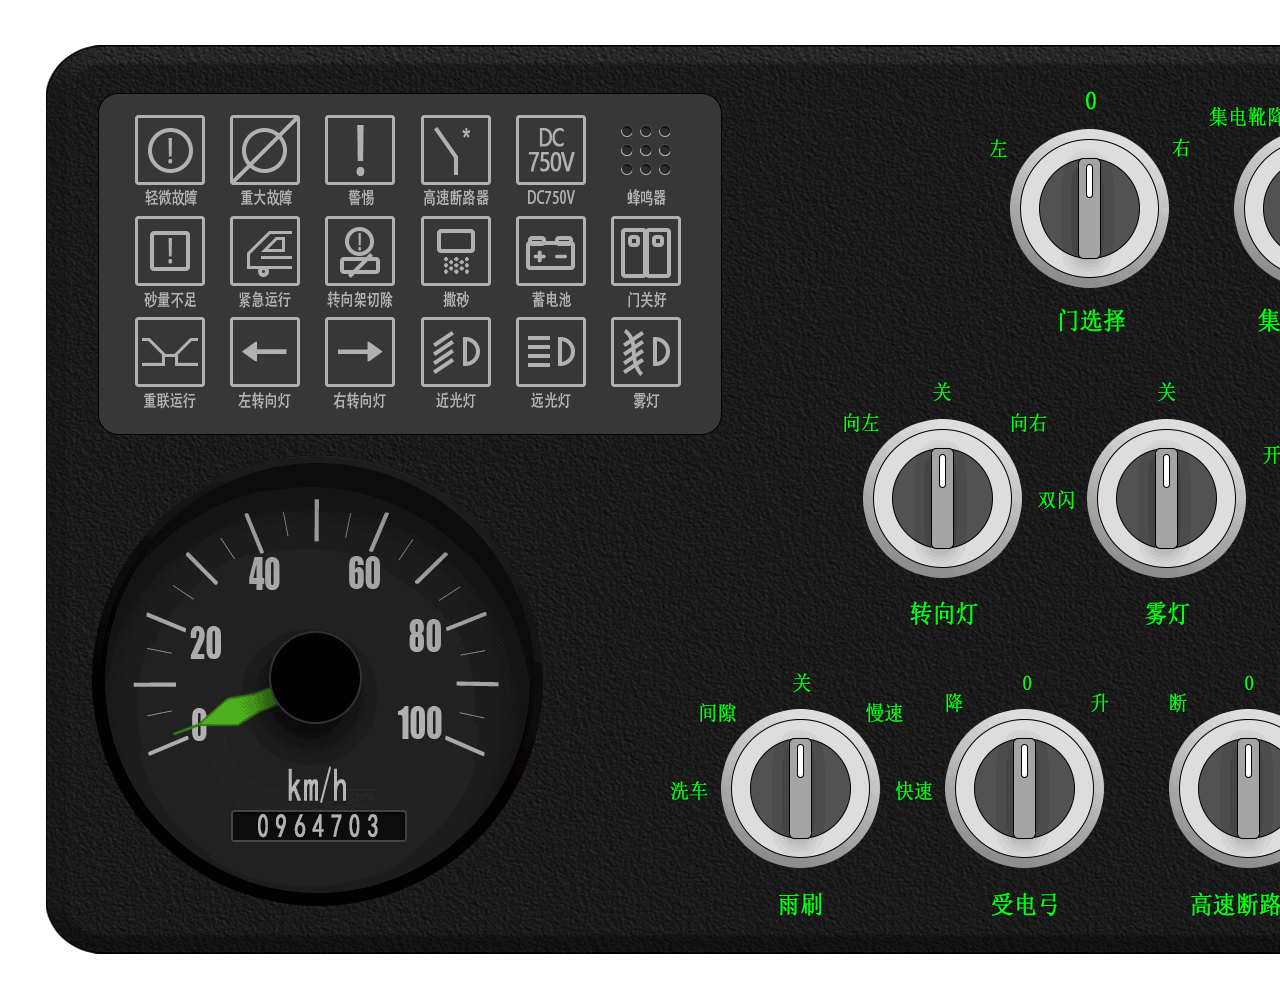
==== page_1.html @ b87dda78 "2022221" ====
﻿<!DOCTYPE html>
<html>
  <head>
    <title>Page 1</title>
    <meta http-equiv="X-UA-Compatible" content="IE=edge"/>
    <meta http-equiv="content-type" content="text/html; charset=utf-8"/>
    <link href="resources/css/axure_rp_page.css" type="text/css" rel="stylesheet"/>
    <link href="data/styles.css" type="text/css" rel="stylesheet"/>
    <link href="files/page_1/styles.css" type="text/css" rel="stylesheet"/>
    <script src="resources/scripts/jquery-3.2.1.min.js"></script>
    <script src="resources/scripts/axure/axQuery.js"></script>
    <script src="resources/scripts/axure/globals.js"></script>
    <script src="resources/scripts/axutils.js"></script>
    <script src="resources/scripts/axure/annotation.js"></script>
    <script src="resources/scripts/axure/axQuery.std.js"></script>
    <script src="resources/scripts/axure/doc.js"></script>
    <script src="resources/scripts/messagecenter.js"></script>
    <script src="resources/scripts/axure/events.js"></script>
    <script src="resources/scripts/axure/recording.js"></script>
    <script src="resources/scripts/axure/action.js"></script>
    <script src="resources/scripts/axure/expr.js"></script>
    <script src="resources/scripts/axure/geometry.js"></script>
    <script src="resources/scripts/axure/flyout.js"></script>
    <script src="resources/scripts/axure/model.js"></script>
    <script src="resources/scripts/axure/repeater.js"></script>
    <script src="resources/scripts/axure/sto.js"></script>
    <script src="resources/scripts/axure/utils.temp.js"></script>
    <script src="resources/scripts/axure/variables.js"></script>
    <script src="resources/scripts/axure/drag.js"></script>
    <script src="resources/scripts/axure/move.js"></script>
    <script src="resources/scripts/axure/visibility.js"></script>
    <script src="resources/scripts/axure/style.js"></script>
    <script src="resources/scripts/axure/adaptive.js"></script>
    <script src="resources/scripts/axure/tree.js"></script>
    <script src="resources/scripts/axure/init.temp.js"></script>
    <script src="resources/scripts/axure/legacy.js"></script>
    <script src="resources/scripts/axure/viewer.js"></script>
    <script src="resources/scripts/axure/math.js"></script>
    <script src="resources/scripts/axure/jquery.nicescroll.min.js"></script>
    <script src="data/document.js"></script>
    <script src="files/page_1/data.js"></script>
    <script type="text/javascript">
      $axure.utils.getTransparentGifPath = function() { return 'resources/images/transparent.gif'; };
      $axure.utils.getOtherPath = function() { return 'resources/Other.html'; };
      $axure.utils.getReloadPath = function() { return 'resources/reload.html'; };
    </script>
  </head>
  <body>
    <div id="base" class="">

      <!-- Unnamed (Image) -->
      <div id="u0" class="ax_default image">
        <img id="u0_img" class="img " src="images/page_1/u0.png"/>
        <div id="u0_text" class="text " style="display:none; visibility: hidden">
          <p></p>
        </div>
      </div>

      <!-- Unnamed (Image) -->
      <div id="u1" class="ax_default image">
        <img id="u1_img" class="img " src="images/page_1/u1.png"/>
        <div id="u1_text" class="text " style="display:none; visibility: hidden">
          <p></p>
        </div>
      </div>

      <!-- Unnamed (Image) -->
      <div id="u2" class="ax_default image">
        <img id="u2_img" class="img " src="images/page_1/u2.png"/>
        <div id="u2_text" class="text " style="display:none; visibility: hidden">
          <p></p>
        </div>
      </div>

      <!-- Unnamed (Image) -->
      <div id="u3" class="ax_default image">
        <img id="u3_img" class="img " src="images/page_1/u3.png"/>
        <div id="u3_text" class="text " style="display:none; visibility: hidden">
          <p></p>
        </div>
      </div>

      <!-- Unnamed (Image) -->
      <div id="u4" class="ax_default image">
        <img id="u4_img" class="img " src="images/page_1/u4.png"/>
        <div id="u4_text" class="text " style="display:none; visibility: hidden">
          <p></p>
        </div>
      </div>

      <!-- Unnamed (Image) -->
      <div id="u5" class="ax_default image">
        <img id="u5_img" class="img " src="images/page_1/u4.png"/>
        <div id="u5_text" class="text " style="display:none; visibility: hidden">
          <p></p>
        </div>
      </div>
    </div>
    <script src="resources/scripts/axure/ios.js"></script>
  </body>
</html>
---- resources/css/axure_rp_page.css ----
﻿/* so the window resize fires within a frame in IE7 */
html, body {
    height: 100%;
}

#zoomOverlay {
    position: fixed;
    top: 0;
    left: 0;
    width: 100%;
    height: 100%;
}

#dragOverlay {
    position: fixed;
    top: 0;
    left: 0;
    width: 100%;
    height: 100%;
    cursor: grab;
}

#dragOverlay.dragging__start {
    cursor: grabbing;
}

html.hideScroll::-webkit-scrollbar {
    display: none;
}

html.hideScroll {
    -ms-overflow-style: none;
    scrollbar-width: none;
}

.mobileFrameCursor div * {
    cursor: inherit !important;
}

a {
    color: inherit;
}

p {
    margin: 0px;
    text-rendering: optimizeLegibility;
    font-feature-settings: "kern" 1;
    -webkit-font-feature-settings: "kern";
    -moz-font-feature-settings: "kern";
    -moz-font-feature-settings: "kern=1";
    font-kerning: normal;
}

ul {
    margin:0px;
}

iframe {
    background: #FFFFFF;
}

/* to match IE with C, FF */
input {
    padding: 1px 0px 1px 0px;
    box-sizing: border-box;
    -moz-box-sizing: border-box;
}

input[type=text]::-ms-clear {
    width: 0;
    height: 0;
    display: none;
}

textarea {
    margin: 0px;
    box-sizing: border-box;
    -moz-box-sizing: border-box;
}

select option {
    color: initial;
}

.focused:focus, .selectedFocused:focus {
    outline: none;
}

div.intcases {
    font-family: arial; 
    font-size: 12px;
    text-align:left; 
    border:1px solid #AAA; 
    background:#FFF none repeat scroll 0% 0%; 
    z-index:9999; 
    visibility:hidden; 
    position:absolute;
    padding: 0px;
    border-radius: 3px;
    white-space: nowrap;
}

div.intcaselink {
    cursor: pointer;
    padding: 3px 8px 3px 8px;
    margin: 5px;
    background:#EEE none repeat scroll 0% 0%; 
    border:1px solid #AAA;
    border-radius: 3px;
}

div.refpageimage {
    position: absolute;
    left: 0px;
    top: 0px;
    font-size: 0px;
    width: 16px;
    height: 16px;
    cursor: pointer;
    background-image: url(images/newwindow.gif);
    background-repeat: no-repeat;
}

div.annnoteimage {
    position: absolute;
    left: 0px;
    top: 0px;
    font-size: 0px;
    /*width: 16px;
    height: 12px;*/
    cursor: help;
    /*background-image: url(images/note.gif);*/
    /*background-repeat: no-repeat;*/
    width: 13px;
    height: 12px;
    padding-top: 1px;
    text-align: center;
    background-color: #138CDD;
    -moz-box-shadow: 1px 1px 3px #aaa;
    -webkit-box-shadow: 1px 1px 3px #aaa;
    box-shadow: 1px 1px 3px #aaa;
}

div.annnoteline {
    display: inline-block;
    width: 9px;
    height: 1px;
    border-bottom: 1px solid white;
    margin-top: 1px;
}

div.annnotelabel {
    /*position: absolute;
    left: 0px;
    top: 0px;*/
    font-family: Helvetica,Arial;
    white-space: nowrap;
    
    padding-top: 1px;
    background-color: #fff849;
    font-size: 10px;
    font-weight: bold;
    line-height: 14px;
    margin-right: 3px;
    padding: 0px 4px;
    color: #000;

    -moz-box-shadow: 1px 1px 3px #aaa;
    -webkit-box-shadow: 1px 1px 3px #aaa;
    box-shadow: 1px 1px 3px #aaa;
}

div.annnote {
    display: flex;
    position: absolute;
    cursor: help;
    line-height: 14px;
}

.annotation {
    font-size: 12px;
    padding-left: 2px;
    margin-bottom: 5px;
}

.annotationName {
    /*font-size: 13px;
    font-weight: bold;
    margin-bottom: 3px;
    white-space: nowrap;*/

    font-family: 'Trebuchet MS';
    font-size: 14px;
    font-weight: bold;
    margin-bottom: 5px;
    white-space: nowrap;
}

.annotationValue {
    font-family: Arial, Helvetica, Sans-Serif;
    font-size: 12px;
    color: #4a4a4a;
    line-height: 21px;
    margin-bottom: 20px;
}

.noteLink {
    text-decoration: inherit;
    color: inherit;
}

.noteLink:hover {
    background-color: white;
}

/* this is a fix for the issue where dialogs jump around and takes the text-align from the body */
.dialogFix {
    position:absolute;
    text-align:left;
    border: 1px solid #8f949a;
}


@keyframes pulsate {
  from {
    box-shadow: 0 0 10px #15d6ba;
  }
  to {
    box-shadow: 0 0 20px #15d6ba;
  }
}

@-webkit-keyframes pulsate {
  from {
    -webkit-box-shadow: 0 0 10px #15d6ba;
    box-shadow: 0 0 10px #15d6ba;
  }
  to {
    -webkit-box-shadow: 0 0 20px #15d6ba;
    box-shadow: 0 0 20px #15d6ba;
  }
}
 
@-moz-keyframes pulsate {
  from {
    -moz-box-shadow: 0 0 10px #15d6ba;
    box-shadow: 0 0 10px #15d6ba;
  }
  to {
    -moz-box-shadow: 0 0 20px #15d6ba;
    box-shadow: 0 0 20px #15d6ba;
  }
}

.legacyPulsateBorder {
    /*border: 5px solid #15d6ba;
    margin: -5px;*/
    -moz-box-shadow: 0 0 10px 3px #15d6ba;
    box-shadow: 0 0 10px 3px #15d6ba;
}

.pulsateBorder {
  animation-name: pulsate;
  animation-timing-function: ease-in-out;
  animation-duration: 0.9s;
  animation-iteration-count: infinite;
  animation-direction: alternate;
  
  -webkit-animation-name: pulsate;
  -webkit-animation-timing-function: ease-in-out;
  -webkit-animation-duration: 0.9s;
  -webkit-animation-iteration-count: infinite;
  -webkit-animation-direction: alternate;

  -moz-animation-name: pulsate;
  -moz-animation-timing-function: ease-in-out;
  -moz-animation-duration: 0.9s;
  -moz-animation-iteration-count: infinite;
  -moz-animation-direction: alternate;
}

.ax_default_hidden, .ax_default_unplaced{
    display: none;
    visibility: hidden;
}

.widgetNoteSelected {
    -moz-box-shadow: 0 0 10px 3px #138CDD;
    box-shadow: 0 0 10px 3px #138CDD;
    /*-moz-box-shadow: 0 0 20px #3915d6;
    box-shadow: 0 0 20px #3915d6;*/
    /*border: 3px solid #3915d6;*/
    /*margin: -3px;*/
}


.singleImg {
    display: none;
    visibility: hidden;
}

#ios-safari {
    overflow: auto;
    -webkit-overflow-scrolling: touch;
}

#ios-safari-html {
    display: block;
    overflow: auto;
    -webkit-overflow-scrolling: touch;
    position: absolute;
    top: 0;
    left: 0;
    right: 0;
    bottom: 0;
}

#ios-safari-fixed {
    position: absolute;
    pointer-events: none;
    width: initial;
}

#ios-safari-fixed div {
    pointer-events: auto;
}
---- data/styles.css ----
﻿.ax_default {
  font-family:"Arial Normal", "Arial", sans-serif;
  font-weight:400;
  font-style:normal;
  font-size:13px;
  letter-spacing:normal;
  color:#333333;
  vertical-align:none;
  text-align:center;
  line-height:normal;
  text-transform:none;
}
.image {
}
.heading_1 {
  font-family:"Arial Normal", "Arial", sans-serif;
  font-weight:bold;
  font-style:normal;
  font-size:32px;
  text-align:left;
}
.heading_2 {
  font-family:"Arial Normal", "Arial", sans-serif;
  font-weight:bold;
  font-style:normal;
  font-size:24px;
  text-align:left;
}
.heading_3 {
  font-family:"Arial Normal", "Arial", sans-serif;
  font-weight:bold;
  font-style:normal;
  font-size:18px;
  text-align:left;
}
.heading_4 {
  font-family:"Arial Normal", "Arial", sans-serif;
  font-weight:bold;
  font-style:normal;
  font-size:14px;
  text-align:left;
}
.heading_5 {
  font-family:"Arial Normal", "Arial", sans-serif;
  font-weight:bold;
  font-style:normal;
  text-align:left;
}
.heading_6 {
  font-family:"Arial Normal", "Arial", sans-serif;
  font-weight:bold;
  font-style:normal;
  font-size:10px;
  text-align:left;
}
.paragraph {
  text-align:left;
}
.form_hint {
  color:#999999;
}
.form_disabled {
}
textarea, select, input, button { outline: none; }
---- files/page_1/styles.css ----
﻿body {
  margin:0px;
  background-image:none;
  position:relative;
  left:-0px;
  width:2650px;
  margin-left:auto;
  margin-right:auto;
  text-align:left;
}
.form_sketch {
  border-color:transparent;
  background-color:transparent;
}
#base {
  position:absolute;
  z-index:0;
}
#u0_img {
  border-width:0px;
  position:absolute;
  left:0px;
  top:0px;
  width:2650px;
  height:1000px;
}
#u0 {
  border-width:0px;
  position:absolute;
  left:0px;
  top:0px;
  width:2650px;
  height:1000px;
  display:flex;
}
#u0 .text {
  position:absolute;
  align-self:center;
  padding:2px 2px 2px 2px;
  box-sizing:border-box;
  width:100%;
}
#u0_text {
  border-width:0px;
  word-wrap:break-word;
  text-transform:none;
  visibility:hidden;
}
#u1_img {
  border-width:0px;
  position:absolute;
  left:0px;
  top:0px;
  width:2650px;
  height:1000px;
}
#u1 {
  border-width:0px;
  position:absolute;
  left:0px;
  top:0px;
  width:2650px;
  height:1000px;
  display:flex;
}
#u1 .text {
  position:absolute;
  align-self:center;
  padding:2px 2px 2px 2px;
  box-sizing:border-box;
  width:100%;
}
#u1_text {
  border-width:0px;
  word-wrap:break-word;
  text-transform:none;
  visibility:hidden;
}
#u2_img {
  border-width:0px;
  position:absolute;
  left:0px;
  top:0px;
  width:2650px;
  height:1000px;
}
#u2 {
  border-width:0px;
  position:absolute;
  left:0px;
  top:0px;
  width:2650px;
  height:1000px;
  display:flex;
}
#u2 .text {
  position:absolute;
  align-self:center;
  padding:2px 2px 2px 2px;
  box-sizing:border-box;
  width:100%;
}
#u2_text {
  border-width:0px;
  word-wrap:break-word;
  text-transform:none;
  visibility:hidden;
}
#u3_img {
  border-width:0px;
  position:absolute;
  left:0px;
  top:0px;
  width:2650px;
  height:1000px;
}
#u3 {
  border-width:0px;
  position:absolute;
  left:0px;
  top:0px;
  width:2650px;
  height:1000px;
  display:flex;
}
#u3 .text {
  position:absolute;
  align-self:center;
  padding:2px 2px 2px 2px;
  box-sizing:border-box;
  width:100%;
}
#u3_text {
  border-width:0px;
  word-wrap:break-word;
  text-transform:none;
  visibility:hidden;
}
#u4_img {
  border-width:0px;
  position:absolute;
  left:0px;
  top:0px;
  width:181px;
  height:186px;
}
#u4 {
  border-width:0px;
  position:absolute;
  left:2344px;
  top:114px;
  width:181px;
  height:186px;
  display:flex;
  opacity:0;
}
#u4 .text {
  position:absolute;
  align-self:center;
  padding:2px 2px 2px 2px;
  box-sizing:border-box;
  width:100%;
}
#u4_text {
  border-width:0px;
  word-wrap:break-word;
  text-transform:none;
  visibility:hidden;
}
#u5_img {
  border-width:0px;
  position:absolute;
  left:0px;
  top:0px;
  width:131px;
  height:128px;
}
#u5 {
  border-width:0px;
  position:absolute;
  left:2144px;
  top:143px;
  width:131px;
  height:128px;
  display:flex;
  opacity:0;
}
#u5 .text {
  position:absolute;
  align-self:center;
  padding:2px 2px 2px 2px;
  box-sizing:border-box;
  width:100%;
}
#u5_text {
  border-width:0px;
  word-wrap:break-word;
  text-transform:none;
  visibility:hidden;
}
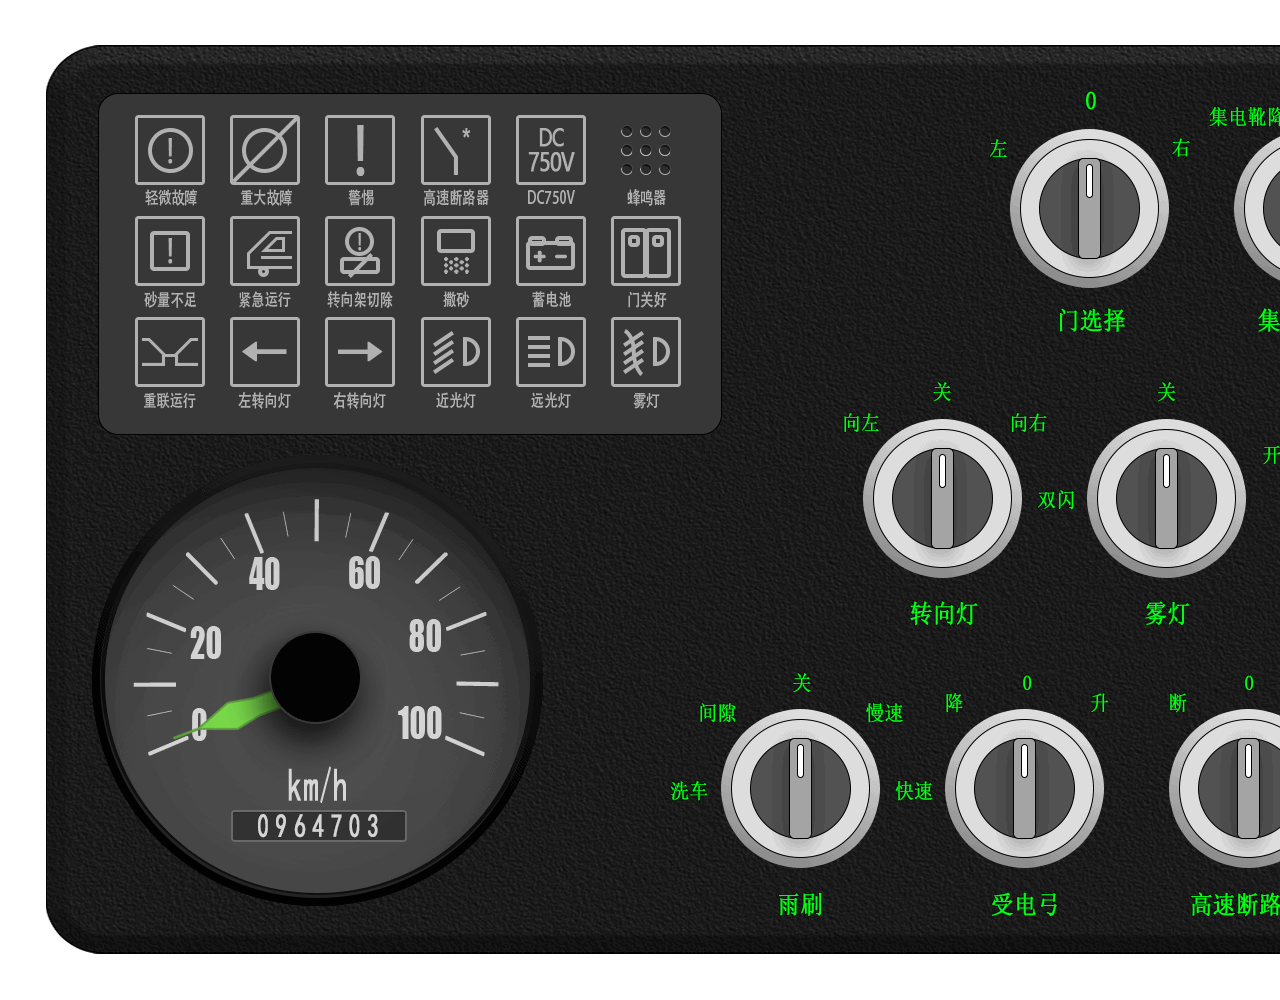
==== commit ed0950fb: "2022221" ====
--- a/page_1.html
+++ b/page_1.html
@@ -90,8 +90,48 @@
 
       <!-- Unnamed (Image) -->
       <div id="u5" class="ax_default image">
-        <img id="u5_img" class="img " src="images/page_1/u4.png"/>
+        <img id="u5_img" class="img " src="images/page_1/u5.png"/>
         <div id="u5_text" class="text " style="display:none; visibility: hidden">
+          <p></p>
+        </div>
+      </div>
+
+      <!-- Unnamed (Image) -->
+      <div id="u6" class="ax_default image">
+        <img id="u6_img" class="img " src="images/page_1/u6.png"/>
+        <div id="u6_text" class="text " style="display:none; visibility: hidden">
+          <p></p>
+        </div>
+      </div>
+
+      <!-- Unnamed (Image) -->
+      <div id="u7" class="ax_default image">
+        <img id="u7_img" class="img " src="images/page_1/u7.png"/>
+        <div id="u7_text" class="text " style="display:none; visibility: hidden">
+          <p></p>
+        </div>
+      </div>
+
+      <!-- Unnamed (Image) -->
+      <div id="u8" class="ax_default image">
+        <img id="u8_img" class="img " src="images/page_1/u7.png"/>
+        <div id="u8_text" class="text " style="display:none; visibility: hidden">
+          <p></p>
+        </div>
+      </div>
+
+      <!-- Unnamed (Image) -->
+      <div id="u9" class="ax_default image">
+        <img id="u9_img" class="img " src="images/page_1/u7.png"/>
+        <div id="u9_text" class="text " style="display:none; visibility: hidden">
+          <p></p>
+        </div>
+      </div>
+
+      <!-- Unnamed (Image) -->
+      <div id="u10" class="ax_default image">
+        <img id="u10_img" class="img " src="images/page_1/u7.png"/>
+        <div id="u10_text" class="text " style="display:none; visibility: hidden">
           <p></p>
         </div>
       </div>
--- a/files/page_1/styles.css
+++ b/files/page_1/styles.css
@@ -141,10 +141,100 @@
   position:absolute;
   left:0px;
   top:0px;
+  width:2650px;
+  height:1000px;
+}
+#u4 {
+  border-width:0px;
+  position:absolute;
+  left:0px;
+  top:0px;
+  width:2650px;
+  height:1000px;
+  display:flex;
+}
+#u4 .text {
+  position:absolute;
+  align-self:center;
+  padding:2px 2px 2px 2px;
+  box-sizing:border-box;
+  width:100%;
+}
+#u4_text {
+  border-width:0px;
+  word-wrap:break-word;
+  text-transform:none;
+  visibility:hidden;
+}
+#u5_img {
+  border-width:0px;
+  position:absolute;
+  left:0px;
+  top:0px;
+  width:437px;
+  height:437px;
+}
+#u5 {
+  border-width:0px;
+  position:absolute;
+  left:99px;
+  top:466px;
+  width:437px;
+  height:437px;
+  display:flex;
+}
+#u5 .text {
+  position:absolute;
+  align-self:center;
+  padding:2px 2px 2px 2px;
+  box-sizing:border-box;
+  width:100%;
+}
+#u5_text {
+  border-width:0px;
+  word-wrap:break-word;
+  text-transform:none;
+  visibility:hidden;
+}
+#u6_img {
+  border-width:0px;
+  position:absolute;
+  left:0px;
+  top:0px;
+  width:2650px;
+  height:1000px;
+}
+#u6 {
+  border-width:0px;
+  position:absolute;
+  left:0px;
+  top:0px;
+  width:2650px;
+  height:1000px;
+  display:flex;
+}
+#u6 .text {
+  position:absolute;
+  align-self:center;
+  padding:2px 2px 2px 2px;
+  box-sizing:border-box;
+  width:100%;
+}
+#u6_text {
+  border-width:0px;
+  word-wrap:break-word;
+  text-transform:none;
+  visibility:hidden;
+}
+#u7_img {
+  border-width:0px;
+  position:absolute;
+  left:0px;
+  top:0px;
   width:181px;
   height:186px;
 }
-#u4 {
+#u7 {
   border-width:0px;
   position:absolute;
   left:2344px;
@@ -154,20 +244,20 @@
   display:flex;
   opacity:0;
 }
-#u4 .text {
-  position:absolute;
-  align-self:center;
-  padding:2px 2px 2px 2px;
-  box-sizing:border-box;
-  width:100%;
-}
-#u4_text {
-  border-width:0px;
-  word-wrap:break-word;
-  text-transform:none;
-  visibility:hidden;
-}
-#u5_img {
+#u7 .text {
+  position:absolute;
+  align-self:center;
+  padding:2px 2px 2px 2px;
+  box-sizing:border-box;
+  width:100%;
+}
+#u7_text {
+  border-width:0px;
+  word-wrap:break-word;
+  text-transform:none;
+  visibility:hidden;
+}
+#u8_img {
   border-width:0px;
   position:absolute;
   left:0px;
@@ -175,7 +265,38 @@
   width:131px;
   height:128px;
 }
-#u5 {
+#u8 {
+  border-width:0px;
+  position:absolute;
+  left:1920px;
+  top:143px;
+  width:131px;
+  height:128px;
+  display:flex;
+  opacity:0;
+}
+#u8 .text {
+  position:absolute;
+  align-self:center;
+  padding:2px 2px 2px 2px;
+  box-sizing:border-box;
+  width:100%;
+}
+#u8_text {
+  border-width:0px;
+  word-wrap:break-word;
+  text-transform:none;
+  visibility:hidden;
+}
+#u9_img {
+  border-width:0px;
+  position:absolute;
+  left:0px;
+  top:0px;
+  width:131px;
+  height:128px;
+}
+#u9 {
   border-width:0px;
   position:absolute;
   left:2144px;
@@ -185,16 +306,47 @@
   display:flex;
   opacity:0;
 }
-#u5 .text {
-  position:absolute;
-  align-self:center;
-  padding:2px 2px 2px 2px;
-  box-sizing:border-box;
-  width:100%;
-}
-#u5_text {
-  border-width:0px;
-  word-wrap:break-word;
-  text-transform:none;
-  visibility:hidden;
-}
+#u9 .text {
+  position:absolute;
+  align-self:center;
+  padding:2px 2px 2px 2px;
+  box-sizing:border-box;
+  width:100%;
+}
+#u9_text {
+  border-width:0px;
+  word-wrap:break-word;
+  text-transform:none;
+  visibility:hidden;
+}
+#u10_img {
+  border-width:0px;
+  position:absolute;
+  left:0px;
+  top:0px;
+  width:388px;
+  height:379px;
+}
+#u10 {
+  border-width:0px;
+  position:absolute;
+  left:126px;
+  top:497px;
+  width:388px;
+  height:379px;
+  display:flex;
+  opacity:0;
+}
+#u10 .text {
+  position:absolute;
+  align-self:center;
+  padding:2px 2px 2px 2px;
+  box-sizing:border-box;
+  width:100%;
+}
+#u10_text {
+  border-width:0px;
+  word-wrap:break-word;
+  text-transform:none;
+  visibility:hidden;
+}
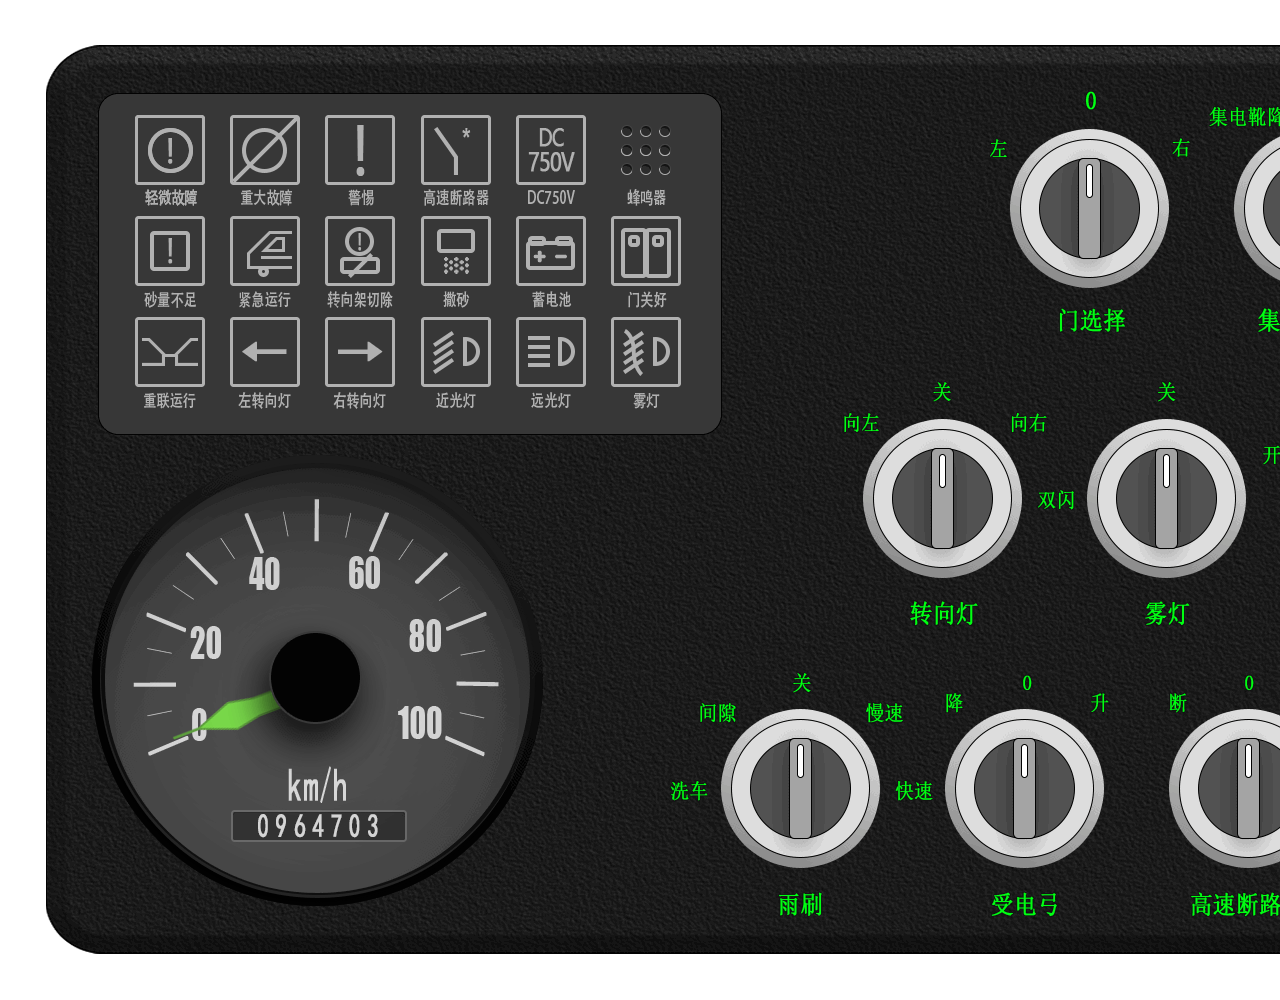
==== commit 5816288b: "2022221" ====
--- a/page_1.html
+++ b/page_1.html
@@ -114,7 +114,7 @@
 
       <!-- Unnamed (Image) -->
       <div id="u8" class="ax_default image">
-        <img id="u8_img" class="img " src="images/page_1/u7.png"/>
+        <img id="u8_img" class="img " src="images/page_1/u8.png"/>
         <div id="u8_text" class="text " style="display:none; visibility: hidden">
           <p></p>
         </div>
@@ -122,7 +122,7 @@
 
       <!-- Unnamed (Image) -->
       <div id="u9" class="ax_default image">
-        <img id="u9_img" class="img " src="images/page_1/u7.png"/>
+        <img id="u9_img" class="img " src="images/page_1/u9.png"/>
         <div id="u9_text" class="text " style="display:none; visibility: hidden">
           <p></p>
         </div>
@@ -130,8 +130,32 @@
 
       <!-- Unnamed (Image) -->
       <div id="u10" class="ax_default image">
-        <img id="u10_img" class="img " src="images/page_1/u7.png"/>
+        <img id="u10_img" class="img " src="images/page_1/u9.png"/>
         <div id="u10_text" class="text " style="display:none; visibility: hidden">
+          <p></p>
+        </div>
+      </div>
+
+      <!-- Unnamed (Image) -->
+      <div id="u11" class="ax_default image">
+        <img id="u11_img" class="img " src="images/page_1/u9.png"/>
+        <div id="u11_text" class="text " style="display:none; visibility: hidden">
+          <p></p>
+        </div>
+      </div>
+
+      <!-- Unnamed (Image) -->
+      <div id="u12" class="ax_default image">
+        <img id="u12_img" class="img " src="images/page_1/u9.png"/>
+        <div id="u12_text" class="text " style="display:none; visibility: hidden">
+          <p></p>
+        </div>
+      </div>
+
+      <!-- Unnamed (Image) -->
+      <div id="u13" class="ax_default image">
+        <img id="u13_img" class="img " src="images/page_1/u9.png"/>
+        <div id="u13_text" class="text " style="display:none; visibility: hidden">
           <p></p>
         </div>
       </div>
--- a/files/page_1/styles.css
+++ b/files/page_1/styles.css
@@ -231,10 +231,70 @@
   position:absolute;
   left:0px;
   top:0px;
+  width:2650px;
+  height:1000px;
+}
+#u7 {
+  border-width:0px;
+  position:absolute;
+  left:0px;
+  top:0px;
+  width:2650px;
+  height:1000px;
+  display:flex;
+}
+#u7 .text {
+  position:absolute;
+  align-self:center;
+  padding:2px 2px 2px 2px;
+  box-sizing:border-box;
+  width:100%;
+}
+#u7_text {
+  border-width:0px;
+  word-wrap:break-word;
+  text-transform:none;
+  visibility:hidden;
+}
+#u8_img {
+  border-width:0px;
+  position:absolute;
+  left:0px;
+  top:0px;
+  width:2650px;
+  height:1000px;
+}
+#u8 {
+  border-width:0px;
+  position:absolute;
+  left:0px;
+  top:0px;
+  width:2650px;
+  height:1000px;
+  display:flex;
+}
+#u8 .text {
+  position:absolute;
+  align-self:center;
+  padding:2px 2px 2px 2px;
+  box-sizing:border-box;
+  width:100%;
+}
+#u8_text {
+  border-width:0px;
+  word-wrap:break-word;
+  text-transform:none;
+  visibility:hidden;
+}
+#u9_img {
+  border-width:0px;
+  position:absolute;
+  left:0px;
+  top:0px;
   width:181px;
   height:186px;
 }
-#u7 {
+#u9 {
   border-width:0px;
   position:absolute;
   left:2344px;
@@ -244,20 +304,20 @@
   display:flex;
   opacity:0;
 }
-#u7 .text {
-  position:absolute;
-  align-self:center;
-  padding:2px 2px 2px 2px;
-  box-sizing:border-box;
-  width:100%;
-}
-#u7_text {
-  border-width:0px;
-  word-wrap:break-word;
-  text-transform:none;
-  visibility:hidden;
-}
-#u8_img {
+#u9 .text {
+  position:absolute;
+  align-self:center;
+  padding:2px 2px 2px 2px;
+  box-sizing:border-box;
+  width:100%;
+}
+#u9_text {
+  border-width:0px;
+  word-wrap:break-word;
+  text-transform:none;
+  visibility:hidden;
+}
+#u10_img {
   border-width:0px;
   position:absolute;
   left:0px;
@@ -265,7 +325,7 @@
   width:131px;
   height:128px;
 }
-#u8 {
+#u10 {
   border-width:0px;
   position:absolute;
   left:1920px;
@@ -275,20 +335,20 @@
   display:flex;
   opacity:0;
 }
-#u8 .text {
-  position:absolute;
-  align-self:center;
-  padding:2px 2px 2px 2px;
-  box-sizing:border-box;
-  width:100%;
-}
-#u8_text {
-  border-width:0px;
-  word-wrap:break-word;
-  text-transform:none;
-  visibility:hidden;
-}
-#u9_img {
+#u10 .text {
+  position:absolute;
+  align-self:center;
+  padding:2px 2px 2px 2px;
+  box-sizing:border-box;
+  width:100%;
+}
+#u10_text {
+  border-width:0px;
+  word-wrap:break-word;
+  text-transform:none;
+  visibility:hidden;
+}
+#u11_img {
   border-width:0px;
   position:absolute;
   left:0px;
@@ -296,7 +356,7 @@
   width:131px;
   height:128px;
 }
-#u9 {
+#u11 {
   border-width:0px;
   position:absolute;
   left:2144px;
@@ -306,20 +366,20 @@
   display:flex;
   opacity:0;
 }
-#u9 .text {
-  position:absolute;
-  align-self:center;
-  padding:2px 2px 2px 2px;
-  box-sizing:border-box;
-  width:100%;
-}
-#u9_text {
-  border-width:0px;
-  word-wrap:break-word;
-  text-transform:none;
-  visibility:hidden;
-}
-#u10_img {
+#u11 .text {
+  position:absolute;
+  align-self:center;
+  padding:2px 2px 2px 2px;
+  box-sizing:border-box;
+  width:100%;
+}
+#u11_text {
+  border-width:0px;
+  word-wrap:break-word;
+  text-transform:none;
+  visibility:hidden;
+}
+#u12_img {
   border-width:0px;
   position:absolute;
   left:0px;
@@ -327,7 +387,7 @@
   width:388px;
   height:379px;
 }
-#u10 {
+#u12 {
   border-width:0px;
   position:absolute;
   left:126px;
@@ -337,16 +397,47 @@
   display:flex;
   opacity:0;
 }
-#u10 .text {
-  position:absolute;
-  align-self:center;
-  padding:2px 2px 2px 2px;
-  box-sizing:border-box;
-  width:100%;
-}
-#u10_text {
-  border-width:0px;
-  word-wrap:break-word;
-  text-transform:none;
-  visibility:hidden;
-}
+#u12 .text {
+  position:absolute;
+  align-self:center;
+  padding:2px 2px 2px 2px;
+  box-sizing:border-box;
+  width:100%;
+}
+#u12_text {
+  border-width:0px;
+  word-wrap:break-word;
+  text-transform:none;
+  visibility:hidden;
+}
+#u13_img {
+  border-width:0px;
+  position:absolute;
+  left:0px;
+  top:0px;
+  width:70px;
+  height:70px;
+}
+#u13 {
+  border-width:0px;
+  position:absolute;
+  left:135px;
+  top:114px;
+  width:70px;
+  height:70px;
+  display:flex;
+  opacity:0;
+}
+#u13 .text {
+  position:absolute;
+  align-self:center;
+  padding:2px 2px 2px 2px;
+  box-sizing:border-box;
+  width:100%;
+}
+#u13_text {
+  border-width:0px;
+  word-wrap:break-word;
+  text-transform:none;
+  visibility:hidden;
+}
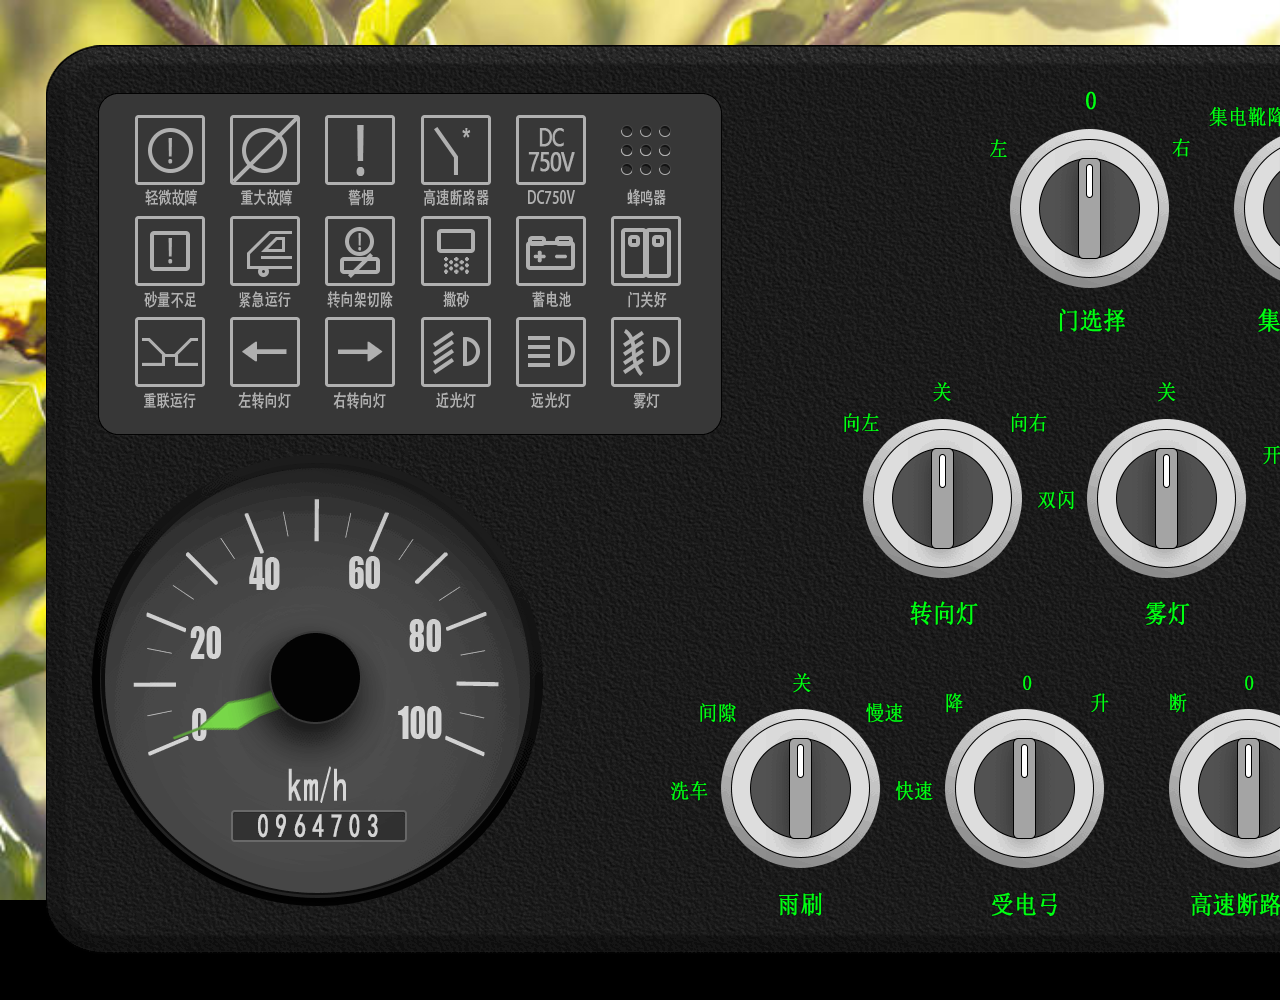
==== commit f3af0b1e: "20220222" ====
--- a/page_1.html
+++ b/page_1.html
@@ -130,7 +130,7 @@
 
       <!-- Unnamed (Image) -->
       <div id="u10" class="ax_default image">
-        <img id="u10_img" class="img " src="images/page_1/u9.png"/>
+        <img id="u10_img" class="img " src="images/page_1/u10.png"/>
         <div id="u10_text" class="text " style="display:none; visibility: hidden">
           <p></p>
         </div>
@@ -138,7 +138,7 @@
 
       <!-- Unnamed (Image) -->
       <div id="u11" class="ax_default image">
-        <img id="u11_img" class="img " src="images/page_1/u9.png"/>
+        <img id="u11_img" class="img " src="images/page_1/u11.png"/>
         <div id="u11_text" class="text " style="display:none; visibility: hidden">
           <p></p>
         </div>
@@ -146,7 +146,7 @@
 
       <!-- Unnamed (Image) -->
       <div id="u12" class="ax_default image">
-        <img id="u12_img" class="img " src="images/page_1/u9.png"/>
+        <img id="u12_img" class="img " src="images/page_1/u12.png"/>
         <div id="u12_text" class="text " style="display:none; visibility: hidden">
           <p></p>
         </div>
@@ -154,8 +154,664 @@
 
       <!-- Unnamed (Image) -->
       <div id="u13" class="ax_default image">
-        <img id="u13_img" class="img " src="images/page_1/u9.png"/>
+        <img id="u13_img" class="img " src="images/page_1/u13.png"/>
         <div id="u13_text" class="text " style="display:none; visibility: hidden">
+          <p></p>
+        </div>
+      </div>
+
+      <!-- Unnamed (Image) -->
+      <div id="u14" class="ax_default image">
+        <img id="u14_img" class="img " src="images/page_1/u14.png"/>
+        <div id="u14_text" class="text " style="display:none; visibility: hidden">
+          <p></p>
+        </div>
+      </div>
+
+      <!-- Unnamed (Image) -->
+      <div id="u15" class="ax_default image">
+        <img id="u15_img" class="img " src="images/page_1/u15.png"/>
+        <div id="u15_text" class="text " style="display:none; visibility: hidden">
+          <p></p>
+        </div>
+      </div>
+
+      <!-- Unnamed (Image) -->
+      <div id="u16" class="ax_default image">
+        <img id="u16_img" class="img " src="images/page_1/u16.png"/>
+        <div id="u16_text" class="text " style="display:none; visibility: hidden">
+          <p></p>
+        </div>
+      </div>
+
+      <!-- Unnamed (Image) -->
+      <div id="u17" class="ax_default image">
+        <img id="u17_img" class="img " src="images/page_1/u17.png"/>
+        <div id="u17_text" class="text " style="display:none; visibility: hidden">
+          <p></p>
+        </div>
+      </div>
+
+      <!-- Unnamed (Image) -->
+      <div id="u18" class="ax_default image">
+        <img id="u18_img" class="img " src="images/page_1/u18.png"/>
+        <div id="u18_text" class="text " style="display:none; visibility: hidden">
+          <p></p>
+        </div>
+      </div>
+
+      <!-- Unnamed (Image) -->
+      <div id="u19" class="ax_default image">
+        <img id="u19_img" class="img " src="images/page_1/u19.png"/>
+        <div id="u19_text" class="text " style="display:none; visibility: hidden">
+          <p></p>
+        </div>
+      </div>
+
+      <!-- Unnamed (Image) -->
+      <div id="u20" class="ax_default image">
+        <img id="u20_img" class="img " src="images/page_1/u20.png"/>
+        <div id="u20_text" class="text " style="display:none; visibility: hidden">
+          <p></p>
+        </div>
+      </div>
+
+      <!-- Unnamed (Image) -->
+      <div id="u21" class="ax_default image">
+        <img id="u21_img" class="img " src="images/page_1/u21.png"/>
+        <div id="u21_text" class="text " style="display:none; visibility: hidden">
+          <p></p>
+        </div>
+      </div>
+
+      <!-- Unnamed (Image) -->
+      <div id="u22" class="ax_default image">
+        <img id="u22_img" class="img " src="images/page_1/u22.png"/>
+        <div id="u22_text" class="text " style="display:none; visibility: hidden">
+          <p></p>
+        </div>
+      </div>
+
+      <!-- Unnamed (Image) -->
+      <div id="u23" class="ax_default image">
+        <img id="u23_img" class="img " src="images/page_1/u23.png"/>
+        <div id="u23_text" class="text " style="display:none; visibility: hidden">
+          <p></p>
+        </div>
+      </div>
+
+      <!-- Unnamed (Image) -->
+      <div id="u24" class="ax_default image">
+        <img id="u24_img" class="img " src="images/page_1/u24.png"/>
+        <div id="u24_text" class="text " style="display:none; visibility: hidden">
+          <p></p>
+        </div>
+      </div>
+
+      <!-- Unnamed (Image) -->
+      <div id="u25" class="ax_default image">
+        <img id="u25_img" class="img " src="images/page_1/u25.png"/>
+        <div id="u25_text" class="text " style="display:none; visibility: hidden">
+          <p></p>
+        </div>
+      </div>
+
+      <!-- Unnamed (Image) -->
+      <div id="u26" class="ax_default image">
+        <img id="u26_img" class="img " src="images/page_1/u26.png"/>
+        <div id="u26_text" class="text " style="display:none; visibility: hidden">
+          <p></p>
+        </div>
+      </div>
+
+      <!-- Unnamed (Image) -->
+      <div id="u27" class="ax_default image">
+        <img id="u27_img" class="img " src="images/page_1/u27.png"/>
+        <div id="u27_text" class="text " style="display:none; visibility: hidden">
+          <p></p>
+        </div>
+      </div>
+
+      <!-- Unnamed (Image) -->
+      <div id="u28" class="ax_default image">
+        <img id="u28_img" class="img " src="images/page_1/u28.png"/>
+        <div id="u28_text" class="text " style="display:none; visibility: hidden">
+          <p></p>
+        </div>
+      </div>
+
+      <!-- Unnamed (Image) -->
+      <div id="u29" class="ax_default image">
+        <img id="u29_img" class="img " src="images/page_1/u29.png"/>
+        <div id="u29_text" class="text " style="display:none; visibility: hidden">
+          <p></p>
+        </div>
+      </div>
+
+      <!-- Unnamed (Image) -->
+      <div id="u30" class="ax_default image">
+        <img id="u30_img" class="img " src="images/page_1/u30.png"/>
+        <div id="u30_text" class="text " style="display:none; visibility: hidden">
+          <p></p>
+        </div>
+      </div>
+
+      <!-- Unnamed (Image) -->
+      <div id="u31" class="ax_default image">
+        <img id="u31_img" class="img " src="images/page_1/u31.png"/>
+        <div id="u31_text" class="text " style="display:none; visibility: hidden">
+          <p></p>
+        </div>
+      </div>
+
+      <!-- Unnamed (Image) -->
+      <div id="u32" class="ax_default image">
+        <img id="u32_img" class="img " src="images/page_1/u32.png"/>
+        <div id="u32_text" class="text " style="display:none; visibility: hidden">
+          <p></p>
+        </div>
+      </div>
+
+      <!-- Unnamed (Image) -->
+      <div id="u33" class="ax_default image">
+        <img id="u33_img" class="img " src="images/page_1/u33.png"/>
+        <div id="u33_text" class="text " style="display:none; visibility: hidden">
+          <p></p>
+        </div>
+      </div>
+
+      <!-- Unnamed (Image) -->
+      <div id="u34" class="ax_default image">
+        <img id="u34_img" class="img " src="images/page_1/u34.png"/>
+        <div id="u34_text" class="text " style="display:none; visibility: hidden">
+          <p></p>
+        </div>
+      </div>
+
+      <!-- Unnamed (Image) -->
+      <div id="u35" class="ax_default image">
+        <img id="u35_img" class="img " src="images/page_1/u35.png"/>
+        <div id="u35_text" class="text " style="display:none; visibility: hidden">
+          <p></p>
+        </div>
+      </div>
+
+      <!-- Unnamed (Image) -->
+      <div id="u36" class="ax_default image">
+        <img id="u36_img" class="img " src="images/page_1/u36.png"/>
+        <div id="u36_text" class="text " style="display:none; visibility: hidden">
+          <p></p>
+        </div>
+      </div>
+
+      <!-- Unnamed (Image) -->
+      <div id="u37" class="ax_default image">
+        <img id="u37_img" class="img " src="images/page_1/u37.png"/>
+        <div id="u37_text" class="text " style="display:none; visibility: hidden">
+          <p></p>
+        </div>
+      </div>
+
+      <!-- Unnamed (Image) -->
+      <div id="u38" class="ax_default image">
+        <img id="u38_img" class="img " src="images/page_1/u38.png"/>
+        <div id="u38_text" class="text " style="display:none; visibility: hidden">
+          <p></p>
+        </div>
+      </div>
+
+      <!-- Unnamed (Image) -->
+      <div id="u39" class="ax_default image">
+        <img id="u39_img" class="img " src="images/page_1/u39.png"/>
+        <div id="u39_text" class="text " style="display:none; visibility: hidden">
+          <p></p>
+        </div>
+      </div>
+
+      <!-- Unnamed (Image) -->
+      <div id="u40" class="ax_default image">
+        <img id="u40_img" class="img " src="images/page_1/u40.png"/>
+        <div id="u40_text" class="text " style="display:none; visibility: hidden">
+          <p></p>
+        </div>
+      </div>
+
+      <!-- Unnamed (Image) -->
+      <div id="u41" class="ax_default image">
+        <img id="u41_img" class="img " src="images/page_1/u41.png"/>
+        <div id="u41_text" class="text " style="display:none; visibility: hidden">
+          <p></p>
+        </div>
+      </div>
+
+      <!-- Unnamed (Image) -->
+      <div id="u42" class="ax_default image">
+        <img id="u42_img" class="img " src="images/page_1/u42.png"/>
+        <div id="u42_text" class="text " style="display:none; visibility: hidden">
+          <p></p>
+        </div>
+      </div>
+
+      <!-- Unnamed (Image) -->
+      <div id="u43" class="ax_default image">
+        <img id="u43_img" class="img " src="images/page_1/u43.png"/>
+        <div id="u43_text" class="text " style="display:none; visibility: hidden">
+          <p></p>
+        </div>
+      </div>
+
+      <!-- Unnamed (Image) -->
+      <div id="u44" class="ax_default image">
+        <img id="u44_img" class="img " src="images/page_1/u43.png"/>
+        <div id="u44_text" class="text " style="display:none; visibility: hidden">
+          <p></p>
+        </div>
+      </div>
+
+      <!-- Unnamed (Image) -->
+      <div id="u45" class="ax_default image">
+        <img id="u45_img" class="img " src="images/page_1/u43.png"/>
+        <div id="u45_text" class="text " style="display:none; visibility: hidden">
+          <p></p>
+        </div>
+      </div>
+
+      <!-- Unnamed (Image) -->
+      <div id="u46" class="ax_default image">
+        <img id="u46_img" class="img " src="images/page_1/u43.png"/>
+        <div id="u46_text" class="text " style="display:none; visibility: hidden">
+          <p></p>
+        </div>
+      </div>
+
+      <!-- Unnamed (Image) -->
+      <div id="u47" class="ax_default image">
+        <img id="u47_img" class="img " src="images/page_1/u43.png"/>
+        <div id="u47_text" class="text " style="display:none; visibility: hidden">
+          <p></p>
+        </div>
+      </div>
+
+      <!-- Unnamed (Image) -->
+      <div id="u48" class="ax_default image">
+        <img id="u48_img" class="img " src="images/page_1/u43.png"/>
+        <div id="u48_text" class="text " style="display:none; visibility: hidden">
+          <p></p>
+        </div>
+      </div>
+
+      <!-- Unnamed (Image) -->
+      <div id="u49" class="ax_default image">
+        <img id="u49_img" class="img " src="images/page_1/u43.png"/>
+        <div id="u49_text" class="text " style="display:none; visibility: hidden">
+          <p></p>
+        </div>
+      </div>
+
+      <!-- Unnamed (Image) -->
+      <div id="u50" class="ax_default image">
+        <img id="u50_img" class="img " src="images/page_1/u43.png"/>
+        <div id="u50_text" class="text " style="display:none; visibility: hidden">
+          <p></p>
+        </div>
+      </div>
+
+      <!-- Unnamed (Image) -->
+      <div id="u51" class="ax_default image">
+        <img id="u51_img" class="img " src="images/page_1/u43.png"/>
+        <div id="u51_text" class="text " style="display:none; visibility: hidden">
+          <p></p>
+        </div>
+      </div>
+
+      <!-- Unnamed (Image) -->
+      <div id="u52" class="ax_default image">
+        <img id="u52_img" class="img " src="images/page_1/u43.png"/>
+        <div id="u52_text" class="text " style="display:none; visibility: hidden">
+          <p></p>
+        </div>
+      </div>
+
+      <!-- Unnamed (Image) -->
+      <div id="u53" class="ax_default image">
+        <img id="u53_img" class="img " src="images/page_1/u43.png"/>
+        <div id="u53_text" class="text " style="display:none; visibility: hidden">
+          <p></p>
+        </div>
+      </div>
+
+      <!-- Unnamed (Image) -->
+      <div id="u54" class="ax_default image">
+        <img id="u54_img" class="img " src="images/page_1/u43.png"/>
+        <div id="u54_text" class="text " style="display:none; visibility: hidden">
+          <p></p>
+        </div>
+      </div>
+
+      <!-- Unnamed (Image) -->
+      <div id="u55" class="ax_default image">
+        <img id="u55_img" class="img " src="images/page_1/u43.png"/>
+        <div id="u55_text" class="text " style="display:none; visibility: hidden">
+          <p></p>
+        </div>
+      </div>
+
+      <!-- Unnamed (Image) -->
+      <div id="u56" class="ax_default image">
+        <img id="u56_img" class="img " src="images/page_1/u43.png"/>
+        <div id="u56_text" class="text " style="display:none; visibility: hidden">
+          <p></p>
+        </div>
+      </div>
+
+      <!-- Unnamed (Image) -->
+      <div id="u57" class="ax_default image">
+        <img id="u57_img" class="img " src="images/page_1/u43.png"/>
+        <div id="u57_text" class="text " style="display:none; visibility: hidden">
+          <p></p>
+        </div>
+      </div>
+
+      <!-- Unnamed (Image) -->
+      <div id="u58" class="ax_default image">
+        <img id="u58_img" class="img " src="images/page_1/u43.png"/>
+        <div id="u58_text" class="text " style="display:none; visibility: hidden">
+          <p></p>
+        </div>
+      </div>
+
+      <!-- Unnamed (Image) -->
+      <div id="u59" class="ax_default image">
+        <img id="u59_img" class="img " src="images/page_1/u43.png"/>
+        <div id="u59_text" class="text " style="display:none; visibility: hidden">
+          <p></p>
+        </div>
+      </div>
+
+      <!-- Unnamed (Image) -->
+      <div id="u60" class="ax_default image">
+        <img id="u60_img" class="img " src="images/page_1/u43.png"/>
+        <div id="u60_text" class="text " style="display:none; visibility: hidden">
+          <p></p>
+        </div>
+      </div>
+
+      <!-- Unnamed (Image) -->
+      <div id="u61" class="ax_default image">
+        <img id="u61_img" class="img " src="images/page_1/u43.png"/>
+        <div id="u61_text" class="text " style="display:none; visibility: hidden">
+          <p></p>
+        </div>
+      </div>
+
+      <!-- Unnamed (Image) -->
+      <div id="u62" class="ax_default image">
+        <img id="u62_img" class="img " src="images/page_1/u43.png"/>
+        <div id="u62_text" class="text " style="display:none; visibility: hidden">
+          <p></p>
+        </div>
+      </div>
+
+      <!-- Unnamed (Image) -->
+      <div id="u63" class="ax_default image">
+        <img id="u63_img" class="img " src="images/page_1/u43.png"/>
+        <div id="u63_text" class="text " style="display:none; visibility: hidden">
+          <p></p>
+        </div>
+      </div>
+
+      <!-- Unnamed (Image) -->
+      <div id="u64" class="ax_default image">
+        <img id="u64_img" class="img " src="images/page_1/u43.png"/>
+        <div id="u64_text" class="text " style="display:none; visibility: hidden">
+          <p></p>
+        </div>
+      </div>
+
+      <!-- Unnamed (Image) -->
+      <div id="u65" class="ax_default image">
+        <img id="u65_img" class="img " src="images/page_1/u43.png"/>
+        <div id="u65_text" class="text " style="display:none; visibility: hidden">
+          <p></p>
+        </div>
+      </div>
+
+      <!-- Unnamed (Image) -->
+      <div id="u66" class="ax_default image">
+        <img id="u66_img" class="img " src="images/page_1/u43.png"/>
+        <div id="u66_text" class="text " style="display:none; visibility: hidden">
+          <p></p>
+        </div>
+      </div>
+
+      <!-- Unnamed (Image) -->
+      <div id="u67" class="ax_default image">
+        <img id="u67_img" class="img " src="images/page_1/u43.png"/>
+        <div id="u67_text" class="text " style="display:none; visibility: hidden">
+          <p></p>
+        </div>
+      </div>
+
+      <!-- Unnamed (Image) -->
+      <div id="u68" class="ax_default image">
+        <img id="u68_img" class="img " src="images/page_1/u43.png"/>
+        <div id="u68_text" class="text " style="display:none; visibility: hidden">
+          <p></p>
+        </div>
+      </div>
+
+      <!-- Unnamed (Image) -->
+      <div id="u69" class="ax_default image">
+        <img id="u69_img" class="img " src="images/page_1/u43.png"/>
+        <div id="u69_text" class="text " style="display:none; visibility: hidden">
+          <p></p>
+        </div>
+      </div>
+
+      <!-- Unnamed (Image) -->
+      <div id="u70" class="ax_default image">
+        <img id="u70_img" class="img " src="images/page_1/u43.png"/>
+        <div id="u70_text" class="text " style="display:none; visibility: hidden">
+          <p></p>
+        </div>
+      </div>
+
+      <!-- Unnamed (Image) -->
+      <div id="u71" class="ax_default image">
+        <img id="u71_img" class="img " src="images/page_1/u43.png"/>
+        <div id="u71_text" class="text " style="display:none; visibility: hidden">
+          <p></p>
+        </div>
+      </div>
+
+      <!-- Unnamed (Image) -->
+      <div id="u72" class="ax_default image">
+        <img id="u72_img" class="img " src="images/page_1/u43.png"/>
+        <div id="u72_text" class="text " style="display:none; visibility: hidden">
+          <p></p>
+        </div>
+      </div>
+
+      <!-- Unnamed (Image) -->
+      <div id="u73" class="ax_default image">
+        <img id="u73_img" class="img " src="images/page_1/u43.png"/>
+        <div id="u73_text" class="text " style="display:none; visibility: hidden">
+          <p></p>
+        </div>
+      </div>
+
+      <!-- Unnamed (Image) -->
+      <div id="u74" class="ax_default image">
+        <img id="u74_img" class="img " src="images/page_1/u43.png"/>
+        <div id="u74_text" class="text " style="display:none; visibility: hidden">
+          <p></p>
+        </div>
+      </div>
+
+      <!-- Unnamed (Image) -->
+      <div id="u75" class="ax_default image">
+        <img id="u75_img" class="img " src="images/page_1/u43.png"/>
+        <div id="u75_text" class="text " style="display:none; visibility: hidden">
+          <p></p>
+        </div>
+      </div>
+
+      <!-- Unnamed (Image) -->
+      <div id="u76" class="ax_default image">
+        <img id="u76_img" class="img " src="images/page_1/u43.png"/>
+        <div id="u76_text" class="text " style="display:none; visibility: hidden">
+          <p></p>
+        </div>
+      </div>
+
+      <!-- Unnamed (Image) -->
+      <div id="u77" class="ax_default image">
+        <img id="u77_img" class="img " src="images/page_1/u43.png"/>
+        <div id="u77_text" class="text " style="display:none; visibility: hidden">
+          <p></p>
+        </div>
+      </div>
+
+      <!-- Unnamed (Image) -->
+      <div id="u78" class="ax_default image">
+        <img id="u78_img" class="img " src="images/page_1/u43.png"/>
+        <div id="u78_text" class="text " style="display:none; visibility: hidden">
+          <p></p>
+        </div>
+      </div>
+
+      <!-- Unnamed (Image) -->
+      <div id="u79" class="ax_default image">
+        <img id="u79_img" class="img " src="images/page_1/u43.png"/>
+        <div id="u79_text" class="text " style="display:none; visibility: hidden">
+          <p></p>
+        </div>
+      </div>
+
+      <!-- Unnamed (Image) -->
+      <div id="u80" class="ax_default image">
+        <img id="u80_img" class="img " src="images/page_1/u43.png"/>
+        <div id="u80_text" class="text " style="display:none; visibility: hidden">
+          <p></p>
+        </div>
+      </div>
+
+      <!-- Unnamed (Image) -->
+      <div id="u81" class="ax_default image">
+        <img id="u81_img" class="img " src="images/page_1/u43.png"/>
+        <div id="u81_text" class="text " style="display:none; visibility: hidden">
+          <p></p>
+        </div>
+      </div>
+
+      <!-- Unnamed (Image) -->
+      <div id="u82" class="ax_default image">
+        <img id="u82_img" class="img " src="images/page_1/u43.png"/>
+        <div id="u82_text" class="text " style="display:none; visibility: hidden">
+          <p></p>
+        </div>
+      </div>
+
+      <!-- Unnamed (Image) -->
+      <div id="u83" class="ax_default image">
+        <img id="u83_img" class="img " src="images/page_1/u43.png"/>
+        <div id="u83_text" class="text " style="display:none; visibility: hidden">
+          <p></p>
+        </div>
+      </div>
+
+      <!-- Unnamed (Image) -->
+      <div id="u84" class="ax_default image">
+        <img id="u84_img" class="img " src="images/page_1/u43.png"/>
+        <div id="u84_text" class="text " style="display:none; visibility: hidden">
+          <p></p>
+        </div>
+      </div>
+
+      <!-- Unnamed (Image) -->
+      <div id="u85" class="ax_default image">
+        <img id="u85_img" class="img " src="images/page_1/u43.png"/>
+        <div id="u85_text" class="text " style="display:none; visibility: hidden">
+          <p></p>
+        </div>
+      </div>
+
+      <!-- Unnamed (Image) -->
+      <div id="u86" class="ax_default image">
+        <img id="u86_img" class="img " src="images/page_1/u43.png"/>
+        <div id="u86_text" class="text " style="display:none; visibility: hidden">
+          <p></p>
+        </div>
+      </div>
+
+      <!-- Unnamed (Image) -->
+      <div id="u87" class="ax_default image">
+        <img id="u87_img" class="img " src="images/page_1/u43.png"/>
+        <div id="u87_text" class="text " style="display:none; visibility: hidden">
+          <p></p>
+        </div>
+      </div>
+
+      <!-- Unnamed (Image) -->
+      <div id="u88" class="ax_default image">
+        <img id="u88_img" class="img " src="images/page_1/u43.png"/>
+        <div id="u88_text" class="text " style="display:none; visibility: hidden">
+          <p></p>
+        </div>
+      </div>
+
+      <!-- Unnamed (Image) -->
+      <div id="u89" class="ax_default image">
+        <img id="u89_img" class="img " src="images/page_1/u43.png"/>
+        <div id="u89_text" class="text " style="display:none; visibility: hidden">
+          <p></p>
+        </div>
+      </div>
+
+      <!-- Unnamed (Image) -->
+      <div id="u90" class="ax_default image">
+        <img id="u90_img" class="img " src="images/page_1/u43.png"/>
+        <div id="u90_text" class="text " style="display:none; visibility: hidden">
+          <p></p>
+        </div>
+      </div>
+
+      <!-- Unnamed (Image) -->
+      <div id="u91" class="ax_default image">
+        <img id="u91_img" class="img " src="images/page_1/u43.png"/>
+        <div id="u91_text" class="text " style="display:none; visibility: hidden">
+          <p></p>
+        </div>
+      </div>
+
+      <!-- Unnamed (Image) -->
+      <div id="u92" class="ax_default image">
+        <img id="u92_img" class="img " src="images/page_1/u43.png"/>
+        <div id="u92_text" class="text " style="display:none; visibility: hidden">
+          <p></p>
+        </div>
+      </div>
+
+      <!-- Unnamed (Image) -->
+      <div id="u93" class="ax_default image">
+        <img id="u93_img" class="img " src="images/page_1/u43.png"/>
+        <div id="u93_text" class="text " style="display:none; visibility: hidden">
+          <p></p>
+        </div>
+      </div>
+
+      <!-- Unnamed (Image) -->
+      <div id="u94" class="ax_default image">
+        <img id="u94_img" class="img " src="images/page_1/u43.png"/>
+        <div id="u94_text" class="text " style="display:none; visibility: hidden">
+          <p></p>
+        </div>
+      </div>
+
+      <!-- Unnamed (Image) -->
+      <div id="u95" class="ax_default image">
+        <img id="u95_img" class="img " src="images/page_1/u43.png"/>
+        <div id="u95_text" class="text " style="display:none; visibility: hidden">
           <p></p>
         </div>
       </div>
--- a/files/page_1/styles.css
+++ b/files/page_1/styles.css
@@ -1,6 +1,12 @@
 ﻿body {
   margin:0px;
-  background-image:none;
+  background-color:rgba(0, 0, 0, 1);
+  background-image:url('../../images/page_1/bg.jpg');
+  background-position:left top;
+  background-repeat:no-repeat;
+  background-attachment:fixed;
+  background-size:cover;
+  background-origin:border-box;
   position:relative;
   left:-0px;
   width:2650px;
@@ -141,40 +147,10 @@
   position:absolute;
   left:0px;
   top:0px;
-  width:2650px;
-  height:1000px;
-}
-#u4 {
-  border-width:0px;
-  position:absolute;
-  left:0px;
-  top:0px;
-  width:2650px;
-  height:1000px;
-  display:flex;
-}
-#u4 .text {
-  position:absolute;
-  align-self:center;
-  padding:2px 2px 2px 2px;
-  box-sizing:border-box;
-  width:100%;
-}
-#u4_text {
-  border-width:0px;
-  word-wrap:break-word;
-  text-transform:none;
-  visibility:hidden;
-}
-#u5_img {
-  border-width:0px;
-  position:absolute;
-  left:0px;
-  top:0px;
   width:437px;
   height:437px;
 }
-#u5 {
+#u4 {
   border-width:0px;
   position:absolute;
   left:99px;
@@ -183,6 +159,36 @@
   height:437px;
   display:flex;
 }
+#u4 .text {
+  position:absolute;
+  align-self:center;
+  padding:2px 2px 2px 2px;
+  box-sizing:border-box;
+  width:100%;
+}
+#u4_text {
+  border-width:0px;
+  word-wrap:break-word;
+  text-transform:none;
+  visibility:hidden;
+}
+#u5_img {
+  border-width:0px;
+  position:absolute;
+  left:0px;
+  top:0px;
+  width:2650px;
+  height:1000px;
+}
+#u5 {
+  border-width:0px;
+  position:absolute;
+  left:0px;
+  top:0px;
+  width:2650px;
+  height:1000px;
+  display:flex;
+}
 #u5 .text {
   position:absolute;
   align-self:center;
@@ -287,6 +293,1026 @@
   visibility:hidden;
 }
 #u9_img {
+  border-width:0px;
+  position:absolute;
+  left:0px;
+  top:0px;
+  width:2650px;
+  height:1000px;
+}
+#u9 {
+  border-width:0px;
+  position:absolute;
+  left:0px;
+  top:0px;
+  width:2650px;
+  height:1000px;
+  display:flex;
+}
+#u9 .text {
+  position:absolute;
+  align-self:center;
+  padding:2px 2px 2px 2px;
+  box-sizing:border-box;
+  width:100%;
+}
+#u9_text {
+  border-width:0px;
+  word-wrap:break-word;
+  text-transform:none;
+  visibility:hidden;
+}
+#u10_img {
+  border-width:0px;
+  position:absolute;
+  left:0px;
+  top:0px;
+  width:2650px;
+  height:1000px;
+}
+#u10 {
+  border-width:0px;
+  position:absolute;
+  left:0px;
+  top:0px;
+  width:2650px;
+  height:1000px;
+  display:flex;
+}
+#u10 .text {
+  position:absolute;
+  align-self:center;
+  padding:2px 2px 2px 2px;
+  box-sizing:border-box;
+  width:100%;
+}
+#u10_text {
+  border-width:0px;
+  word-wrap:break-word;
+  text-transform:none;
+  visibility:hidden;
+}
+#u11_img {
+  border-width:0px;
+  position:absolute;
+  left:0px;
+  top:0px;
+  width:2650px;
+  height:1000px;
+}
+#u11 {
+  border-width:0px;
+  position:absolute;
+  left:0px;
+  top:0px;
+  width:2650px;
+  height:1000px;
+  display:flex;
+}
+#u11 .text {
+  position:absolute;
+  align-self:center;
+  padding:2px 2px 2px 2px;
+  box-sizing:border-box;
+  width:100%;
+}
+#u11_text {
+  border-width:0px;
+  word-wrap:break-word;
+  text-transform:none;
+  visibility:hidden;
+}
+#u12_img {
+  border-width:0px;
+  position:absolute;
+  left:0px;
+  top:0px;
+  width:2650px;
+  height:1000px;
+}
+#u12 {
+  border-width:0px;
+  position:absolute;
+  left:0px;
+  top:0px;
+  width:2650px;
+  height:1000px;
+  display:flex;
+}
+#u12 .text {
+  position:absolute;
+  align-self:center;
+  padding:2px 2px 2px 2px;
+  box-sizing:border-box;
+  width:100%;
+}
+#u12_text {
+  border-width:0px;
+  word-wrap:break-word;
+  text-transform:none;
+  visibility:hidden;
+}
+#u13_img {
+  border-width:0px;
+  position:absolute;
+  left:0px;
+  top:0px;
+  width:2650px;
+  height:1000px;
+}
+#u13 {
+  border-width:0px;
+  position:absolute;
+  left:0px;
+  top:0px;
+  width:2650px;
+  height:1000px;
+  display:flex;
+}
+#u13 .text {
+  position:absolute;
+  align-self:center;
+  padding:2px 2px 2px 2px;
+  box-sizing:border-box;
+  width:100%;
+}
+#u13_text {
+  border-width:0px;
+  word-wrap:break-word;
+  text-transform:none;
+  visibility:hidden;
+}
+#u14_img {
+  border-width:0px;
+  position:absolute;
+  left:0px;
+  top:0px;
+  width:2650px;
+  height:1000px;
+}
+#u14 {
+  border-width:0px;
+  position:absolute;
+  left:0px;
+  top:0px;
+  width:2650px;
+  height:1000px;
+  display:flex;
+}
+#u14 .text {
+  position:absolute;
+  align-self:center;
+  padding:2px 2px 2px 2px;
+  box-sizing:border-box;
+  width:100%;
+}
+#u14_text {
+  border-width:0px;
+  word-wrap:break-word;
+  text-transform:none;
+  visibility:hidden;
+}
+#u15_img {
+  border-width:0px;
+  position:absolute;
+  left:0px;
+  top:0px;
+  width:2650px;
+  height:1000px;
+}
+#u15 {
+  border-width:0px;
+  position:absolute;
+  left:0px;
+  top:0px;
+  width:2650px;
+  height:1000px;
+  display:flex;
+}
+#u15 .text {
+  position:absolute;
+  align-self:center;
+  padding:2px 2px 2px 2px;
+  box-sizing:border-box;
+  width:100%;
+}
+#u15_text {
+  border-width:0px;
+  word-wrap:break-word;
+  text-transform:none;
+  visibility:hidden;
+}
+#u16_img {
+  border-width:0px;
+  position:absolute;
+  left:0px;
+  top:0px;
+  width:2650px;
+  height:1000px;
+}
+#u16 {
+  border-width:0px;
+  position:absolute;
+  left:0px;
+  top:0px;
+  width:2650px;
+  height:1000px;
+  display:flex;
+}
+#u16 .text {
+  position:absolute;
+  align-self:center;
+  padding:2px 2px 2px 2px;
+  box-sizing:border-box;
+  width:100%;
+}
+#u16_text {
+  border-width:0px;
+  word-wrap:break-word;
+  text-transform:none;
+  visibility:hidden;
+}
+#u17_img {
+  border-width:0px;
+  position:absolute;
+  left:0px;
+  top:0px;
+  width:2650px;
+  height:1000px;
+}
+#u17 {
+  border-width:0px;
+  position:absolute;
+  left:0px;
+  top:0px;
+  width:2650px;
+  height:1000px;
+  display:flex;
+}
+#u17 .text {
+  position:absolute;
+  align-self:center;
+  padding:2px 2px 2px 2px;
+  box-sizing:border-box;
+  width:100%;
+}
+#u17_text {
+  border-width:0px;
+  word-wrap:break-word;
+  text-transform:none;
+  visibility:hidden;
+}
+#u18_img {
+  border-width:0px;
+  position:absolute;
+  left:0px;
+  top:0px;
+  width:2650px;
+  height:1000px;
+}
+#u18 {
+  border-width:0px;
+  position:absolute;
+  left:0px;
+  top:0px;
+  width:2650px;
+  height:1000px;
+  display:flex;
+}
+#u18 .text {
+  position:absolute;
+  align-self:center;
+  padding:2px 2px 2px 2px;
+  box-sizing:border-box;
+  width:100%;
+}
+#u18_text {
+  border-width:0px;
+  word-wrap:break-word;
+  text-transform:none;
+  visibility:hidden;
+}
+#u19_img {
+  border-width:0px;
+  position:absolute;
+  left:0px;
+  top:0px;
+  width:2650px;
+  height:1000px;
+}
+#u19 {
+  border-width:0px;
+  position:absolute;
+  left:0px;
+  top:0px;
+  width:2650px;
+  height:1000px;
+  display:flex;
+}
+#u19 .text {
+  position:absolute;
+  align-self:center;
+  padding:2px 2px 2px 2px;
+  box-sizing:border-box;
+  width:100%;
+}
+#u19_text {
+  border-width:0px;
+  word-wrap:break-word;
+  text-transform:none;
+  visibility:hidden;
+}
+#u20_img {
+  border-width:0px;
+  position:absolute;
+  left:0px;
+  top:0px;
+  width:2650px;
+  height:1000px;
+}
+#u20 {
+  border-width:0px;
+  position:absolute;
+  left:0px;
+  top:0px;
+  width:2650px;
+  height:1000px;
+  display:flex;
+}
+#u20 .text {
+  position:absolute;
+  align-self:center;
+  padding:2px 2px 2px 2px;
+  box-sizing:border-box;
+  width:100%;
+}
+#u20_text {
+  border-width:0px;
+  word-wrap:break-word;
+  text-transform:none;
+  visibility:hidden;
+}
+#u21_img {
+  border-width:0px;
+  position:absolute;
+  left:0px;
+  top:0px;
+  width:2650px;
+  height:1000px;
+}
+#u21 {
+  border-width:0px;
+  position:absolute;
+  left:0px;
+  top:0px;
+  width:2650px;
+  height:1000px;
+  display:flex;
+}
+#u21 .text {
+  position:absolute;
+  align-self:center;
+  padding:2px 2px 2px 2px;
+  box-sizing:border-box;
+  width:100%;
+}
+#u21_text {
+  border-width:0px;
+  word-wrap:break-word;
+  text-transform:none;
+  visibility:hidden;
+}
+#u22_img {
+  border-width:0px;
+  position:absolute;
+  left:0px;
+  top:0px;
+  width:2650px;
+  height:1000px;
+}
+#u22 {
+  border-width:0px;
+  position:absolute;
+  left:0px;
+  top:0px;
+  width:2650px;
+  height:1000px;
+  display:flex;
+}
+#u22 .text {
+  position:absolute;
+  align-self:center;
+  padding:2px 2px 2px 2px;
+  box-sizing:border-box;
+  width:100%;
+}
+#u22_text {
+  border-width:0px;
+  word-wrap:break-word;
+  text-transform:none;
+  visibility:hidden;
+}
+#u23_img {
+  border-width:0px;
+  position:absolute;
+  left:0px;
+  top:0px;
+  width:2650px;
+  height:1000px;
+}
+#u23 {
+  border-width:0px;
+  position:absolute;
+  left:0px;
+  top:0px;
+  width:2650px;
+  height:1000px;
+  display:flex;
+}
+#u23 .text {
+  position:absolute;
+  align-self:center;
+  padding:2px 2px 2px 2px;
+  box-sizing:border-box;
+  width:100%;
+}
+#u23_text {
+  border-width:0px;
+  word-wrap:break-word;
+  text-transform:none;
+  visibility:hidden;
+}
+#u24_img {
+  border-width:0px;
+  position:absolute;
+  left:0px;
+  top:0px;
+  width:2650px;
+  height:1000px;
+}
+#u24 {
+  border-width:0px;
+  position:absolute;
+  left:0px;
+  top:0px;
+  width:2650px;
+  height:1000px;
+  display:flex;
+}
+#u24 .text {
+  position:absolute;
+  align-self:center;
+  padding:2px 2px 2px 2px;
+  box-sizing:border-box;
+  width:100%;
+}
+#u24_text {
+  border-width:0px;
+  word-wrap:break-word;
+  text-transform:none;
+  visibility:hidden;
+}
+#u25_img {
+  border-width:0px;
+  position:absolute;
+  left:0px;
+  top:0px;
+  width:2650px;
+  height:1000px;
+}
+#u25 {
+  border-width:0px;
+  position:absolute;
+  left:0px;
+  top:0px;
+  width:2650px;
+  height:1000px;
+  display:flex;
+}
+#u25 .text {
+  position:absolute;
+  align-self:center;
+  padding:2px 2px 2px 2px;
+  box-sizing:border-box;
+  width:100%;
+}
+#u25_text {
+  border-width:0px;
+  word-wrap:break-word;
+  text-transform:none;
+  visibility:hidden;
+}
+#u26_img {
+  border-width:0px;
+  position:absolute;
+  left:0px;
+  top:0px;
+  width:2650px;
+  height:1000px;
+}
+#u26 {
+  border-width:0px;
+  position:absolute;
+  left:0px;
+  top:0px;
+  width:2650px;
+  height:1000px;
+  display:flex;
+}
+#u26 .text {
+  position:absolute;
+  align-self:center;
+  padding:2px 2px 2px 2px;
+  box-sizing:border-box;
+  width:100%;
+}
+#u26_text {
+  border-width:0px;
+  word-wrap:break-word;
+  text-transform:none;
+  visibility:hidden;
+}
+#u27_img {
+  border-width:0px;
+  position:absolute;
+  left:0px;
+  top:0px;
+  width:2650px;
+  height:1000px;
+}
+#u27 {
+  border-width:0px;
+  position:absolute;
+  left:0px;
+  top:0px;
+  width:2650px;
+  height:1000px;
+  display:flex;
+}
+#u27 .text {
+  position:absolute;
+  align-self:center;
+  padding:2px 2px 2px 2px;
+  box-sizing:border-box;
+  width:100%;
+}
+#u27_text {
+  border-width:0px;
+  word-wrap:break-word;
+  text-transform:none;
+  visibility:hidden;
+}
+#u28_img {
+  border-width:0px;
+  position:absolute;
+  left:0px;
+  top:0px;
+  width:2650px;
+  height:1000px;
+}
+#u28 {
+  border-width:0px;
+  position:absolute;
+  left:0px;
+  top:0px;
+  width:2650px;
+  height:1000px;
+  display:flex;
+}
+#u28 .text {
+  position:absolute;
+  align-self:center;
+  padding:2px 2px 2px 2px;
+  box-sizing:border-box;
+  width:100%;
+}
+#u28_text {
+  border-width:0px;
+  word-wrap:break-word;
+  text-transform:none;
+  visibility:hidden;
+}
+#u29_img {
+  border-width:0px;
+  position:absolute;
+  left:0px;
+  top:0px;
+  width:2650px;
+  height:1000px;
+}
+#u29 {
+  border-width:0px;
+  position:absolute;
+  left:0px;
+  top:0px;
+  width:2650px;
+  height:1000px;
+  display:flex;
+}
+#u29 .text {
+  position:absolute;
+  align-self:center;
+  padding:2px 2px 2px 2px;
+  box-sizing:border-box;
+  width:100%;
+}
+#u29_text {
+  border-width:0px;
+  word-wrap:break-word;
+  text-transform:none;
+  visibility:hidden;
+}
+#u30_img {
+  border-width:0px;
+  position:absolute;
+  left:0px;
+  top:0px;
+  width:2650px;
+  height:1000px;
+}
+#u30 {
+  border-width:0px;
+  position:absolute;
+  left:0px;
+  top:0px;
+  width:2650px;
+  height:1000px;
+  display:flex;
+}
+#u30 .text {
+  position:absolute;
+  align-self:center;
+  padding:2px 2px 2px 2px;
+  box-sizing:border-box;
+  width:100%;
+}
+#u30_text {
+  border-width:0px;
+  word-wrap:break-word;
+  text-transform:none;
+  visibility:hidden;
+}
+#u31_img {
+  border-width:0px;
+  position:absolute;
+  left:0px;
+  top:0px;
+  width:2650px;
+  height:1000px;
+}
+#u31 {
+  border-width:0px;
+  position:absolute;
+  left:0px;
+  top:0px;
+  width:2650px;
+  height:1000px;
+  display:flex;
+}
+#u31 .text {
+  position:absolute;
+  align-self:center;
+  padding:2px 2px 2px 2px;
+  box-sizing:border-box;
+  width:100%;
+}
+#u31_text {
+  border-width:0px;
+  word-wrap:break-word;
+  text-transform:none;
+  visibility:hidden;
+}
+#u32_img {
+  border-width:0px;
+  position:absolute;
+  left:0px;
+  top:0px;
+  width:2650px;
+  height:1000px;
+}
+#u32 {
+  border-width:0px;
+  position:absolute;
+  left:0px;
+  top:0px;
+  width:2650px;
+  height:1000px;
+  display:flex;
+}
+#u32 .text {
+  position:absolute;
+  align-self:center;
+  padding:2px 2px 2px 2px;
+  box-sizing:border-box;
+  width:100%;
+}
+#u32_text {
+  border-width:0px;
+  word-wrap:break-word;
+  text-transform:none;
+  visibility:hidden;
+}
+#u33_img {
+  border-width:0px;
+  position:absolute;
+  left:0px;
+  top:0px;
+  width:2650px;
+  height:1000px;
+}
+#u33 {
+  border-width:0px;
+  position:absolute;
+  left:0px;
+  top:0px;
+  width:2650px;
+  height:1000px;
+  display:flex;
+}
+#u33 .text {
+  position:absolute;
+  align-self:center;
+  padding:2px 2px 2px 2px;
+  box-sizing:border-box;
+  width:100%;
+}
+#u33_text {
+  border-width:0px;
+  word-wrap:break-word;
+  text-transform:none;
+  visibility:hidden;
+}
+#u34_img {
+  border-width:0px;
+  position:absolute;
+  left:0px;
+  top:0px;
+  width:2650px;
+  height:1000px;
+}
+#u34 {
+  border-width:0px;
+  position:absolute;
+  left:0px;
+  top:0px;
+  width:2650px;
+  height:1000px;
+  display:flex;
+}
+#u34 .text {
+  position:absolute;
+  align-self:center;
+  padding:2px 2px 2px 2px;
+  box-sizing:border-box;
+  width:100%;
+}
+#u34_text {
+  border-width:0px;
+  word-wrap:break-word;
+  text-transform:none;
+  visibility:hidden;
+}
+#u35_img {
+  border-width:0px;
+  position:absolute;
+  left:0px;
+  top:0px;
+  width:2650px;
+  height:1000px;
+}
+#u35 {
+  border-width:0px;
+  position:absolute;
+  left:0px;
+  top:0px;
+  width:2650px;
+  height:1000px;
+  display:flex;
+}
+#u35 .text {
+  position:absolute;
+  align-self:center;
+  padding:2px 2px 2px 2px;
+  box-sizing:border-box;
+  width:100%;
+}
+#u35_text {
+  border-width:0px;
+  word-wrap:break-word;
+  text-transform:none;
+  visibility:hidden;
+}
+#u36_img {
+  border-width:0px;
+  position:absolute;
+  left:0px;
+  top:0px;
+  width:2650px;
+  height:1000px;
+}
+#u36 {
+  border-width:0px;
+  position:absolute;
+  left:0px;
+  top:0px;
+  width:2650px;
+  height:1000px;
+  display:flex;
+}
+#u36 .text {
+  position:absolute;
+  align-self:center;
+  padding:2px 2px 2px 2px;
+  box-sizing:border-box;
+  width:100%;
+}
+#u36_text {
+  border-width:0px;
+  word-wrap:break-word;
+  text-transform:none;
+  visibility:hidden;
+}
+#u37_img {
+  border-width:0px;
+  position:absolute;
+  left:0px;
+  top:0px;
+  width:2650px;
+  height:1000px;
+}
+#u37 {
+  border-width:0px;
+  position:absolute;
+  left:0px;
+  top:0px;
+  width:2650px;
+  height:1000px;
+  display:flex;
+}
+#u37 .text {
+  position:absolute;
+  align-self:center;
+  padding:2px 2px 2px 2px;
+  box-sizing:border-box;
+  width:100%;
+}
+#u37_text {
+  border-width:0px;
+  word-wrap:break-word;
+  text-transform:none;
+  visibility:hidden;
+}
+#u38_img {
+  border-width:0px;
+  position:absolute;
+  left:0px;
+  top:0px;
+  width:2650px;
+  height:1000px;
+}
+#u38 {
+  border-width:0px;
+  position:absolute;
+  left:0px;
+  top:0px;
+  width:2650px;
+  height:1000px;
+  display:flex;
+}
+#u38 .text {
+  position:absolute;
+  align-self:center;
+  padding:2px 2px 2px 2px;
+  box-sizing:border-box;
+  width:100%;
+}
+#u38_text {
+  border-width:0px;
+  word-wrap:break-word;
+  text-transform:none;
+  visibility:hidden;
+}
+#u39_img {
+  border-width:0px;
+  position:absolute;
+  left:0px;
+  top:0px;
+  width:2650px;
+  height:1000px;
+}
+#u39 {
+  border-width:0px;
+  position:absolute;
+  left:0px;
+  top:0px;
+  width:2650px;
+  height:1000px;
+  display:flex;
+}
+#u39 .text {
+  position:absolute;
+  align-self:center;
+  padding:2px 2px 2px 2px;
+  box-sizing:border-box;
+  width:100%;
+}
+#u39_text {
+  border-width:0px;
+  word-wrap:break-word;
+  text-transform:none;
+  visibility:hidden;
+}
+#u40_img {
+  border-width:0px;
+  position:absolute;
+  left:0px;
+  top:0px;
+  width:2650px;
+  height:1000px;
+}
+#u40 {
+  border-width:0px;
+  position:absolute;
+  left:0px;
+  top:0px;
+  width:2650px;
+  height:1000px;
+  display:flex;
+}
+#u40 .text {
+  position:absolute;
+  align-self:center;
+  padding:2px 2px 2px 2px;
+  box-sizing:border-box;
+  width:100%;
+}
+#u40_text {
+  border-width:0px;
+  word-wrap:break-word;
+  text-transform:none;
+  visibility:hidden;
+}
+#u41_img {
+  border-width:0px;
+  position:absolute;
+  left:0px;
+  top:0px;
+  width:2650px;
+  height:1000px;
+}
+#u41 {
+  border-width:0px;
+  position:absolute;
+  left:0px;
+  top:0px;
+  width:2650px;
+  height:1000px;
+  display:flex;
+}
+#u41 .text {
+  position:absolute;
+  align-self:center;
+  padding:2px 2px 2px 2px;
+  box-sizing:border-box;
+  width:100%;
+}
+#u41_text {
+  border-width:0px;
+  word-wrap:break-word;
+  text-transform:none;
+  visibility:hidden;
+}
+#u42_img {
+  border-width:0px;
+  position:absolute;
+  left:0px;
+  top:0px;
+  width:2650px;
+  height:1000px;
+}
+#u42 {
+  border-width:0px;
+  position:absolute;
+  left:0px;
+  top:0px;
+  width:2650px;
+  height:1000px;
+  display:flex;
+}
+#u42 .text {
+  position:absolute;
+  align-self:center;
+  padding:2px 2px 2px 2px;
+  box-sizing:border-box;
+  width:100%;
+}
+#u42_text {
+  border-width:0px;
+  word-wrap:break-word;
+  text-transform:none;
+  visibility:hidden;
+}
+#u43_img {
   border-width:0px;
   position:absolute;
   left:0px;
@@ -294,7 +1320,7 @@
   width:181px;
   height:186px;
 }
-#u9 {
+#u43 {
   border-width:0px;
   position:absolute;
   left:2344px;
@@ -304,20 +1330,20 @@
   display:flex;
   opacity:0;
 }
-#u9 .text {
-  position:absolute;
-  align-self:center;
-  padding:2px 2px 2px 2px;
-  box-sizing:border-box;
-  width:100%;
-}
-#u9_text {
-  border-width:0px;
-  word-wrap:break-word;
-  text-transform:none;
-  visibility:hidden;
-}
-#u10_img {
+#u43 .text {
+  position:absolute;
+  align-self:center;
+  padding:2px 2px 2px 2px;
+  box-sizing:border-box;
+  width:100%;
+}
+#u43_text {
+  border-width:0px;
+  word-wrap:break-word;
+  text-transform:none;
+  visibility:hidden;
+}
+#u44_img {
   border-width:0px;
   position:absolute;
   left:0px;
@@ -325,7 +1351,7 @@
   width:131px;
   height:128px;
 }
-#u10 {
+#u44 {
   border-width:0px;
   position:absolute;
   left:1920px;
@@ -335,20 +1361,20 @@
   display:flex;
   opacity:0;
 }
-#u10 .text {
-  position:absolute;
-  align-self:center;
-  padding:2px 2px 2px 2px;
-  box-sizing:border-box;
-  width:100%;
-}
-#u10_text {
-  border-width:0px;
-  word-wrap:break-word;
-  text-transform:none;
-  visibility:hidden;
-}
-#u11_img {
+#u44 .text {
+  position:absolute;
+  align-self:center;
+  padding:2px 2px 2px 2px;
+  box-sizing:border-box;
+  width:100%;
+}
+#u44_text {
+  border-width:0px;
+  word-wrap:break-word;
+  text-transform:none;
+  visibility:hidden;
+}
+#u45_img {
   border-width:0px;
   position:absolute;
   left:0px;
@@ -356,7 +1382,7 @@
   width:131px;
   height:128px;
 }
-#u11 {
+#u45 {
   border-width:0px;
   position:absolute;
   left:2144px;
@@ -366,20 +1392,20 @@
   display:flex;
   opacity:0;
 }
-#u11 .text {
-  position:absolute;
-  align-self:center;
-  padding:2px 2px 2px 2px;
-  box-sizing:border-box;
-  width:100%;
-}
-#u11_text {
-  border-width:0px;
-  word-wrap:break-word;
-  text-transform:none;
-  visibility:hidden;
-}
-#u12_img {
+#u45 .text {
+  position:absolute;
+  align-self:center;
+  padding:2px 2px 2px 2px;
+  box-sizing:border-box;
+  width:100%;
+}
+#u45_text {
+  border-width:0px;
+  word-wrap:break-word;
+  text-transform:none;
+  visibility:hidden;
+}
+#u46_img {
   border-width:0px;
   position:absolute;
   left:0px;
@@ -387,7 +1413,7 @@
   width:388px;
   height:379px;
 }
-#u12 {
+#u46 {
   border-width:0px;
   position:absolute;
   left:126px;
@@ -397,28 +1423,28 @@
   display:flex;
   opacity:0;
 }
-#u12 .text {
-  position:absolute;
-  align-self:center;
-  padding:2px 2px 2px 2px;
-  box-sizing:border-box;
-  width:100%;
-}
-#u12_text {
-  border-width:0px;
-  word-wrap:break-word;
-  text-transform:none;
-  visibility:hidden;
-}
-#u13_img {
-  border-width:0px;
-  position:absolute;
-  left:0px;
-  top:0px;
-  width:70px;
-  height:70px;
-}
-#u13 {
+#u46 .text {
+  position:absolute;
+  align-self:center;
+  padding:2px 2px 2px 2px;
+  box-sizing:border-box;
+  width:100%;
+}
+#u46_text {
+  border-width:0px;
+  word-wrap:break-word;
+  text-transform:none;
+  visibility:hidden;
+}
+#u47_img {
+  border-width:0px;
+  position:absolute;
+  left:0px;
+  top:0px;
+  width:70px;
+  height:70px;
+}
+#u47 {
   border-width:0px;
   position:absolute;
   left:135px;
@@ -428,16 +1454,1504 @@
   display:flex;
   opacity:0;
 }
-#u13 .text {
-  position:absolute;
-  align-self:center;
-  padding:2px 2px 2px 2px;
-  box-sizing:border-box;
-  width:100%;
-}
-#u13_text {
-  border-width:0px;
-  word-wrap:break-word;
-  text-transform:none;
-  visibility:hidden;
-}
+#u47 .text {
+  position:absolute;
+  align-self:center;
+  padding:2px 2px 2px 2px;
+  box-sizing:border-box;
+  width:100%;
+}
+#u47_text {
+  border-width:0px;
+  word-wrap:break-word;
+  text-transform:none;
+  visibility:hidden;
+}
+#u48_img {
+  border-width:0px;
+  position:absolute;
+  left:0px;
+  top:0px;
+  width:62px;
+  height:128px;
+}
+#u48 {
+  border-width:0px;
+  position:absolute;
+  left:1091px;
+  top:143px;
+  width:62px;
+  height:128px;
+  display:flex;
+  opacity:0;
+}
+#u48 .text {
+  position:absolute;
+  align-self:center;
+  padding:2px 2px 2px 2px;
+  box-sizing:border-box;
+  width:100%;
+}
+#u48_text {
+  border-width:0px;
+  word-wrap:break-word;
+  text-transform:none;
+  visibility:hidden;
+}
+#u49_img {
+  border-width:0px;
+  position:absolute;
+  left:0px;
+  top:0px;
+  width:62px;
+  height:128px;
+}
+#u49 {
+  border-width:0px;
+  position:absolute;
+  left:1028px;
+  top:143px;
+  width:62px;
+  height:128px;
+  display:flex;
+  opacity:0;
+}
+#u49 .text {
+  position:absolute;
+  align-self:center;
+  padding:2px 2px 2px 2px;
+  box-sizing:border-box;
+  width:100%;
+}
+#u49_text {
+  border-width:0px;
+  word-wrap:break-word;
+  text-transform:none;
+  visibility:hidden;
+}
+#u50_img {
+  border-width:0px;
+  position:absolute;
+  left:0px;
+  top:0px;
+  width:131px;
+  height:128px;
+}
+#u50 {
+  border-width:0px;
+  position:absolute;
+  left:1549px;
+  top:433px;
+  width:131px;
+  height:128px;
+  display:flex;
+  opacity:0;
+}
+#u50 .text {
+  position:absolute;
+  align-self:center;
+  padding:2px 2px 2px 2px;
+  box-sizing:border-box;
+  width:100%;
+}
+#u50_text {
+  border-width:0px;
+  word-wrap:break-word;
+  text-transform:none;
+  visibility:hidden;
+}
+#u51_img {
+  border-width:0px;
+  position:absolute;
+  left:0px;
+  top:0px;
+  width:131px;
+  height:128px;
+}
+#u51 {
+  border-width:0px;
+  position:absolute;
+  left:1772px;
+  top:435px;
+  width:131px;
+  height:128px;
+  display:flex;
+  opacity:0;
+}
+#u51 .text {
+  position:absolute;
+  align-self:center;
+  padding:2px 2px 2px 2px;
+  box-sizing:border-box;
+  width:100%;
+}
+#u51_text {
+  border-width:0px;
+  word-wrap:break-word;
+  text-transform:none;
+  visibility:hidden;
+}
+#u52_img {
+  border-width:0px;
+  position:absolute;
+  left:0px;
+  top:0px;
+  width:131px;
+  height:128px;
+}
+#u52 {
+  border-width:0px;
+  position:absolute;
+  left:1997px;
+  top:435px;
+  width:131px;
+  height:128px;
+  display:flex;
+  opacity:0;
+}
+#u52 .text {
+  position:absolute;
+  align-self:center;
+  padding:2px 2px 2px 2px;
+  box-sizing:border-box;
+  width:100%;
+}
+#u52_text {
+  border-width:0px;
+  word-wrap:break-word;
+  text-transform:none;
+  visibility:hidden;
+}
+#u53_img {
+  border-width:0px;
+  position:absolute;
+  left:0px;
+  top:0px;
+  width:131px;
+  height:128px;
+}
+#u53 {
+  border-width:0px;
+  position:absolute;
+  left:2221px;
+  top:435px;
+  width:131px;
+  height:128px;
+  display:flex;
+  opacity:0;
+}
+#u53 .text {
+  position:absolute;
+  align-self:center;
+  padding:2px 2px 2px 2px;
+  box-sizing:border-box;
+  width:100%;
+}
+#u53_text {
+  border-width:0px;
+  word-wrap:break-word;
+  text-transform:none;
+  visibility:hidden;
+}
+#u54_img {
+  border-width:0px;
+  position:absolute;
+  left:0px;
+  top:0px;
+  width:131px;
+  height:128px;
+}
+#u54 {
+  border-width:0px;
+  position:absolute;
+  left:1407px;
+  top:724px;
+  width:131px;
+  height:128px;
+  display:flex;
+  opacity:0;
+}
+#u54 .text {
+  position:absolute;
+  align-self:center;
+  padding:2px 2px 2px 2px;
+  box-sizing:border-box;
+  width:100%;
+}
+#u54_text {
+  border-width:0px;
+  word-wrap:break-word;
+  text-transform:none;
+  visibility:hidden;
+}
+#u55_img {
+  border-width:0px;
+  position:absolute;
+  left:0px;
+  top:0px;
+  width:131px;
+  height:128px;
+}
+#u55 {
+  border-width:0px;
+  position:absolute;
+  left:1631px;
+  top:725px;
+  width:131px;
+  height:128px;
+  display:flex;
+  opacity:0;
+}
+#u55 .text {
+  position:absolute;
+  align-self:center;
+  padding:2px 2px 2px 2px;
+  box-sizing:border-box;
+  width:100%;
+}
+#u55_text {
+  border-width:0px;
+  word-wrap:break-word;
+  text-transform:none;
+  visibility:hidden;
+}
+#u56_img {
+  border-width:0px;
+  position:absolute;
+  left:0px;
+  top:0px;
+  width:131px;
+  height:128px;
+}
+#u56 {
+  border-width:0px;
+  position:absolute;
+  left:1855px;
+  top:725px;
+  width:131px;
+  height:128px;
+  display:flex;
+  opacity:0;
+}
+#u56 .text {
+  position:absolute;
+  align-self:center;
+  padding:2px 2px 2px 2px;
+  box-sizing:border-box;
+  width:100%;
+}
+#u56_text {
+  border-width:0px;
+  word-wrap:break-word;
+  text-transform:none;
+  visibility:hidden;
+}
+#u57_img {
+  border-width:0px;
+  position:absolute;
+  left:0px;
+  top:0px;
+  width:131px;
+  height:128px;
+}
+#u57 {
+  border-width:0px;
+  position:absolute;
+  left:2079px;
+  top:725px;
+  width:131px;
+  height:128px;
+  display:flex;
+  opacity:0;
+}
+#u57 .text {
+  position:absolute;
+  align-self:center;
+  padding:2px 2px 2px 2px;
+  box-sizing:border-box;
+  width:100%;
+}
+#u57_text {
+  border-width:0px;
+  word-wrap:break-word;
+  text-transform:none;
+  visibility:hidden;
+}
+#u58_img {
+  border-width:0px;
+  position:absolute;
+  left:0px;
+  top:0px;
+  width:62px;
+  height:128px;
+}
+#u58 {
+  border-width:0px;
+  position:absolute;
+  left:1325px;
+  top:143px;
+  width:62px;
+  height:128px;
+  display:flex;
+  opacity:0;
+}
+#u58 .text {
+  position:absolute;
+  align-self:center;
+  padding:2px 2px 2px 2px;
+  box-sizing:border-box;
+  width:100%;
+}
+#u58_text {
+  border-width:0px;
+  word-wrap:break-word;
+  text-transform:none;
+  visibility:hidden;
+}
+#u59_img {
+  border-width:0px;
+  position:absolute;
+  left:0px;
+  top:0px;
+  width:62px;
+  height:128px;
+}
+#u59 {
+  border-width:0px;
+  position:absolute;
+  left:1242px;
+  top:143px;
+  width:62px;
+  height:128px;
+  display:flex;
+  opacity:0;
+}
+#u59 .text {
+  position:absolute;
+  align-self:center;
+  padding:2px 2px 2px 2px;
+  box-sizing:border-box;
+  width:100%;
+}
+#u59_text {
+  border-width:0px;
+  word-wrap:break-word;
+  text-transform:none;
+  visibility:hidden;
+}
+#u60_img {
+  border-width:0px;
+  position:absolute;
+  left:0px;
+  top:0px;
+  width:62px;
+  height:128px;
+}
+#u60 {
+  border-width:0px;
+  position:absolute;
+  left:1549px;
+  top:143px;
+  width:62px;
+  height:128px;
+  display:flex;
+  opacity:0;
+}
+#u60 .text {
+  position:absolute;
+  align-self:center;
+  padding:2px 2px 2px 2px;
+  box-sizing:border-box;
+  width:100%;
+}
+#u60_text {
+  border-width:0px;
+  word-wrap:break-word;
+  text-transform:none;
+  visibility:hidden;
+}
+#u61_img {
+  border-width:0px;
+  position:absolute;
+  left:0px;
+  top:0px;
+  width:62px;
+  height:128px;
+}
+#u61 {
+  border-width:0px;
+  position:absolute;
+  left:1468px;
+  top:143px;
+  width:62px;
+  height:128px;
+  display:flex;
+  opacity:0;
+}
+#u61 .text {
+  position:absolute;
+  align-self:center;
+  padding:2px 2px 2px 2px;
+  box-sizing:border-box;
+  width:100%;
+}
+#u61_text {
+  border-width:0px;
+  word-wrap:break-word;
+  text-transform:none;
+  visibility:hidden;
+}
+#u62_img {
+  border-width:0px;
+  position:absolute;
+  left:0px;
+  top:0px;
+  width:62px;
+  height:128px;
+}
+#u62 {
+  border-width:0px;
+  position:absolute;
+  left:1772px;
+  top:143px;
+  width:62px;
+  height:128px;
+  display:flex;
+  opacity:0;
+}
+#u62 .text {
+  position:absolute;
+  align-self:center;
+  padding:2px 2px 2px 2px;
+  box-sizing:border-box;
+  width:100%;
+}
+#u62_text {
+  border-width:0px;
+  word-wrap:break-word;
+  text-transform:none;
+  visibility:hidden;
+}
+#u63_img {
+  border-width:0px;
+  position:absolute;
+  left:0px;
+  top:0px;
+  width:62px;
+  height:128px;
+}
+#u63 {
+  border-width:0px;
+  position:absolute;
+  left:1692px;
+  top:143px;
+  width:62px;
+  height:128px;
+  display:flex;
+  opacity:0;
+}
+#u63 .text {
+  position:absolute;
+  align-self:center;
+  padding:2px 2px 2px 2px;
+  box-sizing:border-box;
+  width:100%;
+}
+#u63_text {
+  border-width:0px;
+  word-wrap:break-word;
+  text-transform:none;
+  visibility:hidden;
+}
+#u64_img {
+  border-width:0px;
+  position:absolute;
+  left:0px;
+  top:0px;
+  width:82px;
+  height:65px;
+}
+#u64 {
+  border-width:0px;
+  position:absolute;
+  left:950px;
+  top:416px;
+  width:82px;
+  height:65px;
+  display:flex;
+  opacity:0;
+}
+#u64 .text {
+  position:absolute;
+  align-self:center;
+  padding:2px 2px 2px 2px;
+  box-sizing:border-box;
+  width:100%;
+}
+#u64_text {
+  border-width:0px;
+  word-wrap:break-word;
+  text-transform:none;
+  visibility:hidden;
+}
+#u65_img {
+  border-width:0px;
+  position:absolute;
+  left:0px;
+  top:0px;
+  width:82px;
+  height:82px;
+}
+#u65 {
+  border-width:0px;
+  position:absolute;
+  left:950px;
+  top:481px;
+  width:82px;
+  height:82px;
+  display:flex;
+  opacity:0;
+}
+#u65 .text {
+  position:absolute;
+  align-self:center;
+  padding:2px 2px 2px 2px;
+  box-sizing:border-box;
+  width:100%;
+}
+#u65_text {
+  border-width:0px;
+  word-wrap:break-word;
+  text-transform:none;
+  visibility:hidden;
+}
+#u66_img {
+  border-width:0px;
+  position:absolute;
+  left:0px;
+  top:0px;
+  width:82px;
+  height:147px;
+}
+#u66 {
+  border-width:0px;
+  position:absolute;
+  left:852px;
+  top:416px;
+  width:82px;
+  height:147px;
+  display:flex;
+  opacity:0;
+}
+#u66 .text {
+  position:absolute;
+  align-self:center;
+  padding:2px 2px 2px 2px;
+  box-sizing:border-box;
+  width:100%;
+}
+#u66_text {
+  border-width:0px;
+  word-wrap:break-word;
+  text-transform:none;
+  visibility:hidden;
+}
+#u67_img {
+  border-width:0px;
+  position:absolute;
+  left:0px;
+  top:0px;
+  width:82px;
+  height:147px;
+}
+#u67 {
+  border-width:0px;
+  position:absolute;
+  left:1176px;
+  top:425px;
+  width:82px;
+  height:147px;
+  display:flex;
+  opacity:0;
+}
+#u67 .text {
+  position:absolute;
+  align-self:center;
+  padding:2px 2px 2px 2px;
+  box-sizing:border-box;
+  width:100%;
+}
+#u67_text {
+  border-width:0px;
+  word-wrap:break-word;
+  text-transform:none;
+  visibility:hidden;
+}
+#u68_img {
+  border-width:0px;
+  position:absolute;
+  left:0px;
+  top:0px;
+  width:82px;
+  height:54px;
+}
+#u68 {
+  border-width:0px;
+  position:absolute;
+  left:1391px;
+  top:416px;
+  width:82px;
+  height:54px;
+  display:flex;
+  opacity:0;
+}
+#u68 .text {
+  position:absolute;
+  align-self:center;
+  padding:2px 2px 2px 2px;
+  box-sizing:border-box;
+  width:100%;
+}
+#u68_text {
+  border-width:0px;
+  word-wrap:break-word;
+  text-transform:none;
+  visibility:hidden;
+}
+#u69_img {
+  border-width:0px;
+  position:absolute;
+  left:0px;
+  top:0px;
+  width:82px;
+  height:54px;
+}
+#u69 {
+  border-width:0px;
+  position:absolute;
+  left:1399px;
+  top:470px;
+  width:82px;
+  height:54px;
+  display:flex;
+  opacity:0;
+}
+#u69 .text {
+  position:absolute;
+  align-self:center;
+  padding:2px 2px 2px 2px;
+  box-sizing:border-box;
+  width:100%;
+}
+#u69_text {
+  border-width:0px;
+  word-wrap:break-word;
+  text-transform:none;
+  visibility:hidden;
+}
+#u70_img {
+  border-width:0px;
+  position:absolute;
+  left:0px;
+  top:0px;
+  width:82px;
+  height:54px;
+}
+#u70 {
+  border-width:0px;
+  position:absolute;
+  left:1391px;
+  top:523px;
+  width:82px;
+  height:54px;
+  display:flex;
+  opacity:0;
+}
+#u70 .text {
+  position:absolute;
+  align-self:center;
+  padding:2px 2px 2px 2px;
+  box-sizing:border-box;
+  width:100%;
+}
+#u70_text {
+  border-width:0px;
+  word-wrap:break-word;
+  text-transform:none;
+  visibility:hidden;
+}
+#u71_img {
+  border-width:0px;
+  position:absolute;
+  left:0px;
+  top:0px;
+  width:82px;
+  height:68px;
+}
+#u71 {
+  border-width:0px;
+  position:absolute;
+  left:802px;
+  top:706px;
+  width:82px;
+  height:68px;
+  display:flex;
+  opacity:0;
+}
+#u71 .text {
+  position:absolute;
+  align-self:center;
+  padding:2px 2px 2px 2px;
+  box-sizing:border-box;
+  width:100%;
+}
+#u71_text {
+  border-width:0px;
+  word-wrap:break-word;
+  text-transform:none;
+  visibility:hidden;
+}
+#u72_img {
+  border-width:0px;
+  position:absolute;
+  left:0px;
+  top:0px;
+  width:82px;
+  height:68px;
+}
+#u72 {
+  border-width:0px;
+  position:absolute;
+  left:811px;
+  top:775px;
+  width:82px;
+  height:68px;
+  display:flex;
+  opacity:0;
+}
+#u72 .text {
+  position:absolute;
+  align-self:center;
+  padding:2px 2px 2px 2px;
+  box-sizing:border-box;
+  width:100%;
+}
+#u72_text {
+  border-width:0px;
+  word-wrap:break-word;
+  text-transform:none;
+  visibility:hidden;
+}
+#u73_img {
+  border-width:0px;
+  position:absolute;
+  left:0px;
+  top:0px;
+  width:82px;
+  height:68px;
+}
+#u73 {
+  border-width:0px;
+  position:absolute;
+  left:714px;
+  top:706px;
+  width:82px;
+  height:68px;
+  display:flex;
+  opacity:0;
+}
+#u73 .text {
+  position:absolute;
+  align-self:center;
+  padding:2px 2px 2px 2px;
+  box-sizing:border-box;
+  width:100%;
+}
+#u73_text {
+  border-width:0px;
+  word-wrap:break-word;
+  text-transform:none;
+  visibility:hidden;
+}
+#u74_img {
+  border-width:0px;
+  position:absolute;
+  left:0px;
+  top:0px;
+  width:82px;
+  height:68px;
+}
+#u74 {
+  border-width:0px;
+  position:absolute;
+  left:709px;
+  top:776px;
+  width:82px;
+  height:68px;
+  display:flex;
+  opacity:0;
+}
+#u74 .text {
+  position:absolute;
+  align-self:center;
+  padding:2px 2px 2px 2px;
+  box-sizing:border-box;
+  width:100%;
+}
+#u74_text {
+  border-width:0px;
+  word-wrap:break-word;
+  text-transform:none;
+  visibility:hidden;
+}
+#u75_img {
+  border-width:0px;
+  position:absolute;
+  left:0px;
+  top:0px;
+  width:82px;
+  height:164px;
+}
+#u75 {
+  border-width:0px;
+  position:absolute;
+  left:1028px;
+  top:706px;
+  width:82px;
+  height:164px;
+  display:flex;
+  opacity:0;
+}
+#u75 .text {
+  position:absolute;
+  align-self:center;
+  padding:2px 2px 2px 2px;
+  box-sizing:border-box;
+  width:100%;
+}
+#u75_text {
+  border-width:0px;
+  word-wrap:break-word;
+  text-transform:none;
+  visibility:hidden;
+}
+#u76_img {
+  border-width:0px;
+  position:absolute;
+  left:0px;
+  top:0px;
+  width:82px;
+  height:164px;
+}
+#u76 {
+  border-width:0px;
+  position:absolute;
+  left:940px;
+  top:706px;
+  width:82px;
+  height:164px;
+  display:flex;
+  opacity:0;
+}
+#u76 .text {
+  position:absolute;
+  align-self:center;
+  padding:2px 2px 2px 2px;
+  box-sizing:border-box;
+  width:100%;
+}
+#u76_text {
+  border-width:0px;
+  word-wrap:break-word;
+  text-transform:none;
+  visibility:hidden;
+}
+#u77_img {
+  border-width:0px;
+  position:absolute;
+  left:0px;
+  top:0px;
+  width:82px;
+  height:164px;
+}
+#u77 {
+  border-width:0px;
+  position:absolute;
+  left:1164px;
+  top:707px;
+  width:82px;
+  height:164px;
+  display:flex;
+  opacity:0;
+}
+#u77 .text {
+  position:absolute;
+  align-self:center;
+  padding:2px 2px 2px 2px;
+  box-sizing:border-box;
+  width:100%;
+}
+#u77_text {
+  border-width:0px;
+  word-wrap:break-word;
+  text-transform:none;
+  visibility:hidden;
+}
+#u78_img {
+  border-width:0px;
+  position:absolute;
+  left:0px;
+  top:0px;
+  width:82px;
+  height:164px;
+}
+#u78 {
+  border-width:0px;
+  position:absolute;
+  left:1248px;
+  top:706px;
+  width:82px;
+  height:164px;
+  display:flex;
+  opacity:0;
+}
+#u78 .text {
+  position:absolute;
+  align-self:center;
+  padding:2px 2px 2px 2px;
+  box-sizing:border-box;
+  width:100%;
+}
+#u78_text {
+  border-width:0px;
+  word-wrap:break-word;
+  text-transform:none;
+  visibility:hidden;
+}
+#u79_img {
+  border-width:0px;
+  position:absolute;
+  left:0px;
+  top:0px;
+  width:70px;
+  height:70px;
+}
+#u79 {
+  border-width:0px;
+  position:absolute;
+  left:231px;
+  top:114px;
+  width:70px;
+  height:70px;
+  display:flex;
+  opacity:0;
+}
+#u79 .text {
+  position:absolute;
+  align-self:center;
+  padding:2px 2px 2px 2px;
+  box-sizing:border-box;
+  width:100%;
+}
+#u79_text {
+  border-width:0px;
+  word-wrap:break-word;
+  text-transform:none;
+  visibility:hidden;
+}
+#u80_img {
+  border-width:0px;
+  position:absolute;
+  left:0px;
+  top:0px;
+  width:70px;
+  height:70px;
+}
+#u80 {
+  border-width:0px;
+  position:absolute;
+  left:324px;
+  top:115px;
+  width:70px;
+  height:70px;
+  display:flex;
+  opacity:0;
+}
+#u80 .text {
+  position:absolute;
+  align-self:center;
+  padding:2px 2px 2px 2px;
+  box-sizing:border-box;
+  width:100%;
+}
+#u80_text {
+  border-width:0px;
+  word-wrap:break-word;
+  text-transform:none;
+  visibility:hidden;
+}
+#u81_img {
+  border-width:0px;
+  position:absolute;
+  left:0px;
+  top:0px;
+  width:70px;
+  height:70px;
+}
+#u81 {
+  border-width:0px;
+  position:absolute;
+  left:420px;
+  top:114px;
+  width:70px;
+  height:70px;
+  display:flex;
+  opacity:0;
+}
+#u81 .text {
+  position:absolute;
+  align-self:center;
+  padding:2px 2px 2px 2px;
+  box-sizing:border-box;
+  width:100%;
+}
+#u81_text {
+  border-width:0px;
+  word-wrap:break-word;
+  text-transform:none;
+  visibility:hidden;
+}
+#u82_img {
+  border-width:0px;
+  position:absolute;
+  left:0px;
+  top:0px;
+  width:70px;
+  height:70px;
+}
+#u82 {
+  border-width:0px;
+  position:absolute;
+  left:516px;
+  top:115px;
+  width:70px;
+  height:70px;
+  display:flex;
+  opacity:0;
+}
+#u82 .text {
+  position:absolute;
+  align-self:center;
+  padding:2px 2px 2px 2px;
+  box-sizing:border-box;
+  width:100%;
+}
+#u82_text {
+  border-width:0px;
+  word-wrap:break-word;
+  text-transform:none;
+  visibility:hidden;
+}
+#u83_img {
+  border-width:0px;
+  position:absolute;
+  left:0px;
+  top:0px;
+  width:70px;
+  height:70px;
+}
+#u83 {
+  border-width:0px;
+  position:absolute;
+  left:610px;
+  top:115px;
+  width:70px;
+  height:70px;
+  display:flex;
+  opacity:0;
+}
+#u83 .text {
+  position:absolute;
+  align-self:center;
+  padding:2px 2px 2px 2px;
+  box-sizing:border-box;
+  width:100%;
+}
+#u83_text {
+  border-width:0px;
+  word-wrap:break-word;
+  text-transform:none;
+  visibility:hidden;
+}
+#u84_img {
+  border-width:0px;
+  position:absolute;
+  left:0px;
+  top:0px;
+  width:70px;
+  height:70px;
+}
+#u84 {
+  border-width:0px;
+  position:absolute;
+  left:135px;
+  top:215px;
+  width:70px;
+  height:70px;
+  display:flex;
+  opacity:0;
+}
+#u84 .text {
+  position:absolute;
+  align-self:center;
+  padding:2px 2px 2px 2px;
+  box-sizing:border-box;
+  width:100%;
+}
+#u84_text {
+  border-width:0px;
+  word-wrap:break-word;
+  text-transform:none;
+  visibility:hidden;
+}
+#u85_img {
+  border-width:0px;
+  position:absolute;
+  left:0px;
+  top:0px;
+  width:70px;
+  height:70px;
+}
+#u85 {
+  border-width:0px;
+  position:absolute;
+  left:231px;
+  top:215px;
+  width:70px;
+  height:70px;
+  display:flex;
+  opacity:0;
+}
+#u85 .text {
+  position:absolute;
+  align-self:center;
+  padding:2px 2px 2px 2px;
+  box-sizing:border-box;
+  width:100%;
+}
+#u85_text {
+  border-width:0px;
+  word-wrap:break-word;
+  text-transform:none;
+  visibility:hidden;
+}
+#u86_img {
+  border-width:0px;
+  position:absolute;
+  left:0px;
+  top:0px;
+  width:70px;
+  height:70px;
+}
+#u86 {
+  border-width:0px;
+  position:absolute;
+  left:324px;
+  top:215px;
+  width:70px;
+  height:70px;
+  display:flex;
+  opacity:0;
+}
+#u86 .text {
+  position:absolute;
+  align-self:center;
+  padding:2px 2px 2px 2px;
+  box-sizing:border-box;
+  width:100%;
+}
+#u86_text {
+  border-width:0px;
+  word-wrap:break-word;
+  text-transform:none;
+  visibility:hidden;
+}
+#u87_img {
+  border-width:0px;
+  position:absolute;
+  left:0px;
+  top:0px;
+  width:70px;
+  height:70px;
+}
+#u87 {
+  border-width:0px;
+  position:absolute;
+  left:420px;
+  top:215px;
+  width:70px;
+  height:70px;
+  display:flex;
+  opacity:0;
+}
+#u87 .text {
+  position:absolute;
+  align-self:center;
+  padding:2px 2px 2px 2px;
+  box-sizing:border-box;
+  width:100%;
+}
+#u87_text {
+  border-width:0px;
+  word-wrap:break-word;
+  text-transform:none;
+  visibility:hidden;
+}
+#u88_img {
+  border-width:0px;
+  position:absolute;
+  left:0px;
+  top:0px;
+  width:70px;
+  height:70px;
+}
+#u88 {
+  border-width:0px;
+  position:absolute;
+  left:516px;
+  top:215px;
+  width:70px;
+  height:70px;
+  display:flex;
+  opacity:0;
+}
+#u88 .text {
+  position:absolute;
+  align-self:center;
+  padding:2px 2px 2px 2px;
+  box-sizing:border-box;
+  width:100%;
+}
+#u88_text {
+  border-width:0px;
+  word-wrap:break-word;
+  text-transform:none;
+  visibility:hidden;
+}
+#u89_img {
+  border-width:0px;
+  position:absolute;
+  left:0px;
+  top:0px;
+  width:70px;
+  height:70px;
+}
+#u89 {
+  border-width:0px;
+  position:absolute;
+  left:610px;
+  top:215px;
+  width:70px;
+  height:70px;
+  display:flex;
+  opacity:0;
+}
+#u89 .text {
+  position:absolute;
+  align-self:center;
+  padding:2px 2px 2px 2px;
+  box-sizing:border-box;
+  width:100%;
+}
+#u89_text {
+  border-width:0px;
+  word-wrap:break-word;
+  text-transform:none;
+  visibility:hidden;
+}
+#u90_img {
+  border-width:0px;
+  position:absolute;
+  left:0px;
+  top:0px;
+  width:70px;
+  height:70px;
+}
+#u90 {
+  border-width:0px;
+  position:absolute;
+  left:135px;
+  top:317px;
+  width:70px;
+  height:70px;
+  display:flex;
+  opacity:0;
+}
+#u90 .text {
+  position:absolute;
+  align-self:center;
+  padding:2px 2px 2px 2px;
+  box-sizing:border-box;
+  width:100%;
+}
+#u90_text {
+  border-width:0px;
+  word-wrap:break-word;
+  text-transform:none;
+  visibility:hidden;
+}
+#u91_img {
+  border-width:0px;
+  position:absolute;
+  left:0px;
+  top:0px;
+  width:70px;
+  height:70px;
+}
+#u91 {
+  border-width:0px;
+  position:absolute;
+  left:231px;
+  top:317px;
+  width:70px;
+  height:70px;
+  display:flex;
+  opacity:0;
+}
+#u91 .text {
+  position:absolute;
+  align-self:center;
+  padding:2px 2px 2px 2px;
+  box-sizing:border-box;
+  width:100%;
+}
+#u91_text {
+  border-width:0px;
+  word-wrap:break-word;
+  text-transform:none;
+  visibility:hidden;
+}
+#u92_img {
+  border-width:0px;
+  position:absolute;
+  left:0px;
+  top:0px;
+  width:70px;
+  height:70px;
+}
+#u92 {
+  border-width:0px;
+  position:absolute;
+  left:324px;
+  top:317px;
+  width:70px;
+  height:70px;
+  display:flex;
+  opacity:0;
+}
+#u92 .text {
+  position:absolute;
+  align-self:center;
+  padding:2px 2px 2px 2px;
+  box-sizing:border-box;
+  width:100%;
+}
+#u92_text {
+  border-width:0px;
+  word-wrap:break-word;
+  text-transform:none;
+  visibility:hidden;
+}
+#u93_img {
+  border-width:0px;
+  position:absolute;
+  left:0px;
+  top:0px;
+  width:70px;
+  height:70px;
+}
+#u93 {
+  border-width:0px;
+  position:absolute;
+  left:420px;
+  top:317px;
+  width:70px;
+  height:70px;
+  display:flex;
+  opacity:0;
+}
+#u93 .text {
+  position:absolute;
+  align-self:center;
+  padding:2px 2px 2px 2px;
+  box-sizing:border-box;
+  width:100%;
+}
+#u93_text {
+  border-width:0px;
+  word-wrap:break-word;
+  text-transform:none;
+  visibility:hidden;
+}
+#u94_img {
+  border-width:0px;
+  position:absolute;
+  left:0px;
+  top:0px;
+  width:70px;
+  height:70px;
+}
+#u94 {
+  border-width:0px;
+  position:absolute;
+  left:516px;
+  top:317px;
+  width:70px;
+  height:70px;
+  display:flex;
+  opacity:0;
+}
+#u94 .text {
+  position:absolute;
+  align-self:center;
+  padding:2px 2px 2px 2px;
+  box-sizing:border-box;
+  width:100%;
+}
+#u94_text {
+  border-width:0px;
+  word-wrap:break-word;
+  text-transform:none;
+  visibility:hidden;
+}
+#u95_img {
+  border-width:0px;
+  position:absolute;
+  left:0px;
+  top:0px;
+  width:70px;
+  height:70px;
+}
+#u95 {
+  border-width:0px;
+  position:absolute;
+  left:610px;
+  top:317px;
+  width:70px;
+  height:70px;
+  display:flex;
+  opacity:0;
+}
+#u95 .text {
+  position:absolute;
+  align-self:center;
+  padding:2px 2px 2px 2px;
+  box-sizing:border-box;
+  width:100%;
+}
+#u95_text {
+  border-width:0px;
+  word-wrap:break-word;
+  text-transform:none;
+  visibility:hidden;
+}
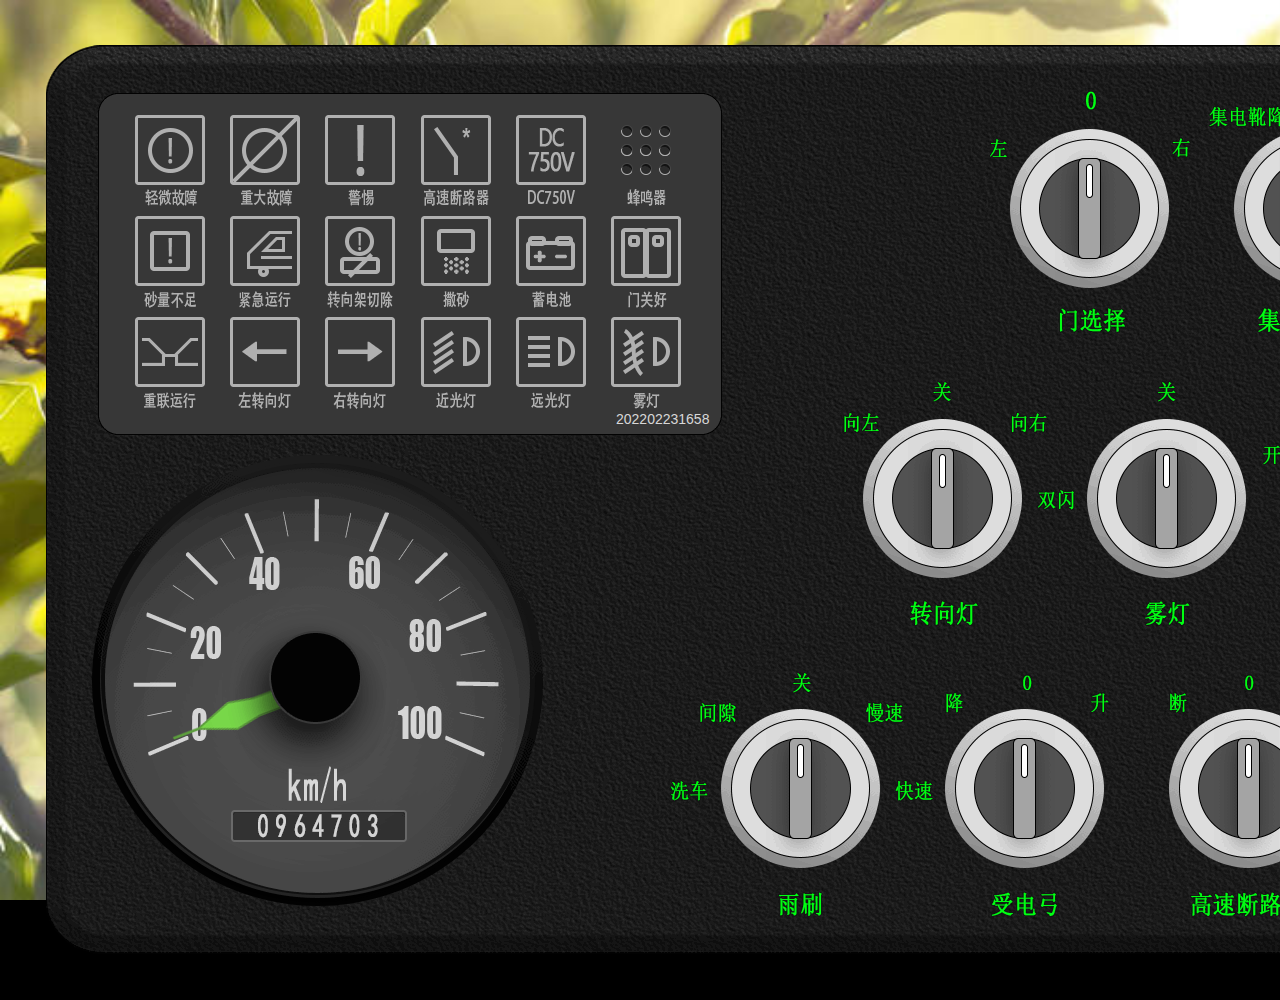
==== commit d7401224: "202202231701" ====
--- a/page_1.html
+++ b/page_1.html
@@ -48,7 +48,7 @@
   <body>
     <div id="base" class="">
 
-      <!-- Unnamed (Image) -->
+      <!-- Unnamed (图片) -->
       <div id="u0" class="ax_default image">
         <img id="u0_img" class="img " src="images/page_1/u0.png"/>
         <div id="u0_text" class="text " style="display:none; visibility: hidden">
@@ -56,7 +56,7 @@
         </div>
       </div>
 
-      <!-- Unnamed (Image) -->
+      <!-- Unnamed (图片) -->
       <div id="u1" class="ax_default image">
         <img id="u1_img" class="img " src="images/page_1/u1.png"/>
         <div id="u1_text" class="text " style="display:none; visibility: hidden">
@@ -64,7 +64,7 @@
         </div>
       </div>
 
-      <!-- Unnamed (Image) -->
+      <!-- Unnamed (图片) -->
       <div id="u2" class="ax_default image">
         <img id="u2_img" class="img " src="images/page_1/u2.png"/>
         <div id="u2_text" class="text " style="display:none; visibility: hidden">
@@ -72,7 +72,7 @@
         </div>
       </div>
 
-      <!-- Unnamed (Image) -->
+      <!-- Unnamed (图片) -->
       <div id="u3" class="ax_default image">
         <img id="u3_img" class="img " src="images/page_1/u3.png"/>
         <div id="u3_text" class="text " style="display:none; visibility: hidden">
@@ -80,7 +80,7 @@
         </div>
       </div>
 
-      <!-- Unnamed (Image) -->
+      <!-- Unnamed (图片) -->
       <div id="u4" class="ax_default image">
         <img id="u4_img" class="img " src="images/page_1/u4.png"/>
         <div id="u4_text" class="text " style="display:none; visibility: hidden">
@@ -88,7 +88,7 @@
         </div>
       </div>
 
-      <!-- Unnamed (Image) -->
+      <!-- Unnamed (图片) -->
       <div id="u5" class="ax_default image">
         <img id="u5_img" class="img " src="images/page_1/u5.png"/>
         <div id="u5_text" class="text " style="display:none; visibility: hidden">
@@ -96,7 +96,7 @@
         </div>
       </div>
 
-      <!-- Unnamed (Image) -->
+      <!-- Unnamed (图片) -->
       <div id="u6" class="ax_default image">
         <img id="u6_img" class="img " src="images/page_1/u6.png"/>
         <div id="u6_text" class="text " style="display:none; visibility: hidden">
@@ -104,7 +104,7 @@
         </div>
       </div>
 
-      <!-- Unnamed (Image) -->
+      <!-- Unnamed (图片) -->
       <div id="u7" class="ax_default image">
         <img id="u7_img" class="img " src="images/page_1/u7.png"/>
         <div id="u7_text" class="text " style="display:none; visibility: hidden">
@@ -112,7 +112,7 @@
         </div>
       </div>
 
-      <!-- Unnamed (Image) -->
+      <!-- Unnamed (图片) -->
       <div id="u8" class="ax_default image">
         <img id="u8_img" class="img " src="images/page_1/u8.png"/>
         <div id="u8_text" class="text " style="display:none; visibility: hidden">
@@ -120,7 +120,7 @@
         </div>
       </div>
 
-      <!-- Unnamed (Image) -->
+      <!-- Unnamed (图片) -->
       <div id="u9" class="ax_default image">
         <img id="u9_img" class="img " src="images/page_1/u9.png"/>
         <div id="u9_text" class="text " style="display:none; visibility: hidden">
@@ -128,7 +128,7 @@
         </div>
       </div>
 
-      <!-- Unnamed (Image) -->
+      <!-- Unnamed (图片) -->
       <div id="u10" class="ax_default image">
         <img id="u10_img" class="img " src="images/page_1/u10.png"/>
         <div id="u10_text" class="text " style="display:none; visibility: hidden">
@@ -136,7 +136,7 @@
         </div>
       </div>
 
-      <!-- Unnamed (Image) -->
+      <!-- Unnamed (图片) -->
       <div id="u11" class="ax_default image">
         <img id="u11_img" class="img " src="images/page_1/u11.png"/>
         <div id="u11_text" class="text " style="display:none; visibility: hidden">
@@ -144,7 +144,7 @@
         </div>
       </div>
 
-      <!-- Unnamed (Image) -->
+      <!-- Unnamed (图片) -->
       <div id="u12" class="ax_default image">
         <img id="u12_img" class="img " src="images/page_1/u12.png"/>
         <div id="u12_text" class="text " style="display:none; visibility: hidden">
@@ -152,7 +152,7 @@
         </div>
       </div>
 
-      <!-- Unnamed (Image) -->
+      <!-- Unnamed (图片) -->
       <div id="u13" class="ax_default image">
         <img id="u13_img" class="img " src="images/page_1/u13.png"/>
         <div id="u13_text" class="text " style="display:none; visibility: hidden">
@@ -160,7 +160,7 @@
         </div>
       </div>
 
-      <!-- Unnamed (Image) -->
+      <!-- Unnamed (图片) -->
       <div id="u14" class="ax_default image">
         <img id="u14_img" class="img " src="images/page_1/u14.png"/>
         <div id="u14_text" class="text " style="display:none; visibility: hidden">
@@ -168,7 +168,7 @@
         </div>
       </div>
 
-      <!-- Unnamed (Image) -->
+      <!-- Unnamed (图片) -->
       <div id="u15" class="ax_default image">
         <img id="u15_img" class="img " src="images/page_1/u15.png"/>
         <div id="u15_text" class="text " style="display:none; visibility: hidden">
@@ -176,7 +176,7 @@
         </div>
       </div>
 
-      <!-- Unnamed (Image) -->
+      <!-- Unnamed (图片) -->
       <div id="u16" class="ax_default image">
         <img id="u16_img" class="img " src="images/page_1/u16.png"/>
         <div id="u16_text" class="text " style="display:none; visibility: hidden">
@@ -184,7 +184,7 @@
         </div>
       </div>
 
-      <!-- Unnamed (Image) -->
+      <!-- Unnamed (图片) -->
       <div id="u17" class="ax_default image">
         <img id="u17_img" class="img " src="images/page_1/u17.png"/>
         <div id="u17_text" class="text " style="display:none; visibility: hidden">
@@ -192,7 +192,7 @@
         </div>
       </div>
 
-      <!-- Unnamed (Image) -->
+      <!-- Unnamed (图片) -->
       <div id="u18" class="ax_default image">
         <img id="u18_img" class="img " src="images/page_1/u18.png"/>
         <div id="u18_text" class="text " style="display:none; visibility: hidden">
@@ -200,7 +200,7 @@
         </div>
       </div>
 
-      <!-- Unnamed (Image) -->
+      <!-- Unnamed (图片) -->
       <div id="u19" class="ax_default image">
         <img id="u19_img" class="img " src="images/page_1/u19.png"/>
         <div id="u19_text" class="text " style="display:none; visibility: hidden">
@@ -208,7 +208,7 @@
         </div>
       </div>
 
-      <!-- Unnamed (Image) -->
+      <!-- Unnamed (图片) -->
       <div id="u20" class="ax_default image">
         <img id="u20_img" class="img " src="images/page_1/u20.png"/>
         <div id="u20_text" class="text " style="display:none; visibility: hidden">
@@ -216,7 +216,7 @@
         </div>
       </div>
 
-      <!-- Unnamed (Image) -->
+      <!-- Unnamed (图片) -->
       <div id="u21" class="ax_default image">
         <img id="u21_img" class="img " src="images/page_1/u21.png"/>
         <div id="u21_text" class="text " style="display:none; visibility: hidden">
@@ -224,7 +224,7 @@
         </div>
       </div>
 
-      <!-- Unnamed (Image) -->
+      <!-- Unnamed (图片) -->
       <div id="u22" class="ax_default image">
         <img id="u22_img" class="img " src="images/page_1/u22.png"/>
         <div id="u22_text" class="text " style="display:none; visibility: hidden">
@@ -232,7 +232,7 @@
         </div>
       </div>
 
-      <!-- Unnamed (Image) -->
+      <!-- Unnamed (图片) -->
       <div id="u23" class="ax_default image">
         <img id="u23_img" class="img " src="images/page_1/u23.png"/>
         <div id="u23_text" class="text " style="display:none; visibility: hidden">
@@ -240,7 +240,7 @@
         </div>
       </div>
 
-      <!-- Unnamed (Image) -->
+      <!-- Unnamed (图片) -->
       <div id="u24" class="ax_default image">
         <img id="u24_img" class="img " src="images/page_1/u24.png"/>
         <div id="u24_text" class="text " style="display:none; visibility: hidden">
@@ -248,7 +248,7 @@
         </div>
       </div>
 
-      <!-- Unnamed (Image) -->
+      <!-- Unnamed (图片) -->
       <div id="u25" class="ax_default image">
         <img id="u25_img" class="img " src="images/page_1/u25.png"/>
         <div id="u25_text" class="text " style="display:none; visibility: hidden">
@@ -256,7 +256,7 @@
         </div>
       </div>
 
-      <!-- Unnamed (Image) -->
+      <!-- Unnamed (图片) -->
       <div id="u26" class="ax_default image">
         <img id="u26_img" class="img " src="images/page_1/u26.png"/>
         <div id="u26_text" class="text " style="display:none; visibility: hidden">
@@ -264,7 +264,7 @@
         </div>
       </div>
 
-      <!-- Unnamed (Image) -->
+      <!-- Unnamed (图片) -->
       <div id="u27" class="ax_default image">
         <img id="u27_img" class="img " src="images/page_1/u27.png"/>
         <div id="u27_text" class="text " style="display:none; visibility: hidden">
@@ -272,7 +272,7 @@
         </div>
       </div>
 
-      <!-- Unnamed (Image) -->
+      <!-- Unnamed (图片) -->
       <div id="u28" class="ax_default image">
         <img id="u28_img" class="img " src="images/page_1/u28.png"/>
         <div id="u28_text" class="text " style="display:none; visibility: hidden">
@@ -280,7 +280,7 @@
         </div>
       </div>
 
-      <!-- Unnamed (Image) -->
+      <!-- Unnamed (图片) -->
       <div id="u29" class="ax_default image">
         <img id="u29_img" class="img " src="images/page_1/u29.png"/>
         <div id="u29_text" class="text " style="display:none; visibility: hidden">
@@ -288,7 +288,7 @@
         </div>
       </div>
 
-      <!-- Unnamed (Image) -->
+      <!-- Unnamed (图片) -->
       <div id="u30" class="ax_default image">
         <img id="u30_img" class="img " src="images/page_1/u30.png"/>
         <div id="u30_text" class="text " style="display:none; visibility: hidden">
@@ -296,7 +296,7 @@
         </div>
       </div>
 
-      <!-- Unnamed (Image) -->
+      <!-- Unnamed (图片) -->
       <div id="u31" class="ax_default image">
         <img id="u31_img" class="img " src="images/page_1/u31.png"/>
         <div id="u31_text" class="text " style="display:none; visibility: hidden">
@@ -304,7 +304,7 @@
         </div>
       </div>
 
-      <!-- Unnamed (Image) -->
+      <!-- Unnamed (图片) -->
       <div id="u32" class="ax_default image">
         <img id="u32_img" class="img " src="images/page_1/u32.png"/>
         <div id="u32_text" class="text " style="display:none; visibility: hidden">
@@ -312,7 +312,7 @@
         </div>
       </div>
 
-      <!-- Unnamed (Image) -->
+      <!-- Unnamed (图片) -->
       <div id="u33" class="ax_default image">
         <img id="u33_img" class="img " src="images/page_1/u33.png"/>
         <div id="u33_text" class="text " style="display:none; visibility: hidden">
@@ -320,7 +320,7 @@
         </div>
       </div>
 
-      <!-- Unnamed (Image) -->
+      <!-- Unnamed (图片) -->
       <div id="u34" class="ax_default image">
         <img id="u34_img" class="img " src="images/page_1/u34.png"/>
         <div id="u34_text" class="text " style="display:none; visibility: hidden">
@@ -328,7 +328,7 @@
         </div>
       </div>
 
-      <!-- Unnamed (Image) -->
+      <!-- Unnamed (图片) -->
       <div id="u35" class="ax_default image">
         <img id="u35_img" class="img " src="images/page_1/u35.png"/>
         <div id="u35_text" class="text " style="display:none; visibility: hidden">
@@ -336,7 +336,7 @@
         </div>
       </div>
 
-      <!-- Unnamed (Image) -->
+      <!-- Unnamed (图片) -->
       <div id="u36" class="ax_default image">
         <img id="u36_img" class="img " src="images/page_1/u36.png"/>
         <div id="u36_text" class="text " style="display:none; visibility: hidden">
@@ -344,7 +344,7 @@
         </div>
       </div>
 
-      <!-- Unnamed (Image) -->
+      <!-- Unnamed (图片) -->
       <div id="u37" class="ax_default image">
         <img id="u37_img" class="img " src="images/page_1/u37.png"/>
         <div id="u37_text" class="text " style="display:none; visibility: hidden">
@@ -352,7 +352,7 @@
         </div>
       </div>
 
-      <!-- Unnamed (Image) -->
+      <!-- Unnamed (图片) -->
       <div id="u38" class="ax_default image">
         <img id="u38_img" class="img " src="images/page_1/u38.png"/>
         <div id="u38_text" class="text " style="display:none; visibility: hidden">
@@ -360,7 +360,7 @@
         </div>
       </div>
 
-      <!-- Unnamed (Image) -->
+      <!-- Unnamed (图片) -->
       <div id="u39" class="ax_default image">
         <img id="u39_img" class="img " src="images/page_1/u39.png"/>
         <div id="u39_text" class="text " style="display:none; visibility: hidden">
@@ -368,7 +368,7 @@
         </div>
       </div>
 
-      <!-- Unnamed (Image) -->
+      <!-- Unnamed (图片) -->
       <div id="u40" class="ax_default image">
         <img id="u40_img" class="img " src="images/page_1/u40.png"/>
         <div id="u40_text" class="text " style="display:none; visibility: hidden">
@@ -376,7 +376,7 @@
         </div>
       </div>
 
-      <!-- Unnamed (Image) -->
+      <!-- Unnamed (图片) -->
       <div id="u41" class="ax_default image">
         <img id="u41_img" class="img " src="images/page_1/u41.png"/>
         <div id="u41_text" class="text " style="display:none; visibility: hidden">
@@ -384,7 +384,7 @@
         </div>
       </div>
 
-      <!-- Unnamed (Image) -->
+      <!-- Unnamed (图片) -->
       <div id="u42" class="ax_default image">
         <img id="u42_img" class="img " src="images/page_1/u42.png"/>
         <div id="u42_text" class="text " style="display:none; visibility: hidden">
@@ -392,7 +392,7 @@
         </div>
       </div>
 
-      <!-- Unnamed (Image) -->
+      <!-- Unnamed (图片) -->
       <div id="u43" class="ax_default image">
         <img id="u43_img" class="img " src="images/page_1/u43.png"/>
         <div id="u43_text" class="text " style="display:none; visibility: hidden">
@@ -400,7 +400,7 @@
         </div>
       </div>
 
-      <!-- Unnamed (Image) -->
+      <!-- Unnamed (图片) -->
       <div id="u44" class="ax_default image">
         <img id="u44_img" class="img " src="images/page_1/u43.png"/>
         <div id="u44_text" class="text " style="display:none; visibility: hidden">
@@ -408,7 +408,7 @@
         </div>
       </div>
 
-      <!-- Unnamed (Image) -->
+      <!-- Unnamed (图片) -->
       <div id="u45" class="ax_default image">
         <img id="u45_img" class="img " src="images/page_1/u43.png"/>
         <div id="u45_text" class="text " style="display:none; visibility: hidden">
@@ -416,7 +416,7 @@
         </div>
       </div>
 
-      <!-- Unnamed (Image) -->
+      <!-- Unnamed (图片) -->
       <div id="u46" class="ax_default image">
         <img id="u46_img" class="img " src="images/page_1/u43.png"/>
         <div id="u46_text" class="text " style="display:none; visibility: hidden">
@@ -424,7 +424,7 @@
         </div>
       </div>
 
-      <!-- Unnamed (Image) -->
+      <!-- Unnamed (图片) -->
       <div id="u47" class="ax_default image">
         <img id="u47_img" class="img " src="images/page_1/u43.png"/>
         <div id="u47_text" class="text " style="display:none; visibility: hidden">
@@ -432,7 +432,7 @@
         </div>
       </div>
 
-      <!-- Unnamed (Image) -->
+      <!-- Unnamed (图片) -->
       <div id="u48" class="ax_default image">
         <img id="u48_img" class="img " src="images/page_1/u43.png"/>
         <div id="u48_text" class="text " style="display:none; visibility: hidden">
@@ -440,7 +440,7 @@
         </div>
       </div>
 
-      <!-- Unnamed (Image) -->
+      <!-- Unnamed (图片) -->
       <div id="u49" class="ax_default image">
         <img id="u49_img" class="img " src="images/page_1/u43.png"/>
         <div id="u49_text" class="text " style="display:none; visibility: hidden">
@@ -448,7 +448,7 @@
         </div>
       </div>
 
-      <!-- Unnamed (Image) -->
+      <!-- Unnamed (图片) -->
       <div id="u50" class="ax_default image">
         <img id="u50_img" class="img " src="images/page_1/u43.png"/>
         <div id="u50_text" class="text " style="display:none; visibility: hidden">
@@ -456,7 +456,7 @@
         </div>
       </div>
 
-      <!-- Unnamed (Image) -->
+      <!-- Unnamed (图片) -->
       <div id="u51" class="ax_default image">
         <img id="u51_img" class="img " src="images/page_1/u43.png"/>
         <div id="u51_text" class="text " style="display:none; visibility: hidden">
@@ -464,7 +464,7 @@
         </div>
       </div>
 
-      <!-- Unnamed (Image) -->
+      <!-- Unnamed (图片) -->
       <div id="u52" class="ax_default image">
         <img id="u52_img" class="img " src="images/page_1/u43.png"/>
         <div id="u52_text" class="text " style="display:none; visibility: hidden">
@@ -472,7 +472,7 @@
         </div>
       </div>
 
-      <!-- Unnamed (Image) -->
+      <!-- Unnamed (图片) -->
       <div id="u53" class="ax_default image">
         <img id="u53_img" class="img " src="images/page_1/u43.png"/>
         <div id="u53_text" class="text " style="display:none; visibility: hidden">
@@ -480,7 +480,7 @@
         </div>
       </div>
 
-      <!-- Unnamed (Image) -->
+      <!-- Unnamed (图片) -->
       <div id="u54" class="ax_default image">
         <img id="u54_img" class="img " src="images/page_1/u43.png"/>
         <div id="u54_text" class="text " style="display:none; visibility: hidden">
@@ -488,7 +488,7 @@
         </div>
       </div>
 
-      <!-- Unnamed (Image) -->
+      <!-- Unnamed (图片) -->
       <div id="u55" class="ax_default image">
         <img id="u55_img" class="img " src="images/page_1/u43.png"/>
         <div id="u55_text" class="text " style="display:none; visibility: hidden">
@@ -496,7 +496,7 @@
         </div>
       </div>
 
-      <!-- Unnamed (Image) -->
+      <!-- Unnamed (图片) -->
       <div id="u56" class="ax_default image">
         <img id="u56_img" class="img " src="images/page_1/u43.png"/>
         <div id="u56_text" class="text " style="display:none; visibility: hidden">
@@ -504,7 +504,7 @@
         </div>
       </div>
 
-      <!-- Unnamed (Image) -->
+      <!-- Unnamed (图片) -->
       <div id="u57" class="ax_default image">
         <img id="u57_img" class="img " src="images/page_1/u43.png"/>
         <div id="u57_text" class="text " style="display:none; visibility: hidden">
@@ -512,7 +512,7 @@
         </div>
       </div>
 
-      <!-- Unnamed (Image) -->
+      <!-- Unnamed (图片) -->
       <div id="u58" class="ax_default image">
         <img id="u58_img" class="img " src="images/page_1/u43.png"/>
         <div id="u58_text" class="text " style="display:none; visibility: hidden">
@@ -520,7 +520,7 @@
         </div>
       </div>
 
-      <!-- Unnamed (Image) -->
+      <!-- Unnamed (图片) -->
       <div id="u59" class="ax_default image">
         <img id="u59_img" class="img " src="images/page_1/u43.png"/>
         <div id="u59_text" class="text " style="display:none; visibility: hidden">
@@ -528,7 +528,7 @@
         </div>
       </div>
 
-      <!-- Unnamed (Image) -->
+      <!-- Unnamed (图片) -->
       <div id="u60" class="ax_default image">
         <img id="u60_img" class="img " src="images/page_1/u43.png"/>
         <div id="u60_text" class="text " style="display:none; visibility: hidden">
@@ -536,7 +536,7 @@
         </div>
       </div>
 
-      <!-- Unnamed (Image) -->
+      <!-- Unnamed (图片) -->
       <div id="u61" class="ax_default image">
         <img id="u61_img" class="img " src="images/page_1/u43.png"/>
         <div id="u61_text" class="text " style="display:none; visibility: hidden">
@@ -544,7 +544,7 @@
         </div>
       </div>
 
-      <!-- Unnamed (Image) -->
+      <!-- Unnamed (图片) -->
       <div id="u62" class="ax_default image">
         <img id="u62_img" class="img " src="images/page_1/u43.png"/>
         <div id="u62_text" class="text " style="display:none; visibility: hidden">
@@ -552,7 +552,7 @@
         </div>
       </div>
 
-      <!-- Unnamed (Image) -->
+      <!-- Unnamed (图片) -->
       <div id="u63" class="ax_default image">
         <img id="u63_img" class="img " src="images/page_1/u43.png"/>
         <div id="u63_text" class="text " style="display:none; visibility: hidden">
@@ -560,7 +560,7 @@
         </div>
       </div>
 
-      <!-- Unnamed (Image) -->
+      <!-- Unnamed (图片) -->
       <div id="u64" class="ax_default image">
         <img id="u64_img" class="img " src="images/page_1/u43.png"/>
         <div id="u64_text" class="text " style="display:none; visibility: hidden">
@@ -568,7 +568,7 @@
         </div>
       </div>
 
-      <!-- Unnamed (Image) -->
+      <!-- Unnamed (图片) -->
       <div id="u65" class="ax_default image">
         <img id="u65_img" class="img " src="images/page_1/u43.png"/>
         <div id="u65_text" class="text " style="display:none; visibility: hidden">
@@ -576,7 +576,7 @@
         </div>
       </div>
 
-      <!-- Unnamed (Image) -->
+      <!-- Unnamed (图片) -->
       <div id="u66" class="ax_default image">
         <img id="u66_img" class="img " src="images/page_1/u43.png"/>
         <div id="u66_text" class="text " style="display:none; visibility: hidden">
@@ -584,7 +584,7 @@
         </div>
       </div>
 
-      <!-- Unnamed (Image) -->
+      <!-- Unnamed (图片) -->
       <div id="u67" class="ax_default image">
         <img id="u67_img" class="img " src="images/page_1/u43.png"/>
         <div id="u67_text" class="text " style="display:none; visibility: hidden">
@@ -592,7 +592,7 @@
         </div>
       </div>
 
-      <!-- Unnamed (Image) -->
+      <!-- Unnamed (图片) -->
       <div id="u68" class="ax_default image">
         <img id="u68_img" class="img " src="images/page_1/u43.png"/>
         <div id="u68_text" class="text " style="display:none; visibility: hidden">
@@ -600,7 +600,7 @@
         </div>
       </div>
 
-      <!-- Unnamed (Image) -->
+      <!-- Unnamed (图片) -->
       <div id="u69" class="ax_default image">
         <img id="u69_img" class="img " src="images/page_1/u43.png"/>
         <div id="u69_text" class="text " style="display:none; visibility: hidden">
@@ -608,7 +608,7 @@
         </div>
       </div>
 
-      <!-- Unnamed (Image) -->
+      <!-- Unnamed (图片) -->
       <div id="u70" class="ax_default image">
         <img id="u70_img" class="img " src="images/page_1/u43.png"/>
         <div id="u70_text" class="text " style="display:none; visibility: hidden">
@@ -616,7 +616,7 @@
         </div>
       </div>
 
-      <!-- Unnamed (Image) -->
+      <!-- Unnamed (图片) -->
       <div id="u71" class="ax_default image">
         <img id="u71_img" class="img " src="images/page_1/u43.png"/>
         <div id="u71_text" class="text " style="display:none; visibility: hidden">
@@ -624,7 +624,7 @@
         </div>
       </div>
 
-      <!-- Unnamed (Image) -->
+      <!-- Unnamed (图片) -->
       <div id="u72" class="ax_default image">
         <img id="u72_img" class="img " src="images/page_1/u43.png"/>
         <div id="u72_text" class="text " style="display:none; visibility: hidden">
@@ -632,7 +632,7 @@
         </div>
       </div>
 
-      <!-- Unnamed (Image) -->
+      <!-- Unnamed (图片) -->
       <div id="u73" class="ax_default image">
         <img id="u73_img" class="img " src="images/page_1/u43.png"/>
         <div id="u73_text" class="text " style="display:none; visibility: hidden">
@@ -640,7 +640,7 @@
         </div>
       </div>
 
-      <!-- Unnamed (Image) -->
+      <!-- Unnamed (图片) -->
       <div id="u74" class="ax_default image">
         <img id="u74_img" class="img " src="images/page_1/u43.png"/>
         <div id="u74_text" class="text " style="display:none; visibility: hidden">
@@ -648,7 +648,7 @@
         </div>
       </div>
 
-      <!-- Unnamed (Image) -->
+      <!-- Unnamed (图片) -->
       <div id="u75" class="ax_default image">
         <img id="u75_img" class="img " src="images/page_1/u43.png"/>
         <div id="u75_text" class="text " style="display:none; visibility: hidden">
@@ -656,7 +656,7 @@
         </div>
       </div>
 
-      <!-- Unnamed (Image) -->
+      <!-- Unnamed (图片) -->
       <div id="u76" class="ax_default image">
         <img id="u76_img" class="img " src="images/page_1/u43.png"/>
         <div id="u76_text" class="text " style="display:none; visibility: hidden">
@@ -664,7 +664,7 @@
         </div>
       </div>
 
-      <!-- Unnamed (Image) -->
+      <!-- Unnamed (图片) -->
       <div id="u77" class="ax_default image">
         <img id="u77_img" class="img " src="images/page_1/u43.png"/>
         <div id="u77_text" class="text " style="display:none; visibility: hidden">
@@ -672,7 +672,7 @@
         </div>
       </div>
 
-      <!-- Unnamed (Image) -->
+      <!-- Unnamed (图片) -->
       <div id="u78" class="ax_default image">
         <img id="u78_img" class="img " src="images/page_1/u43.png"/>
         <div id="u78_text" class="text " style="display:none; visibility: hidden">
@@ -680,7 +680,7 @@
         </div>
       </div>
 
-      <!-- Unnamed (Image) -->
+      <!-- Unnamed (图片) -->
       <div id="u79" class="ax_default image">
         <img id="u79_img" class="img " src="images/page_1/u43.png"/>
         <div id="u79_text" class="text " style="display:none; visibility: hidden">
@@ -688,7 +688,7 @@
         </div>
       </div>
 
-      <!-- Unnamed (Image) -->
+      <!-- Unnamed (图片) -->
       <div id="u80" class="ax_default image">
         <img id="u80_img" class="img " src="images/page_1/u43.png"/>
         <div id="u80_text" class="text " style="display:none; visibility: hidden">
@@ -696,7 +696,7 @@
         </div>
       </div>
 
-      <!-- Unnamed (Image) -->
+      <!-- Unnamed (图片) -->
       <div id="u81" class="ax_default image">
         <img id="u81_img" class="img " src="images/page_1/u43.png"/>
         <div id="u81_text" class="text " style="display:none; visibility: hidden">
@@ -704,7 +704,7 @@
         </div>
       </div>
 
-      <!-- Unnamed (Image) -->
+      <!-- Unnamed (图片) -->
       <div id="u82" class="ax_default image">
         <img id="u82_img" class="img " src="images/page_1/u43.png"/>
         <div id="u82_text" class="text " style="display:none; visibility: hidden">
@@ -712,7 +712,7 @@
         </div>
       </div>
 
-      <!-- Unnamed (Image) -->
+      <!-- Unnamed (图片) -->
       <div id="u83" class="ax_default image">
         <img id="u83_img" class="img " src="images/page_1/u43.png"/>
         <div id="u83_text" class="text " style="display:none; visibility: hidden">
@@ -720,7 +720,7 @@
         </div>
       </div>
 
-      <!-- Unnamed (Image) -->
+      <!-- Unnamed (图片) -->
       <div id="u84" class="ax_default image">
         <img id="u84_img" class="img " src="images/page_1/u43.png"/>
         <div id="u84_text" class="text " style="display:none; visibility: hidden">
@@ -728,7 +728,7 @@
         </div>
       </div>
 
-      <!-- Unnamed (Image) -->
+      <!-- Unnamed (图片) -->
       <div id="u85" class="ax_default image">
         <img id="u85_img" class="img " src="images/page_1/u43.png"/>
         <div id="u85_text" class="text " style="display:none; visibility: hidden">
@@ -736,7 +736,7 @@
         </div>
       </div>
 
-      <!-- Unnamed (Image) -->
+      <!-- Unnamed (图片) -->
       <div id="u86" class="ax_default image">
         <img id="u86_img" class="img " src="images/page_1/u43.png"/>
         <div id="u86_text" class="text " style="display:none; visibility: hidden">
@@ -744,7 +744,7 @@
         </div>
       </div>
 
-      <!-- Unnamed (Image) -->
+      <!-- Unnamed (图片) -->
       <div id="u87" class="ax_default image">
         <img id="u87_img" class="img " src="images/page_1/u43.png"/>
         <div id="u87_text" class="text " style="display:none; visibility: hidden">
@@ -752,7 +752,7 @@
         </div>
       </div>
 
-      <!-- Unnamed (Image) -->
+      <!-- Unnamed (图片) -->
       <div id="u88" class="ax_default image">
         <img id="u88_img" class="img " src="images/page_1/u43.png"/>
         <div id="u88_text" class="text " style="display:none; visibility: hidden">
@@ -760,7 +760,7 @@
         </div>
       </div>
 
-      <!-- Unnamed (Image) -->
+      <!-- Unnamed (图片) -->
       <div id="u89" class="ax_default image">
         <img id="u89_img" class="img " src="images/page_1/u43.png"/>
         <div id="u89_text" class="text " style="display:none; visibility: hidden">
@@ -768,7 +768,7 @@
         </div>
       </div>
 
-      <!-- Unnamed (Image) -->
+      <!-- Unnamed (图片) -->
       <div id="u90" class="ax_default image">
         <img id="u90_img" class="img " src="images/page_1/u43.png"/>
         <div id="u90_text" class="text " style="display:none; visibility: hidden">
@@ -776,7 +776,7 @@
         </div>
       </div>
 
-      <!-- Unnamed (Image) -->
+      <!-- Unnamed (图片) -->
       <div id="u91" class="ax_default image">
         <img id="u91_img" class="img " src="images/page_1/u43.png"/>
         <div id="u91_text" class="text " style="display:none; visibility: hidden">
@@ -784,7 +784,7 @@
         </div>
       </div>
 
-      <!-- Unnamed (Image) -->
+      <!-- Unnamed (图片) -->
       <div id="u92" class="ax_default image">
         <img id="u92_img" class="img " src="images/page_1/u43.png"/>
         <div id="u92_text" class="text " style="display:none; visibility: hidden">
@@ -792,7 +792,7 @@
         </div>
       </div>
 
-      <!-- Unnamed (Image) -->
+      <!-- Unnamed (图片) -->
       <div id="u93" class="ax_default image">
         <img id="u93_img" class="img " src="images/page_1/u43.png"/>
         <div id="u93_text" class="text " style="display:none; visibility: hidden">
@@ -800,7 +800,7 @@
         </div>
       </div>
 
-      <!-- Unnamed (Image) -->
+      <!-- Unnamed (图片) -->
       <div id="u94" class="ax_default image">
         <img id="u94_img" class="img " src="images/page_1/u43.png"/>
         <div id="u94_text" class="text " style="display:none; visibility: hidden">
@@ -808,11 +808,75 @@
         </div>
       </div>
 
-      <!-- Unnamed (Image) -->
+      <!-- Unnamed (图片) -->
       <div id="u95" class="ax_default image">
         <img id="u95_img" class="img " src="images/page_1/u43.png"/>
         <div id="u95_text" class="text " style="display:none; visibility: hidden">
           <p></p>
+        </div>
+      </div>
+
+      <!-- Unnamed (图片) -->
+      <div id="u96" class="ax_default image">
+        <img id="u96_img" class="img " src="images/page_1/u43.png"/>
+        <div id="u96_text" class="text " style="display:none; visibility: hidden">
+          <p></p>
+        </div>
+      </div>
+
+      <!-- Unnamed (动态面板) -->
+      <div id="u97" class="ax_default">
+        <div id="u97_state0" class="panel_state" data-label="运动" style="">
+          <div id="u97_state0_content" class="panel_state_content">
+          </div>
+        </div>
+        <div id="u97_state1" class="panel_state" data-label="暂停" style="visibility: hidden;">
+          <div id="u97_state1_content" class="panel_state_content">
+          </div>
+        </div>
+        <div id="u97_state2" class="panel_state" data-label="归零" style="visibility: hidden;">
+          <div id="u97_state2_content" class="panel_state_content">
+          </div>
+        </div>
+      </div>
+
+      <!-- Unnamed (动态面板) -->
+      <div id="u98" class="ax_default">
+        <div id="u98_state0" class="panel_state" data-label="状态 3" style="">
+          <div id="u98_state0_content" class="panel_state_content">
+          </div>
+        </div>
+        <div id="u98_state1" class="panel_state" data-label="状态 1" style="visibility: hidden;">
+          <div id="u98_state1_content" class="panel_state_content">
+          </div>
+        </div>
+        <div id="u98_state2" class="panel_state" data-label="状态 2" style="visibility: hidden;">
+          <div id="u98_state2_content" class="panel_state_content">
+          </div>
+        </div>
+      </div>
+
+      <!-- dtmb2 (动态面板) -->
+      <div id="u99" class="ax_default" data-label="dtmb2">
+        <div id="u99_state0" class="panel_state" data-label="状态 3" style="">
+          <div id="u99_state0_content" class="panel_state_content">
+          </div>
+        </div>
+        <div id="u99_state1" class="panel_state" data-label="状态 1" style="visibility: hidden;">
+          <div id="u99_state1_content" class="panel_state_content">
+          </div>
+        </div>
+        <div id="u99_state2" class="panel_state" data-label="状态 2" style="visibility: hidden;">
+          <div id="u99_state2_content" class="panel_state_content">
+          </div>
+        </div>
+      </div>
+
+      <!-- Unnamed (矩形) -->
+      <div id="u100" class="ax_default label">
+        <div id="u100_div" class=""></div>
+        <div id="u100_text" class="text ">
+          <p><span>202202231658</span></p>
         </div>
       </div>
     </div>
--- a/data/styles.css
+++ b/data/styles.css
@@ -53,8 +53,19 @@
   font-size:10px;
   text-align:left;
 }
+.label {
+  font-size:13px;
+  text-align:left;
+}
 .paragraph {
   text-align:left;
+}
+._文本链接 {
+  color:#0000FF;
+}
+.text_link_mouse_over {
+}
+.text_link_mouse_down {
 }
 .form_hint {
   color:#999999;
--- a/files/page_1/styles.css
+++ b/files/page_1/styles.css
@@ -1410,41 +1410,10 @@
   position:absolute;
   left:0px;
   top:0px;
-  width:388px;
-  height:379px;
+  width:70px;
+  height:70px;
 }
 #u46 {
-  border-width:0px;
-  position:absolute;
-  left:126px;
-  top:497px;
-  width:388px;
-  height:379px;
-  display:flex;
-  opacity:0;
-}
-#u46 .text {
-  position:absolute;
-  align-self:center;
-  padding:2px 2px 2px 2px;
-  box-sizing:border-box;
-  width:100%;
-}
-#u46_text {
-  border-width:0px;
-  word-wrap:break-word;
-  text-transform:none;
-  visibility:hidden;
-}
-#u47_img {
-  border-width:0px;
-  position:absolute;
-  left:0px;
-  top:0px;
-  width:70px;
-  height:70px;
-}
-#u47 {
   border-width:0px;
   position:absolute;
   left:135px;
@@ -1454,20 +1423,20 @@
   display:flex;
   opacity:0;
 }
-#u47 .text {
-  position:absolute;
-  align-self:center;
-  padding:2px 2px 2px 2px;
-  box-sizing:border-box;
-  width:100%;
-}
-#u47_text {
-  border-width:0px;
-  word-wrap:break-word;
-  text-transform:none;
-  visibility:hidden;
-}
-#u48_img {
+#u46 .text {
+  position:absolute;
+  align-self:center;
+  padding:2px 2px 2px 2px;
+  box-sizing:border-box;
+  width:100%;
+}
+#u46_text {
+  border-width:0px;
+  word-wrap:break-word;
+  text-transform:none;
+  visibility:hidden;
+}
+#u47_img {
   border-width:0px;
   position:absolute;
   left:0px;
@@ -1475,7 +1444,7 @@
   width:62px;
   height:128px;
 }
-#u48 {
+#u47 {
   border-width:0px;
   position:absolute;
   left:1091px;
@@ -1485,20 +1454,20 @@
   display:flex;
   opacity:0;
 }
-#u48 .text {
-  position:absolute;
-  align-self:center;
-  padding:2px 2px 2px 2px;
-  box-sizing:border-box;
-  width:100%;
-}
-#u48_text {
-  border-width:0px;
-  word-wrap:break-word;
-  text-transform:none;
-  visibility:hidden;
-}
-#u49_img {
+#u47 .text {
+  position:absolute;
+  align-self:center;
+  padding:2px 2px 2px 2px;
+  box-sizing:border-box;
+  width:100%;
+}
+#u47_text {
+  border-width:0px;
+  word-wrap:break-word;
+  text-transform:none;
+  visibility:hidden;
+}
+#u48_img {
   border-width:0px;
   position:absolute;
   left:0px;
@@ -1506,7 +1475,7 @@
   width:62px;
   height:128px;
 }
-#u49 {
+#u48 {
   border-width:0px;
   position:absolute;
   left:1028px;
@@ -1516,20 +1485,20 @@
   display:flex;
   opacity:0;
 }
-#u49 .text {
-  position:absolute;
-  align-self:center;
-  padding:2px 2px 2px 2px;
-  box-sizing:border-box;
-  width:100%;
-}
-#u49_text {
-  border-width:0px;
-  word-wrap:break-word;
-  text-transform:none;
-  visibility:hidden;
-}
-#u50_img {
+#u48 .text {
+  position:absolute;
+  align-self:center;
+  padding:2px 2px 2px 2px;
+  box-sizing:border-box;
+  width:100%;
+}
+#u48_text {
+  border-width:0px;
+  word-wrap:break-word;
+  text-transform:none;
+  visibility:hidden;
+}
+#u49_img {
   border-width:0px;
   position:absolute;
   left:0px;
@@ -1537,7 +1506,7 @@
   width:131px;
   height:128px;
 }
-#u50 {
+#u49 {
   border-width:0px;
   position:absolute;
   left:1549px;
@@ -1547,20 +1516,20 @@
   display:flex;
   opacity:0;
 }
-#u50 .text {
-  position:absolute;
-  align-self:center;
-  padding:2px 2px 2px 2px;
-  box-sizing:border-box;
-  width:100%;
-}
-#u50_text {
-  border-width:0px;
-  word-wrap:break-word;
-  text-transform:none;
-  visibility:hidden;
-}
-#u51_img {
+#u49 .text {
+  position:absolute;
+  align-self:center;
+  padding:2px 2px 2px 2px;
+  box-sizing:border-box;
+  width:100%;
+}
+#u49_text {
+  border-width:0px;
+  word-wrap:break-word;
+  text-transform:none;
+  visibility:hidden;
+}
+#u50_img {
   border-width:0px;
   position:absolute;
   left:0px;
@@ -1568,7 +1537,7 @@
   width:131px;
   height:128px;
 }
-#u51 {
+#u50 {
   border-width:0px;
   position:absolute;
   left:1772px;
@@ -1578,20 +1547,20 @@
   display:flex;
   opacity:0;
 }
-#u51 .text {
-  position:absolute;
-  align-self:center;
-  padding:2px 2px 2px 2px;
-  box-sizing:border-box;
-  width:100%;
-}
-#u51_text {
-  border-width:0px;
-  word-wrap:break-word;
-  text-transform:none;
-  visibility:hidden;
-}
-#u52_img {
+#u50 .text {
+  position:absolute;
+  align-self:center;
+  padding:2px 2px 2px 2px;
+  box-sizing:border-box;
+  width:100%;
+}
+#u50_text {
+  border-width:0px;
+  word-wrap:break-word;
+  text-transform:none;
+  visibility:hidden;
+}
+#u51_img {
   border-width:0px;
   position:absolute;
   left:0px;
@@ -1599,7 +1568,7 @@
   width:131px;
   height:128px;
 }
-#u52 {
+#u51 {
   border-width:0px;
   position:absolute;
   left:1997px;
@@ -1609,20 +1578,20 @@
   display:flex;
   opacity:0;
 }
-#u52 .text {
-  position:absolute;
-  align-self:center;
-  padding:2px 2px 2px 2px;
-  box-sizing:border-box;
-  width:100%;
-}
-#u52_text {
-  border-width:0px;
-  word-wrap:break-word;
-  text-transform:none;
-  visibility:hidden;
-}
-#u53_img {
+#u51 .text {
+  position:absolute;
+  align-self:center;
+  padding:2px 2px 2px 2px;
+  box-sizing:border-box;
+  width:100%;
+}
+#u51_text {
+  border-width:0px;
+  word-wrap:break-word;
+  text-transform:none;
+  visibility:hidden;
+}
+#u52_img {
   border-width:0px;
   position:absolute;
   left:0px;
@@ -1630,7 +1599,7 @@
   width:131px;
   height:128px;
 }
-#u53 {
+#u52 {
   border-width:0px;
   position:absolute;
   left:2221px;
@@ -1640,20 +1609,20 @@
   display:flex;
   opacity:0;
 }
-#u53 .text {
-  position:absolute;
-  align-self:center;
-  padding:2px 2px 2px 2px;
-  box-sizing:border-box;
-  width:100%;
-}
-#u53_text {
-  border-width:0px;
-  word-wrap:break-word;
-  text-transform:none;
-  visibility:hidden;
-}
-#u54_img {
+#u52 .text {
+  position:absolute;
+  align-self:center;
+  padding:2px 2px 2px 2px;
+  box-sizing:border-box;
+  width:100%;
+}
+#u52_text {
+  border-width:0px;
+  word-wrap:break-word;
+  text-transform:none;
+  visibility:hidden;
+}
+#u53_img {
   border-width:0px;
   position:absolute;
   left:0px;
@@ -1661,7 +1630,7 @@
   width:131px;
   height:128px;
 }
-#u54 {
+#u53 {
   border-width:0px;
   position:absolute;
   left:1407px;
@@ -1671,20 +1640,20 @@
   display:flex;
   opacity:0;
 }
-#u54 .text {
-  position:absolute;
-  align-self:center;
-  padding:2px 2px 2px 2px;
-  box-sizing:border-box;
-  width:100%;
-}
-#u54_text {
-  border-width:0px;
-  word-wrap:break-word;
-  text-transform:none;
-  visibility:hidden;
-}
-#u55_img {
+#u53 .text {
+  position:absolute;
+  align-self:center;
+  padding:2px 2px 2px 2px;
+  box-sizing:border-box;
+  width:100%;
+}
+#u53_text {
+  border-width:0px;
+  word-wrap:break-word;
+  text-transform:none;
+  visibility:hidden;
+}
+#u54_img {
   border-width:0px;
   position:absolute;
   left:0px;
@@ -1692,7 +1661,7 @@
   width:131px;
   height:128px;
 }
-#u55 {
+#u54 {
   border-width:0px;
   position:absolute;
   left:1631px;
@@ -1702,20 +1671,20 @@
   display:flex;
   opacity:0;
 }
-#u55 .text {
-  position:absolute;
-  align-self:center;
-  padding:2px 2px 2px 2px;
-  box-sizing:border-box;
-  width:100%;
-}
-#u55_text {
-  border-width:0px;
-  word-wrap:break-word;
-  text-transform:none;
-  visibility:hidden;
-}
-#u56_img {
+#u54 .text {
+  position:absolute;
+  align-self:center;
+  padding:2px 2px 2px 2px;
+  box-sizing:border-box;
+  width:100%;
+}
+#u54_text {
+  border-width:0px;
+  word-wrap:break-word;
+  text-transform:none;
+  visibility:hidden;
+}
+#u55_img {
   border-width:0px;
   position:absolute;
   left:0px;
@@ -1723,7 +1692,7 @@
   width:131px;
   height:128px;
 }
-#u56 {
+#u55 {
   border-width:0px;
   position:absolute;
   left:1855px;
@@ -1733,20 +1702,20 @@
   display:flex;
   opacity:0;
 }
-#u56 .text {
-  position:absolute;
-  align-self:center;
-  padding:2px 2px 2px 2px;
-  box-sizing:border-box;
-  width:100%;
-}
-#u56_text {
-  border-width:0px;
-  word-wrap:break-word;
-  text-transform:none;
-  visibility:hidden;
-}
-#u57_img {
+#u55 .text {
+  position:absolute;
+  align-self:center;
+  padding:2px 2px 2px 2px;
+  box-sizing:border-box;
+  width:100%;
+}
+#u55_text {
+  border-width:0px;
+  word-wrap:break-word;
+  text-transform:none;
+  visibility:hidden;
+}
+#u56_img {
   border-width:0px;
   position:absolute;
   left:0px;
@@ -1754,7 +1723,7 @@
   width:131px;
   height:128px;
 }
-#u57 {
+#u56 {
   border-width:0px;
   position:absolute;
   left:2079px;
@@ -1764,6 +1733,37 @@
   display:flex;
   opacity:0;
 }
+#u56 .text {
+  position:absolute;
+  align-self:center;
+  padding:2px 2px 2px 2px;
+  box-sizing:border-box;
+  width:100%;
+}
+#u56_text {
+  border-width:0px;
+  word-wrap:break-word;
+  text-transform:none;
+  visibility:hidden;
+}
+#u57_img {
+  border-width:0px;
+  position:absolute;
+  left:0px;
+  top:0px;
+  width:76px;
+  height:128px;
+}
+#u57 {
+  border-width:0px;
+  position:absolute;
+  left:1311px;
+  top:143px;
+  width:76px;
+  height:128px;
+  display:flex;
+  opacity:0;
+}
 #u57 .text {
   position:absolute;
   align-self:center;
@@ -1788,7 +1788,7 @@
 #u58 {
   border-width:0px;
   position:absolute;
-  left:1325px;
+  left:1249px;
   top:143px;
   width:62px;
   height:128px;
@@ -1813,15 +1813,15 @@
   position:absolute;
   left:0px;
   top:0px;
-  width:62px;
+  width:73px;
   height:128px;
 }
 #u59 {
   border-width:0px;
   position:absolute;
-  left:1242px;
+  left:1538px;
   top:143px;
-  width:62px;
+  width:73px;
   height:128px;
   display:flex;
   opacity:0;
@@ -1844,72 +1844,41 @@
   position:absolute;
   left:0px;
   top:0px;
-  width:62px;
+  width:70px;
   height:128px;
 }
 #u60 {
-  border-width:0px;
-  position:absolute;
-  left:1549px;
-  top:143px;
-  width:62px;
-  height:128px;
-  display:flex;
-  opacity:0;
-}
-#u60 .text {
-  position:absolute;
-  align-self:center;
-  padding:2px 2px 2px 2px;
-  box-sizing:border-box;
-  width:100%;
-}
-#u60_text {
-  border-width:0px;
-  word-wrap:break-word;
-  text-transform:none;
-  visibility:hidden;
-}
-#u61_img {
-  border-width:0px;
-  position:absolute;
-  left:0px;
-  top:0px;
-  width:62px;
-  height:128px;
-}
-#u61 {
   border-width:0px;
   position:absolute;
   left:1468px;
   top:143px;
+  width:70px;
+  height:128px;
+  display:flex;
+  opacity:0;
+}
+#u60 .text {
+  position:absolute;
+  align-self:center;
+  padding:2px 2px 2px 2px;
+  box-sizing:border-box;
+  width:100%;
+}
+#u60_text {
+  border-width:0px;
+  word-wrap:break-word;
+  text-transform:none;
+  visibility:hidden;
+}
+#u61_img {
+  border-width:0px;
+  position:absolute;
+  left:0px;
+  top:0px;
   width:62px;
   height:128px;
-  display:flex;
-  opacity:0;
-}
-#u61 .text {
-  position:absolute;
-  align-self:center;
-  padding:2px 2px 2px 2px;
-  box-sizing:border-box;
-  width:100%;
-}
-#u61_text {
-  border-width:0px;
-  word-wrap:break-word;
-  text-transform:none;
-  visibility:hidden;
-}
-#u62_img {
-  border-width:0px;
-  position:absolute;
-  left:0px;
-  top:0px;
-  width:62px;
-  height:128px;
-}
-#u62 {
+}
+#u61 {
   border-width:0px;
   position:absolute;
   left:1772px;
@@ -1919,20 +1888,20 @@
   display:flex;
   opacity:0;
 }
-#u62 .text {
-  position:absolute;
-  align-self:center;
-  padding:2px 2px 2px 2px;
-  box-sizing:border-box;
-  width:100%;
-}
-#u62_text {
-  border-width:0px;
-  word-wrap:break-word;
-  text-transform:none;
-  visibility:hidden;
-}
-#u63_img {
+#u61 .text {
+  position:absolute;
+  align-self:center;
+  padding:2px 2px 2px 2px;
+  box-sizing:border-box;
+  width:100%;
+}
+#u61_text {
+  border-width:0px;
+  word-wrap:break-word;
+  text-transform:none;
+  visibility:hidden;
+}
+#u62_img {
   border-width:0px;
   position:absolute;
   left:0px;
@@ -1940,7 +1909,7 @@
   width:62px;
   height:128px;
 }
-#u63 {
+#u62 {
   border-width:0px;
   position:absolute;
   left:1692px;
@@ -1950,20 +1919,20 @@
   display:flex;
   opacity:0;
 }
-#u63 .text {
-  position:absolute;
-  align-self:center;
-  padding:2px 2px 2px 2px;
-  box-sizing:border-box;
-  width:100%;
-}
-#u63_text {
-  border-width:0px;
-  word-wrap:break-word;
-  text-transform:none;
-  visibility:hidden;
-}
-#u64_img {
+#u62 .text {
+  position:absolute;
+  align-self:center;
+  padding:2px 2px 2px 2px;
+  box-sizing:border-box;
+  width:100%;
+}
+#u62_text {
+  border-width:0px;
+  word-wrap:break-word;
+  text-transform:none;
+  visibility:hidden;
+}
+#u63_img {
   border-width:0px;
   position:absolute;
   left:0px;
@@ -1971,30 +1940,30 @@
   width:82px;
   height:65px;
 }
-#u64 {
-  border-width:0px;
-  position:absolute;
-  left:950px;
+#u63 {
+  border-width:0px;
+  position:absolute;
+  left:942px;
   top:416px;
   width:82px;
   height:65px;
   display:flex;
   opacity:0;
 }
-#u64 .text {
-  position:absolute;
-  align-self:center;
-  padding:2px 2px 2px 2px;
-  box-sizing:border-box;
-  width:100%;
-}
-#u64_text {
-  border-width:0px;
-  word-wrap:break-word;
-  text-transform:none;
-  visibility:hidden;
-}
-#u65_img {
+#u63 .text {
+  position:absolute;
+  align-self:center;
+  padding:2px 2px 2px 2px;
+  box-sizing:border-box;
+  width:100%;
+}
+#u63_text {
+  border-width:0px;
+  word-wrap:break-word;
+  text-transform:none;
+  visibility:hidden;
+}
+#u64_img {
   border-width:0px;
   position:absolute;
   left:0px;
@@ -2002,30 +1971,33 @@
   width:82px;
   height:82px;
 }
-#u65 {
-  border-width:0px;
-  position:absolute;
-  left:950px;
+#u64 {
+  border-width:0px;
+  position:absolute;
+  left:941px;
   top:481px;
   width:82px;
   height:82px;
   display:flex;
   opacity:0;
-}
-#u65 .text {
-  position:absolute;
-  align-self:center;
-  padding:2px 2px 2px 2px;
-  box-sizing:border-box;
-  width:100%;
-}
-#u65_text {
-  border-width:0px;
-  word-wrap:break-word;
-  text-transform:none;
-  visibility:hidden;
-}
-#u66_img {
+  font-family:"Arial Negreta", "Arial Normal", "Arial", sans-serif;
+  font-weight:700;
+  font-style:normal;
+}
+#u64 .text {
+  position:absolute;
+  align-self:center;
+  padding:2px 2px 2px 2px;
+  box-sizing:border-box;
+  width:100%;
+}
+#u64_text {
+  border-width:0px;
+  word-wrap:break-word;
+  text-transform:none;
+  visibility:hidden;
+}
+#u65_img {
   border-width:0px;
   position:absolute;
   left:0px;
@@ -2033,16 +2005,47 @@
   width:82px;
   height:147px;
 }
-#u66 {
-  border-width:0px;
-  position:absolute;
-  left:852px;
+#u65 {
+  border-width:0px;
+  position:absolute;
+  left:860px;
   top:416px;
   width:82px;
   height:147px;
   display:flex;
   opacity:0;
 }
+#u65 .text {
+  position:absolute;
+  align-self:center;
+  padding:2px 2px 2px 2px;
+  box-sizing:border-box;
+  width:100%;
+}
+#u65_text {
+  border-width:0px;
+  word-wrap:break-word;
+  text-transform:none;
+  visibility:hidden;
+}
+#u66_img {
+  border-width:0px;
+  position:absolute;
+  left:0px;
+  top:0px;
+  width:94px;
+  height:147px;
+}
+#u66 {
+  border-width:0px;
+  position:absolute;
+  left:1164px;
+  top:425px;
+  width:94px;
+  height:147px;
+  display:flex;
+  opacity:0;
+}
 #u66 .text {
   position:absolute;
   align-self:center;
@@ -2057,37 +2060,6 @@
   visibility:hidden;
 }
 #u67_img {
-  border-width:0px;
-  position:absolute;
-  left:0px;
-  top:0px;
-  width:82px;
-  height:147px;
-}
-#u67 {
-  border-width:0px;
-  position:absolute;
-  left:1176px;
-  top:425px;
-  width:82px;
-  height:147px;
-  display:flex;
-  opacity:0;
-}
-#u67 .text {
-  position:absolute;
-  align-self:center;
-  padding:2px 2px 2px 2px;
-  box-sizing:border-box;
-  width:100%;
-}
-#u67_text {
-  border-width:0px;
-  word-wrap:break-word;
-  text-transform:none;
-  visibility:hidden;
-}
-#u68_img {
   border-width:0px;
   position:absolute;
   left:0px;
@@ -2095,7 +2067,7 @@
   width:82px;
   height:54px;
 }
-#u68 {
+#u67 {
   border-width:0px;
   position:absolute;
   left:1391px;
@@ -2105,6 +2077,37 @@
   display:flex;
   opacity:0;
 }
+#u67 .text {
+  position:absolute;
+  align-self:center;
+  padding:2px 2px 2px 2px;
+  box-sizing:border-box;
+  width:100%;
+}
+#u67_text {
+  border-width:0px;
+  word-wrap:break-word;
+  text-transform:none;
+  visibility:hidden;
+}
+#u68_img {
+  border-width:0px;
+  position:absolute;
+  left:0px;
+  top:0px;
+  width:89px;
+  height:54px;
+}
+#u68 {
+  border-width:0px;
+  position:absolute;
+  left:1391px;
+  top:470px;
+  width:89px;
+  height:54px;
+  display:flex;
+  opacity:0;
+}
 #u68 .text {
   position:absolute;
   align-self:center;
@@ -2127,37 +2130,6 @@
   height:54px;
 }
 #u69 {
-  border-width:0px;
-  position:absolute;
-  left:1399px;
-  top:470px;
-  width:82px;
-  height:54px;
-  display:flex;
-  opacity:0;
-}
-#u69 .text {
-  position:absolute;
-  align-self:center;
-  padding:2px 2px 2px 2px;
-  box-sizing:border-box;
-  width:100%;
-}
-#u69_text {
-  border-width:0px;
-  word-wrap:break-word;
-  text-transform:none;
-  visibility:hidden;
-}
-#u70_img {
-  border-width:0px;
-  position:absolute;
-  left:0px;
-  top:0px;
-  width:82px;
-  height:54px;
-}
-#u70 {
   border-width:0px;
   position:absolute;
   left:1391px;
@@ -2167,20 +2139,20 @@
   display:flex;
   opacity:0;
 }
-#u70 .text {
-  position:absolute;
-  align-self:center;
-  padding:2px 2px 2px 2px;
-  box-sizing:border-box;
-  width:100%;
-}
-#u70_text {
-  border-width:0px;
-  word-wrap:break-word;
-  text-transform:none;
-  visibility:hidden;
-}
-#u71_img {
+#u69 .text {
+  position:absolute;
+  align-self:center;
+  padding:2px 2px 2px 2px;
+  box-sizing:border-box;
+  width:100%;
+}
+#u69_text {
+  border-width:0px;
+  word-wrap:break-word;
+  text-transform:none;
+  visibility:hidden;
+}
+#u70_img {
   border-width:0px;
   position:absolute;
   left:0px;
@@ -2188,7 +2160,7 @@
   width:82px;
   height:68px;
 }
-#u71 {
+#u70 {
   border-width:0px;
   position:absolute;
   left:802px;
@@ -2198,6 +2170,37 @@
   display:flex;
   opacity:0;
 }
+#u70 .text {
+  position:absolute;
+  align-self:center;
+  padding:2px 2px 2px 2px;
+  box-sizing:border-box;
+  width:100%;
+}
+#u70_text {
+  border-width:0px;
+  word-wrap:break-word;
+  text-transform:none;
+  visibility:hidden;
+}
+#u71_img {
+  border-width:0px;
+  position:absolute;
+  left:0px;
+  top:0px;
+  width:95px;
+  height:68px;
+}
+#u71 {
+  border-width:0px;
+  position:absolute;
+  left:798px;
+  top:775px;
+  width:95px;
+  height:68px;
+  display:flex;
+  opacity:0;
+}
 #u71 .text {
   position:absolute;
   align-self:center;
@@ -2216,50 +2219,50 @@
   position:absolute;
   left:0px;
   top:0px;
-  width:82px;
+  width:88px;
   height:68px;
 }
 #u72 {
-  border-width:0px;
-  position:absolute;
-  left:811px;
-  top:775px;
-  width:82px;
-  height:68px;
-  display:flex;
-  opacity:0;
-}
-#u72 .text {
-  position:absolute;
-  align-self:center;
-  padding:2px 2px 2px 2px;
-  box-sizing:border-box;
-  width:100%;
-}
-#u72_text {
-  border-width:0px;
-  word-wrap:break-word;
-  text-transform:none;
-  visibility:hidden;
-}
-#u73_img {
-  border-width:0px;
-  position:absolute;
-  left:0px;
-  top:0px;
-  width:82px;
-  height:68px;
-}
-#u73 {
   border-width:0px;
   position:absolute;
   left:714px;
   top:706px;
-  width:82px;
+  width:88px;
   height:68px;
   display:flex;
   opacity:0;
 }
+#u72 .text {
+  position:absolute;
+  align-self:center;
+  padding:2px 2px 2px 2px;
+  box-sizing:border-box;
+  width:100%;
+}
+#u72_text {
+  border-width:0px;
+  word-wrap:break-word;
+  text-transform:none;
+  visibility:hidden;
+}
+#u73_img {
+  border-width:0px;
+  position:absolute;
+  left:0px;
+  top:0px;
+  width:87px;
+  height:68px;
+}
+#u73 {
+  border-width:0px;
+  position:absolute;
+  left:711px;
+  top:776px;
+  width:87px;
+  height:68px;
+  display:flex;
+  opacity:0;
+}
 #u73 .text {
   position:absolute;
   align-self:center;
@@ -2274,37 +2277,6 @@
   visibility:hidden;
 }
 #u74_img {
-  border-width:0px;
-  position:absolute;
-  left:0px;
-  top:0px;
-  width:82px;
-  height:68px;
-}
-#u74 {
-  border-width:0px;
-  position:absolute;
-  left:709px;
-  top:776px;
-  width:82px;
-  height:68px;
-  display:flex;
-  opacity:0;
-}
-#u74 .text {
-  position:absolute;
-  align-self:center;
-  padding:2px 2px 2px 2px;
-  box-sizing:border-box;
-  width:100%;
-}
-#u74_text {
-  border-width:0px;
-  word-wrap:break-word;
-  text-transform:none;
-  visibility:hidden;
-}
-#u75_img {
   border-width:0px;
   position:absolute;
   left:0px;
@@ -2312,7 +2284,7 @@
   width:82px;
   height:164px;
 }
-#u75 {
+#u74 {
   border-width:0px;
   position:absolute;
   left:1028px;
@@ -2322,20 +2294,20 @@
   display:flex;
   opacity:0;
 }
-#u75 .text {
-  position:absolute;
-  align-self:center;
-  padding:2px 2px 2px 2px;
-  box-sizing:border-box;
-  width:100%;
-}
-#u75_text {
-  border-width:0px;
-  word-wrap:break-word;
-  text-transform:none;
-  visibility:hidden;
-}
-#u76_img {
+#u74 .text {
+  position:absolute;
+  align-self:center;
+  padding:2px 2px 2px 2px;
+  box-sizing:border-box;
+  width:100%;
+}
+#u74_text {
+  border-width:0px;
+  word-wrap:break-word;
+  text-transform:none;
+  visibility:hidden;
+}
+#u75_img {
   border-width:0px;
   position:absolute;
   left:0px;
@@ -2343,7 +2315,7 @@
   width:82px;
   height:164px;
 }
-#u76 {
+#u75 {
   border-width:0px;
   position:absolute;
   left:940px;
@@ -2353,20 +2325,20 @@
   display:flex;
   opacity:0;
 }
-#u76 .text {
-  position:absolute;
-  align-self:center;
-  padding:2px 2px 2px 2px;
-  box-sizing:border-box;
-  width:100%;
-}
-#u76_text {
-  border-width:0px;
-  word-wrap:break-word;
-  text-transform:none;
-  visibility:hidden;
-}
-#u77_img {
+#u75 .text {
+  position:absolute;
+  align-self:center;
+  padding:2px 2px 2px 2px;
+  box-sizing:border-box;
+  width:100%;
+}
+#u75_text {
+  border-width:0px;
+  word-wrap:break-word;
+  text-transform:none;
+  visibility:hidden;
+}
+#u76_img {
   border-width:0px;
   position:absolute;
   left:0px;
@@ -2374,7 +2346,7 @@
   width:82px;
   height:164px;
 }
-#u77 {
+#u76 {
   border-width:0px;
   position:absolute;
   left:1164px;
@@ -2384,20 +2356,20 @@
   display:flex;
   opacity:0;
 }
-#u77 .text {
-  position:absolute;
-  align-self:center;
-  padding:2px 2px 2px 2px;
-  box-sizing:border-box;
-  width:100%;
-}
-#u77_text {
-  border-width:0px;
-  word-wrap:break-word;
-  text-transform:none;
-  visibility:hidden;
-}
-#u78_img {
+#u76 .text {
+  position:absolute;
+  align-self:center;
+  padding:2px 2px 2px 2px;
+  box-sizing:border-box;
+  width:100%;
+}
+#u76_text {
+  border-width:0px;
+  word-wrap:break-word;
+  text-transform:none;
+  visibility:hidden;
+}
+#u77_img {
   border-width:0px;
   position:absolute;
   left:0px;
@@ -2405,7 +2377,7 @@
   width:82px;
   height:164px;
 }
-#u78 {
+#u77 {
   border-width:0px;
   position:absolute;
   left:1248px;
@@ -2415,28 +2387,28 @@
   display:flex;
   opacity:0;
 }
-#u78 .text {
-  position:absolute;
-  align-self:center;
-  padding:2px 2px 2px 2px;
-  box-sizing:border-box;
-  width:100%;
-}
-#u78_text {
-  border-width:0px;
-  word-wrap:break-word;
-  text-transform:none;
-  visibility:hidden;
-}
-#u79_img {
-  border-width:0px;
-  position:absolute;
-  left:0px;
-  top:0px;
-  width:70px;
-  height:70px;
-}
-#u79 {
+#u77 .text {
+  position:absolute;
+  align-self:center;
+  padding:2px 2px 2px 2px;
+  box-sizing:border-box;
+  width:100%;
+}
+#u77_text {
+  border-width:0px;
+  word-wrap:break-word;
+  text-transform:none;
+  visibility:hidden;
+}
+#u78_img {
+  border-width:0px;
+  position:absolute;
+  left:0px;
+  top:0px;
+  width:70px;
+  height:70px;
+}
+#u78 {
   border-width:0px;
   position:absolute;
   left:231px;
@@ -2446,28 +2418,28 @@
   display:flex;
   opacity:0;
 }
-#u79 .text {
-  position:absolute;
-  align-self:center;
-  padding:2px 2px 2px 2px;
-  box-sizing:border-box;
-  width:100%;
-}
-#u79_text {
-  border-width:0px;
-  word-wrap:break-word;
-  text-transform:none;
-  visibility:hidden;
-}
-#u80_img {
-  border-width:0px;
-  position:absolute;
-  left:0px;
-  top:0px;
-  width:70px;
-  height:70px;
-}
-#u80 {
+#u78 .text {
+  position:absolute;
+  align-self:center;
+  padding:2px 2px 2px 2px;
+  box-sizing:border-box;
+  width:100%;
+}
+#u78_text {
+  border-width:0px;
+  word-wrap:break-word;
+  text-transform:none;
+  visibility:hidden;
+}
+#u79_img {
+  border-width:0px;
+  position:absolute;
+  left:0px;
+  top:0px;
+  width:70px;
+  height:70px;
+}
+#u79 {
   border-width:0px;
   position:absolute;
   left:324px;
@@ -2477,28 +2449,28 @@
   display:flex;
   opacity:0;
 }
-#u80 .text {
-  position:absolute;
-  align-self:center;
-  padding:2px 2px 2px 2px;
-  box-sizing:border-box;
-  width:100%;
-}
-#u80_text {
-  border-width:0px;
-  word-wrap:break-word;
-  text-transform:none;
-  visibility:hidden;
-}
-#u81_img {
-  border-width:0px;
-  position:absolute;
-  left:0px;
-  top:0px;
-  width:70px;
-  height:70px;
-}
-#u81 {
+#u79 .text {
+  position:absolute;
+  align-self:center;
+  padding:2px 2px 2px 2px;
+  box-sizing:border-box;
+  width:100%;
+}
+#u79_text {
+  border-width:0px;
+  word-wrap:break-word;
+  text-transform:none;
+  visibility:hidden;
+}
+#u80_img {
+  border-width:0px;
+  position:absolute;
+  left:0px;
+  top:0px;
+  width:70px;
+  height:70px;
+}
+#u80 {
   border-width:0px;
   position:absolute;
   left:420px;
@@ -2508,28 +2480,28 @@
   display:flex;
   opacity:0;
 }
-#u81 .text {
-  position:absolute;
-  align-self:center;
-  padding:2px 2px 2px 2px;
-  box-sizing:border-box;
-  width:100%;
-}
-#u81_text {
-  border-width:0px;
-  word-wrap:break-word;
-  text-transform:none;
-  visibility:hidden;
-}
-#u82_img {
-  border-width:0px;
-  position:absolute;
-  left:0px;
-  top:0px;
-  width:70px;
-  height:70px;
-}
-#u82 {
+#u80 .text {
+  position:absolute;
+  align-self:center;
+  padding:2px 2px 2px 2px;
+  box-sizing:border-box;
+  width:100%;
+}
+#u80_text {
+  border-width:0px;
+  word-wrap:break-word;
+  text-transform:none;
+  visibility:hidden;
+}
+#u81_img {
+  border-width:0px;
+  position:absolute;
+  left:0px;
+  top:0px;
+  width:70px;
+  height:70px;
+}
+#u81 {
   border-width:0px;
   position:absolute;
   left:516px;
@@ -2539,28 +2511,28 @@
   display:flex;
   opacity:0;
 }
-#u82 .text {
-  position:absolute;
-  align-self:center;
-  padding:2px 2px 2px 2px;
-  box-sizing:border-box;
-  width:100%;
-}
-#u82_text {
-  border-width:0px;
-  word-wrap:break-word;
-  text-transform:none;
-  visibility:hidden;
-}
-#u83_img {
-  border-width:0px;
-  position:absolute;
-  left:0px;
-  top:0px;
-  width:70px;
-  height:70px;
-}
-#u83 {
+#u81 .text {
+  position:absolute;
+  align-self:center;
+  padding:2px 2px 2px 2px;
+  box-sizing:border-box;
+  width:100%;
+}
+#u81_text {
+  border-width:0px;
+  word-wrap:break-word;
+  text-transform:none;
+  visibility:hidden;
+}
+#u82_img {
+  border-width:0px;
+  position:absolute;
+  left:0px;
+  top:0px;
+  width:70px;
+  height:70px;
+}
+#u82 {
   border-width:0px;
   position:absolute;
   left:610px;
@@ -2570,28 +2542,28 @@
   display:flex;
   opacity:0;
 }
-#u83 .text {
-  position:absolute;
-  align-self:center;
-  padding:2px 2px 2px 2px;
-  box-sizing:border-box;
-  width:100%;
-}
-#u83_text {
-  border-width:0px;
-  word-wrap:break-word;
-  text-transform:none;
-  visibility:hidden;
-}
-#u84_img {
-  border-width:0px;
-  position:absolute;
-  left:0px;
-  top:0px;
-  width:70px;
-  height:70px;
-}
-#u84 {
+#u82 .text {
+  position:absolute;
+  align-self:center;
+  padding:2px 2px 2px 2px;
+  box-sizing:border-box;
+  width:100%;
+}
+#u82_text {
+  border-width:0px;
+  word-wrap:break-word;
+  text-transform:none;
+  visibility:hidden;
+}
+#u83_img {
+  border-width:0px;
+  position:absolute;
+  left:0px;
+  top:0px;
+  width:70px;
+  height:70px;
+}
+#u83 {
   border-width:0px;
   position:absolute;
   left:135px;
@@ -2601,28 +2573,28 @@
   display:flex;
   opacity:0;
 }
-#u84 .text {
-  position:absolute;
-  align-self:center;
-  padding:2px 2px 2px 2px;
-  box-sizing:border-box;
-  width:100%;
-}
-#u84_text {
-  border-width:0px;
-  word-wrap:break-word;
-  text-transform:none;
-  visibility:hidden;
-}
-#u85_img {
-  border-width:0px;
-  position:absolute;
-  left:0px;
-  top:0px;
-  width:70px;
-  height:70px;
-}
-#u85 {
+#u83 .text {
+  position:absolute;
+  align-self:center;
+  padding:2px 2px 2px 2px;
+  box-sizing:border-box;
+  width:100%;
+}
+#u83_text {
+  border-width:0px;
+  word-wrap:break-word;
+  text-transform:none;
+  visibility:hidden;
+}
+#u84_img {
+  border-width:0px;
+  position:absolute;
+  left:0px;
+  top:0px;
+  width:70px;
+  height:70px;
+}
+#u84 {
   border-width:0px;
   position:absolute;
   left:231px;
@@ -2632,28 +2604,28 @@
   display:flex;
   opacity:0;
 }
-#u85 .text {
-  position:absolute;
-  align-self:center;
-  padding:2px 2px 2px 2px;
-  box-sizing:border-box;
-  width:100%;
-}
-#u85_text {
-  border-width:0px;
-  word-wrap:break-word;
-  text-transform:none;
-  visibility:hidden;
-}
-#u86_img {
-  border-width:0px;
-  position:absolute;
-  left:0px;
-  top:0px;
-  width:70px;
-  height:70px;
-}
-#u86 {
+#u84 .text {
+  position:absolute;
+  align-self:center;
+  padding:2px 2px 2px 2px;
+  box-sizing:border-box;
+  width:100%;
+}
+#u84_text {
+  border-width:0px;
+  word-wrap:break-word;
+  text-transform:none;
+  visibility:hidden;
+}
+#u85_img {
+  border-width:0px;
+  position:absolute;
+  left:0px;
+  top:0px;
+  width:70px;
+  height:70px;
+}
+#u85 {
   border-width:0px;
   position:absolute;
   left:324px;
@@ -2663,28 +2635,28 @@
   display:flex;
   opacity:0;
 }
-#u86 .text {
-  position:absolute;
-  align-self:center;
-  padding:2px 2px 2px 2px;
-  box-sizing:border-box;
-  width:100%;
-}
-#u86_text {
-  border-width:0px;
-  word-wrap:break-word;
-  text-transform:none;
-  visibility:hidden;
-}
-#u87_img {
-  border-width:0px;
-  position:absolute;
-  left:0px;
-  top:0px;
-  width:70px;
-  height:70px;
-}
-#u87 {
+#u85 .text {
+  position:absolute;
+  align-self:center;
+  padding:2px 2px 2px 2px;
+  box-sizing:border-box;
+  width:100%;
+}
+#u85_text {
+  border-width:0px;
+  word-wrap:break-word;
+  text-transform:none;
+  visibility:hidden;
+}
+#u86_img {
+  border-width:0px;
+  position:absolute;
+  left:0px;
+  top:0px;
+  width:70px;
+  height:70px;
+}
+#u86 {
   border-width:0px;
   position:absolute;
   left:420px;
@@ -2694,28 +2666,28 @@
   display:flex;
   opacity:0;
 }
-#u87 .text {
-  position:absolute;
-  align-self:center;
-  padding:2px 2px 2px 2px;
-  box-sizing:border-box;
-  width:100%;
-}
-#u87_text {
-  border-width:0px;
-  word-wrap:break-word;
-  text-transform:none;
-  visibility:hidden;
-}
-#u88_img {
-  border-width:0px;
-  position:absolute;
-  left:0px;
-  top:0px;
-  width:70px;
-  height:70px;
-}
-#u88 {
+#u86 .text {
+  position:absolute;
+  align-self:center;
+  padding:2px 2px 2px 2px;
+  box-sizing:border-box;
+  width:100%;
+}
+#u86_text {
+  border-width:0px;
+  word-wrap:break-word;
+  text-transform:none;
+  visibility:hidden;
+}
+#u87_img {
+  border-width:0px;
+  position:absolute;
+  left:0px;
+  top:0px;
+  width:70px;
+  height:70px;
+}
+#u87 {
   border-width:0px;
   position:absolute;
   left:516px;
@@ -2725,28 +2697,28 @@
   display:flex;
   opacity:0;
 }
-#u88 .text {
-  position:absolute;
-  align-self:center;
-  padding:2px 2px 2px 2px;
-  box-sizing:border-box;
-  width:100%;
-}
-#u88_text {
-  border-width:0px;
-  word-wrap:break-word;
-  text-transform:none;
-  visibility:hidden;
-}
-#u89_img {
-  border-width:0px;
-  position:absolute;
-  left:0px;
-  top:0px;
-  width:70px;
-  height:70px;
-}
-#u89 {
+#u87 .text {
+  position:absolute;
+  align-self:center;
+  padding:2px 2px 2px 2px;
+  box-sizing:border-box;
+  width:100%;
+}
+#u87_text {
+  border-width:0px;
+  word-wrap:break-word;
+  text-transform:none;
+  visibility:hidden;
+}
+#u88_img {
+  border-width:0px;
+  position:absolute;
+  left:0px;
+  top:0px;
+  width:70px;
+  height:70px;
+}
+#u88 {
   border-width:0px;
   position:absolute;
   left:610px;
@@ -2756,28 +2728,28 @@
   display:flex;
   opacity:0;
 }
-#u89 .text {
-  position:absolute;
-  align-self:center;
-  padding:2px 2px 2px 2px;
-  box-sizing:border-box;
-  width:100%;
-}
-#u89_text {
-  border-width:0px;
-  word-wrap:break-word;
-  text-transform:none;
-  visibility:hidden;
-}
-#u90_img {
-  border-width:0px;
-  position:absolute;
-  left:0px;
-  top:0px;
-  width:70px;
-  height:70px;
-}
-#u90 {
+#u88 .text {
+  position:absolute;
+  align-self:center;
+  padding:2px 2px 2px 2px;
+  box-sizing:border-box;
+  width:100%;
+}
+#u88_text {
+  border-width:0px;
+  word-wrap:break-word;
+  text-transform:none;
+  visibility:hidden;
+}
+#u89_img {
+  border-width:0px;
+  position:absolute;
+  left:0px;
+  top:0px;
+  width:70px;
+  height:70px;
+}
+#u89 {
   border-width:0px;
   position:absolute;
   left:135px;
@@ -2787,28 +2759,28 @@
   display:flex;
   opacity:0;
 }
-#u90 .text {
-  position:absolute;
-  align-self:center;
-  padding:2px 2px 2px 2px;
-  box-sizing:border-box;
-  width:100%;
-}
-#u90_text {
-  border-width:0px;
-  word-wrap:break-word;
-  text-transform:none;
-  visibility:hidden;
-}
-#u91_img {
-  border-width:0px;
-  position:absolute;
-  left:0px;
-  top:0px;
-  width:70px;
-  height:70px;
-}
-#u91 {
+#u89 .text {
+  position:absolute;
+  align-self:center;
+  padding:2px 2px 2px 2px;
+  box-sizing:border-box;
+  width:100%;
+}
+#u89_text {
+  border-width:0px;
+  word-wrap:break-word;
+  text-transform:none;
+  visibility:hidden;
+}
+#u90_img {
+  border-width:0px;
+  position:absolute;
+  left:0px;
+  top:0px;
+  width:70px;
+  height:70px;
+}
+#u90 {
   border-width:0px;
   position:absolute;
   left:231px;
@@ -2818,28 +2790,28 @@
   display:flex;
   opacity:0;
 }
-#u91 .text {
-  position:absolute;
-  align-self:center;
-  padding:2px 2px 2px 2px;
-  box-sizing:border-box;
-  width:100%;
-}
-#u91_text {
-  border-width:0px;
-  word-wrap:break-word;
-  text-transform:none;
-  visibility:hidden;
-}
-#u92_img {
-  border-width:0px;
-  position:absolute;
-  left:0px;
-  top:0px;
-  width:70px;
-  height:70px;
-}
-#u92 {
+#u90 .text {
+  position:absolute;
+  align-self:center;
+  padding:2px 2px 2px 2px;
+  box-sizing:border-box;
+  width:100%;
+}
+#u90_text {
+  border-width:0px;
+  word-wrap:break-word;
+  text-transform:none;
+  visibility:hidden;
+}
+#u91_img {
+  border-width:0px;
+  position:absolute;
+  left:0px;
+  top:0px;
+  width:70px;
+  height:70px;
+}
+#u91 {
   border-width:0px;
   position:absolute;
   left:324px;
@@ -2849,28 +2821,28 @@
   display:flex;
   opacity:0;
 }
-#u92 .text {
-  position:absolute;
-  align-self:center;
-  padding:2px 2px 2px 2px;
-  box-sizing:border-box;
-  width:100%;
-}
-#u92_text {
-  border-width:0px;
-  word-wrap:break-word;
-  text-transform:none;
-  visibility:hidden;
-}
-#u93_img {
-  border-width:0px;
-  position:absolute;
-  left:0px;
-  top:0px;
-  width:70px;
-  height:70px;
-}
-#u93 {
+#u91 .text {
+  position:absolute;
+  align-self:center;
+  padding:2px 2px 2px 2px;
+  box-sizing:border-box;
+  width:100%;
+}
+#u91_text {
+  border-width:0px;
+  word-wrap:break-word;
+  text-transform:none;
+  visibility:hidden;
+}
+#u92_img {
+  border-width:0px;
+  position:absolute;
+  left:0px;
+  top:0px;
+  width:70px;
+  height:70px;
+}
+#u92 {
   border-width:0px;
   position:absolute;
   left:420px;
@@ -2880,28 +2852,28 @@
   display:flex;
   opacity:0;
 }
-#u93 .text {
-  position:absolute;
-  align-self:center;
-  padding:2px 2px 2px 2px;
-  box-sizing:border-box;
-  width:100%;
-}
-#u93_text {
-  border-width:0px;
-  word-wrap:break-word;
-  text-transform:none;
-  visibility:hidden;
-}
-#u94_img {
-  border-width:0px;
-  position:absolute;
-  left:0px;
-  top:0px;
-  width:70px;
-  height:70px;
-}
-#u94 {
+#u92 .text {
+  position:absolute;
+  align-self:center;
+  padding:2px 2px 2px 2px;
+  box-sizing:border-box;
+  width:100%;
+}
+#u92_text {
+  border-width:0px;
+  word-wrap:break-word;
+  text-transform:none;
+  visibility:hidden;
+}
+#u93_img {
+  border-width:0px;
+  position:absolute;
+  left:0px;
+  top:0px;
+  width:70px;
+  height:70px;
+}
+#u93 {
   border-width:0px;
   position:absolute;
   left:516px;
@@ -2911,28 +2883,28 @@
   display:flex;
   opacity:0;
 }
-#u94 .text {
-  position:absolute;
-  align-self:center;
-  padding:2px 2px 2px 2px;
-  box-sizing:border-box;
-  width:100%;
-}
-#u94_text {
-  border-width:0px;
-  word-wrap:break-word;
-  text-transform:none;
-  visibility:hidden;
-}
-#u95_img {
-  border-width:0px;
-  position:absolute;
-  left:0px;
-  top:0px;
-  width:70px;
-  height:70px;
-}
-#u95 {
+#u93 .text {
+  position:absolute;
+  align-self:center;
+  padding:2px 2px 2px 2px;
+  box-sizing:border-box;
+  width:100%;
+}
+#u93_text {
+  border-width:0px;
+  word-wrap:break-word;
+  text-transform:none;
+  visibility:hidden;
+}
+#u94_img {
+  border-width:0px;
+  position:absolute;
+  left:0px;
+  top:0px;
+  width:70px;
+  height:70px;
+}
+#u94 {
   border-width:0px;
   position:absolute;
   left:610px;
@@ -2942,6 +2914,37 @@
   display:flex;
   opacity:0;
 }
+#u94 .text {
+  position:absolute;
+  align-self:center;
+  padding:2px 2px 2px 2px;
+  box-sizing:border-box;
+  width:100%;
+}
+#u94_text {
+  border-width:0px;
+  word-wrap:break-word;
+  text-transform:none;
+  visibility:hidden;
+}
+#u95_img {
+  border-width:0px;
+  position:absolute;
+  left:0px;
+  top:0px;
+  width:79px;
+  height:150px;
+}
+#u95 {
+  border-width:0px;
+  position:absolute;
+  left:1308px;
+  top:424px;
+  width:79px;
+  height:150px;
+  display:flex;
+  opacity:0;
+}
 #u95 .text {
   position:absolute;
   align-self:center;
@@ -2955,3 +2958,338 @@
   text-transform:none;
   visibility:hidden;
 }
+#u96_img {
+  border-width:0px;
+  position:absolute;
+  left:0px;
+  top:0px;
+  width:73px;
+  height:147px;
+}
+#u96 {
+  border-width:0px;
+  position:absolute;
+  left:1091px;
+  top:424px;
+  width:73px;
+  height:147px;
+  display:flex;
+  opacity:0;
+}
+#u96 .text {
+  position:absolute;
+  align-self:center;
+  padding:2px 2px 2px 2px;
+  box-sizing:border-box;
+  width:100%;
+}
+#u96_text {
+  border-width:0px;
+  word-wrap:break-word;
+  text-transform:none;
+  visibility:hidden;
+}
+#u97 {
+  border-width:0px;
+  position:absolute;
+  left:120px;
+  top:488px;
+  width:393px;
+  height:389px;
+}
+#u97_state0 {
+  border-width:0px;
+  position:absolute;
+  left:0px;
+  top:0px;
+  width:393px;
+  height:389px;
+  -ms-overflow-x:hidden;
+  overflow-x:hidden;
+  -ms-overflow-y:hidden;
+  overflow-y:hidden;
+  background-image:none;
+  border:none;
+  border-radius:0px;
+  -moz-box-shadow:none;
+  -webkit-box-shadow:none;
+  box-shadow:none;
+}
+#u97_state0_content {
+  border-width:0px;
+  position:absolute;
+  left:0px;
+  top:0px;
+  width:1px;
+  height:1px;
+}
+#u97_state1 {
+  border-width:0px;
+  position:absolute;
+  left:0px;
+  top:0px;
+  width:393px;
+  height:389px;
+  -ms-overflow-x:hidden;
+  overflow-x:hidden;
+  -ms-overflow-y:hidden;
+  overflow-y:hidden;
+  background-image:none;
+  border:none;
+  border-radius:0px;
+  -moz-box-shadow:none;
+  -webkit-box-shadow:none;
+  box-shadow:none;
+  visibility:hidden;
+}
+#u97_state1_content {
+  border-width:0px;
+  position:absolute;
+  left:0px;
+  top:0px;
+  width:1px;
+  height:1px;
+}
+#u97_state2 {
+  border-width:0px;
+  position:absolute;
+  left:0px;
+  top:0px;
+  width:393px;
+  height:389px;
+  -ms-overflow-x:hidden;
+  overflow-x:hidden;
+  -ms-overflow-y:hidden;
+  overflow-y:hidden;
+  background-image:none;
+  border:none;
+  border-radius:0px;
+  -moz-box-shadow:none;
+  -webkit-box-shadow:none;
+  box-shadow:none;
+  visibility:hidden;
+}
+#u97_state2_content {
+  border-width:0px;
+  position:absolute;
+  left:0px;
+  top:0px;
+  width:1px;
+  height:1px;
+}
+#u98 {
+  border-width:0px;
+  position:absolute;
+  left:1706px;
+  top:465px;
+  width:39px;
+  height:86px;
+}
+#u98_state0 {
+  border-width:0px;
+  position:absolute;
+  left:0px;
+  top:0px;
+  width:39px;
+  height:86px;
+  -ms-overflow-x:hidden;
+  overflow-x:hidden;
+  -ms-overflow-y:hidden;
+  overflow-y:hidden;
+  background-image:none;
+  border:none;
+  border-radius:0px;
+  -moz-box-shadow:none;
+  -webkit-box-shadow:none;
+  box-shadow:none;
+}
+#u98_state0_content {
+  border-width:0px;
+  position:absolute;
+  left:0px;
+  top:0px;
+  width:1px;
+  height:1px;
+}
+#u98_state1 {
+  border-width:0px;
+  position:absolute;
+  left:0px;
+  top:0px;
+  width:39px;
+  height:86px;
+  -ms-overflow-x:hidden;
+  overflow-x:hidden;
+  -ms-overflow-y:hidden;
+  overflow-y:hidden;
+  background-image:none;
+  border:none;
+  border-radius:0px;
+  -moz-box-shadow:none;
+  -webkit-box-shadow:none;
+  box-shadow:none;
+  visibility:hidden;
+}
+#u98_state1_content {
+  border-width:0px;
+  position:absolute;
+  left:0px;
+  top:0px;
+  width:1px;
+  height:1px;
+}
+#u98_state2 {
+  border-width:0px;
+  position:absolute;
+  left:0px;
+  top:0px;
+  width:39px;
+  height:86px;
+  -ms-overflow-x:hidden;
+  overflow-x:hidden;
+  -ms-overflow-y:hidden;
+  overflow-y:hidden;
+  background-image:none;
+  border:none;
+  border-radius:0px;
+  -moz-box-shadow:none;
+  -webkit-box-shadow:none;
+  box-shadow:none;
+  visibility:hidden;
+}
+#u98_state2_content {
+  border-width:0px;
+  position:absolute;
+  left:0px;
+  top:0px;
+  width:1px;
+  height:1px;
+}
+#u99 {
+  border-width:0px;
+  position:absolute;
+  left:2152px;
+  top:464px;
+  width:42px;
+  height:86px;
+}
+#u99_state0 {
+  border-width:0px;
+  position:absolute;
+  left:0px;
+  top:0px;
+  width:42px;
+  height:86px;
+  -ms-overflow-x:hidden;
+  overflow-x:hidden;
+  -ms-overflow-y:hidden;
+  overflow-y:hidden;
+  background-image:none;
+  border:none;
+  border-radius:0px;
+  -moz-box-shadow:none;
+  -webkit-box-shadow:none;
+  box-shadow:none;
+}
+#u99_state0_content {
+  border-width:0px;
+  position:absolute;
+  left:0px;
+  top:0px;
+  width:1px;
+  height:1px;
+}
+#u99_state1 {
+  border-width:0px;
+  position:absolute;
+  left:0px;
+  top:0px;
+  width:42px;
+  height:86px;
+  -ms-overflow-x:hidden;
+  overflow-x:hidden;
+  -ms-overflow-y:hidden;
+  overflow-y:hidden;
+  background-image:none;
+  border:none;
+  border-radius:0px;
+  -moz-box-shadow:none;
+  -webkit-box-shadow:none;
+  box-shadow:none;
+  visibility:hidden;
+}
+#u99_state1_content {
+  border-width:0px;
+  position:absolute;
+  left:0px;
+  top:0px;
+  width:1px;
+  height:1px;
+}
+#u99_state2 {
+  border-width:0px;
+  position:absolute;
+  left:0px;
+  top:0px;
+  width:42px;
+  height:86px;
+  -ms-overflow-x:hidden;
+  overflow-x:hidden;
+  -ms-overflow-y:hidden;
+  overflow-y:hidden;
+  background-image:none;
+  border:none;
+  border-radius:0px;
+  -moz-box-shadow:none;
+  -webkit-box-shadow:none;
+  box-shadow:none;
+  visibility:hidden;
+}
+#u99_state2_content {
+  border-width:0px;
+  position:absolute;
+  left:0px;
+  top:0px;
+  width:1px;
+  height:1px;
+}
+#u100_div {
+  border-width:0px;
+  position:absolute;
+  left:0px;
+  top:0px;
+  width:120px;
+  height:62px;
+  background:inherit;
+  background-color:rgba(255, 255, 255, 0);
+  border:none;
+  border-radius:0px;
+  -moz-box-shadow:none;
+  -webkit-box-shadow:none;
+  box-shadow:none;
+  font-size:14px;
+  color:#D7D7D7;
+}
+#u100 {
+  border-width:0px;
+  position:absolute;
+  left:616px;
+  top:411px;
+  width:120px;
+  height:62px;
+  display:flex;
+  font-size:14px;
+  color:#D7D7D7;
+}
+#u100 .text {
+  position:absolute;
+  align-self:flex-start;
+  padding:0px 0px 0px 0px;
+  box-sizing:border-box;
+  width:100%;
+}
+#u100_text {
+  border-width:0px;
+  word-wrap:break-word;
+  text-transform:none;
+}
